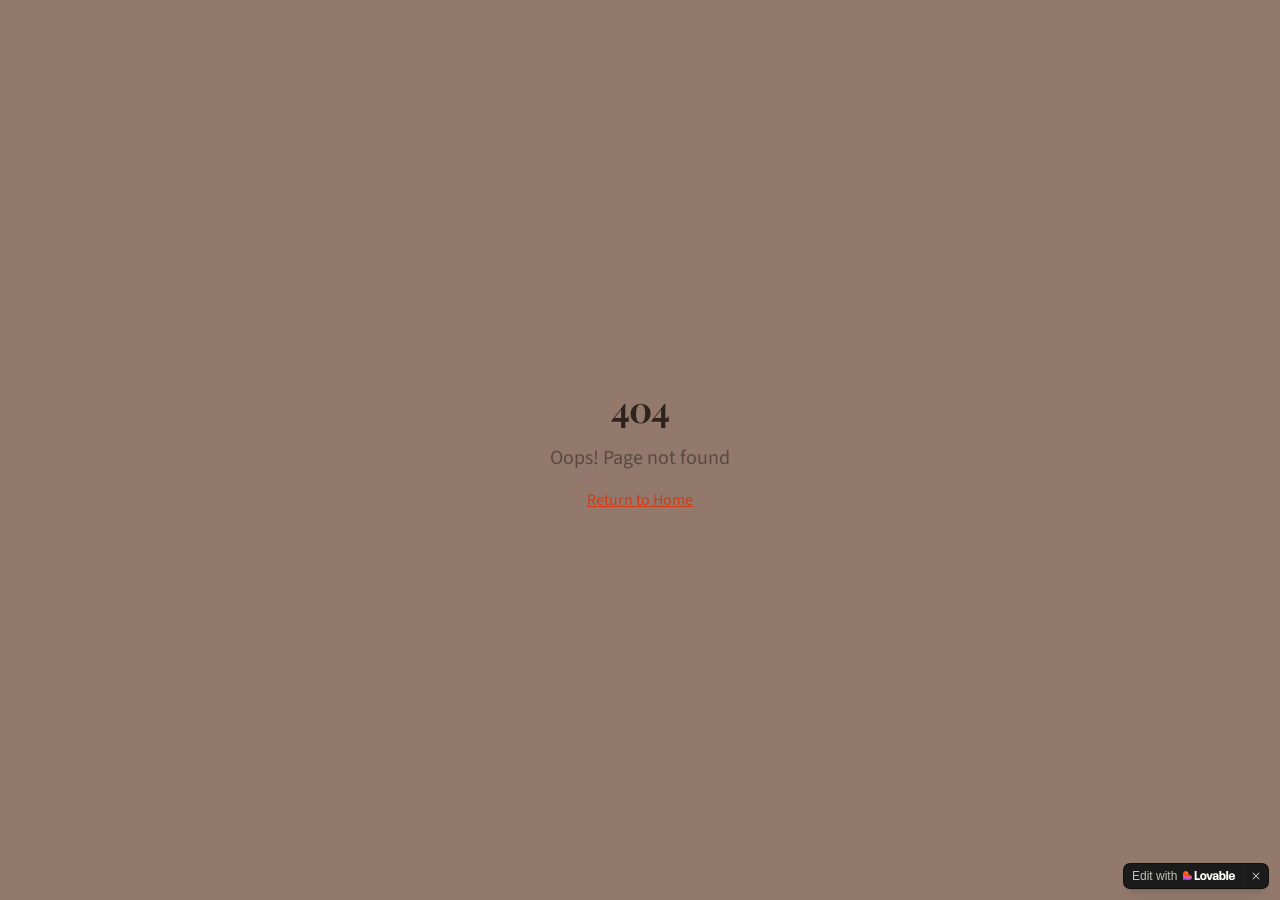
==== index.html @ 2bc4bd4f "Add files via upload" ====
<!doctype html>
<html lang="en">
  <head>
    <meta charset="UTF-8" />
    <meta name="viewport" content="width=device-width, initial-scale=1.0" />
    <title>Sky's Pies Pizza | NY Style Pizza in Daytona Beach</title>
    <meta name="description" content="Sky's Pies Pizza — Authentic New York style thin-crust pizza, subs, calzones, stromboli, pasta & more in Daytona Beach, FL. Order online for pickup or delivery." />
    <meta name="author" content="Sky's Pies Pizza" />
    <meta property="og:title" content="Sky's Pies Pizza | NY Style Pizza in Daytona Beach" />
    <meta property="og:description" content="Authentic New York style pizza, subs, calzones, stromboli & more in Daytona Beach, FL." />
    <meta property="og:type" content="website" />
    <meta property="og:image" content="https://pub-bb2e103a32db4e198524a2e9ed8f35b4.r2.dev/c1957918-7a22-48df-9d2b-1219388d3994/id-preview-fb7eb296--6ab3d251-b37f-457f-972b-001b1fa96524.lovable.app-1773266454879.png" />

    <meta name="twitter:card" content="summary_large_image" />
    <meta name="twitter:site" content="@Lovable" />
    <meta name="twitter:image" content="https://pub-bb2e103a32db4e198524a2e9ed8f35b4.r2.dev/c1957918-7a22-48df-9d2b-1219388d3994/id-preview-fb7eb296--6ab3d251-b37f-457f-972b-001b1fa96524.lovable.app-1773266454879.png" />
    <script type="module" crossorigin src="./assets/index-D8yJr7aW.js"></script>
    <link rel="stylesheet" crossorigin href="./assets/index-weT28TLJ.css">
  
<style>
	@font-face {
		font-family: 'CameraPlainVariable';
		src: url('https://cdn.gpteng.co/mcp-widgets/v1/fonts/CameraPlainVariable.woff2') format('woff2');
		font-weight: 100 900;
		font-style: normal;
		font-display: swap;
	}

	#lovable-badge {
		--badge-bg: #1b1b1b;
		--badge-text: #c5c1b9;
		--badge-text-hover: #dcdad5;
		--badge-radius: 6px;
		--badge-padding: 8px;
		--badge-gap: 6px;
		--badge-shadow: 
			0 0 0 1px rgba(0, 0, 0, 0.88),
			0 1px 0 0 rgba(0, 0, 0, 0.04),
			0 2px 2px -1px rgba(0, 0, 0, 0.08),
			0 4px 4px -2px rgba(0, 0, 0, 0.08),
			0 8px 8px -4px rgba(0, 0, 0, 0.08),
			0 16px 16px -8px rgba(0, 0, 0, 0.08);
		--badge-transition-duration: 0.2s;
		--badge-transition-easing: cubic-bezier(0.16, 1, 0.32, 1);
		--focus-color: #575ECF;
		--focus-offset: 2px;
		--focus-width: 2px;
		
		position: fixed;
		bottom: 12px;
		right: 12px;
		height: 24px;
		display: flex;
		align-items: center;
		z-index: 1000000;
		background-color: var(--badge-bg);
		color: var(--badge-text);
		border-radius: var(--badge-radius);
		box-shadow: var(--badge-shadow);
		font-size: 12px;
		font-family: CameraPlainVariable, "CameraPlainVariable Fallback", -apple-system, BlinkMacSystemFont, 'Segoe UI', Roboto, sans-serif;
		font-weight: 400 !important;
		text-transform: none !important;
		font-feature-settings: normal !important;
		transform: translateZ(0);
		will-change: transform, opacity;
	}

	#lovable-badge-cta {
		display: flex;
		align-items: center;
		gap: var(--badge-gap);
		padding: 0 var(--badge-padding);
		height: 100%;
		color: inherit;
		text-decoration: none;
		white-space: nowrap;
		border-radius: var(--badge-radius) 0 0 var(--badge-radius);
		transition: 
			background-color var(--badge-transition-duration) ease,
			color var(--badge-transition-duration) ease,
			transform 0.1s ease;
	}

	#lovable-badge-cta:hover {
		background: rgba(255, 255, 255, 0.04);
		color: var(--badge-text-hover);
	}

	#lovable-badge-cta:active {
		transform: scale(0.98);
	}

	#lovable-badge-cta:focus {
		outline: none;
	}

	#lovable-badge-cta:focus-visible {
		outline: var(--focus-width) solid var(--focus-color);
		outline-offset: var(--focus-offset);
		z-index: 1;
	}

	#lovable-badge-text {
		line-height: 1;
	}

	#lovable-badge-divider {
		width: 1px;
		height: 24px;
		background-color: rgba(255, 255, 255, 0.04);
		flex-shrink: 0;
	}

	#lovable-badge-close {
		width: 24px;
		height: 24px;
		min-width: 24px;
		min-height: 24px;
		cursor: pointer;
		background: none;
		border: none;
		padding: 0;
		display: flex;
		align-items: center;
		justify-content: center;
		border-radius: 0 var(--badge-radius) var(--badge-radius) 0;
		flex-shrink: 0;
		transition: 
			background-color var(--badge-transition-duration) ease,
			transform 0.1s ease;
	}

	#lovable-badge-close:hover {
		background: rgba(255, 255, 255, 0.04);
	}

	#lovable-badge-close:active {
		transform: scale(0.92);
	}

	#lovable-badge-close:focus {
		outline: none;
	}

	#lovable-badge-close:focus-visible {
		outline: var(--focus-width) solid var(--focus-color);
		outline-offset: calc(var(--focus-offset) * -1);
		z-index: 1;
	}

	#lovable-badge-close svg path {
		fill: var(--badge-text);
		transition: fill var(--badge-transition-duration) ease;
	}

	#lovable-badge-close:hover svg path {
		fill: var(--badge-text-hover);
	}

	@media (prefers-reduced-motion: reduce) {
		#lovable-badge-cta,
		#lovable-badge-close,
		#lovable-badge-close svg path {
			transition: none;
		}
		
		#lovable-badge-cta:active,
		#lovable-badge-close:active {
			transform: none;
		}
	}

	@media (prefers-contrast: high) {
		#lovable-badge {
			--badge-bg: #000;
			--badge-text: #fff;
			--badge-text-hover: #fff;
			border: 2px solid currentColor;
		}
		
		#lovable-badge-cta:focus-visible,
		#lovable-badge-close:focus-visible {
			outline-width: 3px;
		}
	}
</style>
</head>

  <body>
    <div id="root"></div>
  <script src="https://cdn.gpteng.co/lovable.js" type="module"></script>
<aside 
	id="lovable-badge" 
	role="complementary"
	dir="ltr"
	lang="en"
	aria-label="Edit with Lovable">
	<a 
		id="lovable-badge-cta" 
		target="_blank" 
		href="https://lovable.dev/projects/6ab3d251-b37f-457f-972b-001b1fa96524?utm_source=lovable-badge"
		rel="noopener"
		aria-label="Edit with Lovable">
		<span id="lovable-badge-text">Edit with</span>
		<svg xmlns="http://www.w3.org/2000/svg" width="52" height="16" fill="none" viewBox="0 0 52 16">
  <path fill="#FCFBF8" fill-rule="evenodd" d="M20.318 5.25c.643 0 1.206.14 1.69.418a2.81 2.81 0 0 1 1.118 1.191c.266.513.4 1.115.4 1.807s-.134 1.296-.4 1.812a2.81 2.81 0 0 1-1.118 1.193c-.484.278-1.047.418-1.69.418s-1.208-.14-1.695-.418a2.85 2.85 0 0 1-1.125-1.193c-.262-.516-.393-1.12-.393-1.812s.131-1.294.393-1.807a2.848 2.848 0 0 1 1.125-1.191c.487-.279 1.052-.418 1.695-.418Zm0 1.425c-.27 0-.504.076-.7.228-.193.147-.34.37-.443.67-.102.295-.153.66-.153 1.093 0 .435.05.801.153 1.1.102.3.25.524.443.676.196.147.43.22.7.22.27 0 .502-.073.694-.22.193-.152.341-.375.443-.67.103-.299.153-.667.153-1.106 0-.65-.112-1.145-.337-1.481a1.08 1.08 0 0 0-.953-.51ZM32.7 5.25c.61 0 1.127.1 1.549.3.422.197.74.48.953.849.217.368.325.809.325 1.32v2.704c0 .29.02.562.062.812.044.245.108.4.19.466V12h-1.935a5.895 5.895 0 0 1-.105-.684 7.745 7.745 0 0 1-.02-.228 2.293 2.293 0 0 1-.151.203c-.205.242-.47.437-.793.584-.32.143-.685.215-1.094.215-.406 0-.77-.08-1.094-.24a1.845 1.845 0 0 1-.756-.682 1.984 1.984 0 0 1-.27-1.045c0-.606.178-1.069.535-1.388.356-.324.87-.534 1.542-.633l1.125-.16c.225-.032.403-.074.534-.123a.622.622 0 0 0 .288-.196.549.549 0 0 0 .093-.327.65.65 0 0 0-.11-.367.702.702 0 0 0-.32-.27c-.14-.07-.31-.105-.51-.105-.32 0-.576.083-.768.251-.193.164-.298.39-.314.676h-1.923c.016-.434.147-.82.393-1.155.25-.34.596-.604 1.039-.792.442-.189.954-.283 1.535-.283Zm.99 3.498a.98.98 0 0 1-.215.14 2.49 2.49 0 0 1-.584.178l-.473.092c-.315.061-.553.156-.713.283-.155.127-.233.305-.233.534 0 .23.084.412.252.547.168.135.383.203.645.203s.494-.058.694-.173c.201-.118.355-.282.461-.49.11-.21.166-.448.166-.714v-.6Zm4.526-2.375c.065-.125.138-.243.221-.349.197-.25.437-.44.719-.571.282-.135.6-.203.952-.203.528 0 .988.138 1.377.412.389.275.688.67.896 1.186.21.512.314 1.12.314 1.824 0 .7-.107 1.309-.32 1.825-.213.512-.518.906-.915 1.18-.393.275-.854.412-1.383.412-.352 0-.667-.062-.946-.184a1.832 1.832 0 0 1-.7-.554 2.2 2.2 0 0 1-.234-.383V12h-1.843V3h1.862v3.373Zm1.284.296c-.274 0-.51.085-.707.253-.192.163-.338.397-.436.7a3.376 3.376 0 0 0-.148 1.05c0 .406.05.759.148 1.058.098.299.243.53.436.694.197.164.433.246.707.246.279 0 .512-.082.7-.246.193-.164.336-.395.43-.694.099-.3.148-.652.148-1.058 0-.405-.05-.757-.147-1.056-.095-.299-.238-.53-.43-.694a1.015 1.015 0 0 0-.7-.253Zm9.416-1.419c.602 0 1.136.131 1.604.393.466.262.829.643 1.086 1.143.263.5.394 1.097.394 1.794 0 .25-.002.449-.006.596H47.51c.018.288.071.538.164.75a1.3 1.3 0 0 0 .491.596c.214.13.465.196.757.196.319 0 .583-.082.792-.246.209-.167.34-.403.393-.706h1.862a2.48 2.48 0 0 1-.485 1.235 2.54 2.54 0 0 1-1.051.805c-.439.188-.949.283-1.53.283-.655 0-1.225-.125-1.708-.375a2.672 2.672 0 0 1-1.13-1.143c-.267-.508-.4-1.137-.4-1.887 0-.712.14-1.327.418-1.843a2.86 2.86 0 0 1 1.155-1.186c.491-.27 1.051-.405 1.678-.405Zm-.044 1.345c-.274 0-.516.068-.725.203a1.29 1.29 0 0 0-.479.59 2.045 2.045 0 0 0-.132.498h2.562a1.873 1.873 0 0 0-.138-.602 1.061 1.061 0 0 0-.418-.516 1.243 1.243 0 0 0-.67-.173Z" clip-rule="evenodd"/>
  <path fill="#FCFBF8" d="m26.605 9.995 1.342-4.566h1.924L27.628 12h-2.07l-2.33-6.57h1.98l1.397 4.565Zm-13.013.143h2.256c1.632 0 1.421 1.837 1.418 1.861h-5.603V3h1.93v7.138Zm31.516 1.861h-1.862V3h1.862v8.999Z"/>
  <path fill="url(#a)" fill-rule="evenodd" d="M2.7 3c1.492 0 2.7 1.192 2.7 2.663v1.012h.9c1.49 0 2.7 1.192 2.7 2.662S7.791 12 6.3 12H0V5.663C0 4.193 1.209 3 2.7 3Z" clip-rule="evenodd"/>
  <defs>
    <radialGradient id="a" cx="0" cy="0" r="1" gradientTransform="matrix(-1.54236 7.07838 -10.231 -2.15602 4.627 5.022)" gradientUnits="userSpaceOnUse">
      <stop offset=".106" stop-color="#FE7B02"/>
      <stop offset=".394" stop-color="#FE3F21"/>
      <stop offset=".608" stop-color="#F858BC"/>
      <stop offset=".929" stop-color="#575ECF"/>
    </radialGradient>
  </defs>
</svg>


	</a>
	
	<span id="lovable-badge-divider" aria-hidden="true"></span>
	
	<button 
		id="lovable-badge-close"
		aria-label="Dismiss"
		title="Dismiss"
		type="button">
		<svg xmlns="http://www.w3.org/2000/svg" width="16" height="16" fill="none" viewBox="0 0 16 16" aria-hidden="true">
			<path d="M10.646 4.646a.5.5 0 1 1 .707.708L8.707 8l2.646 2.646a.5.5 0 1 1-.707.707L8 8.707l-2.646 2.646a.5.5 0 1 1-.708-.707L7.293 8 4.646 5.354a.5.5 0 1 1 .708-.708L8 7.293l2.646-2.647Z"/>
		</svg>
	</button>
</aside>
<script>
	// Don't show the lovable-badge if the page is in an iframe or if it's being rendered by puppeteer (screenshot service)
	if (window.self !== window.top || navigator.userAgent.includes('puppeteer')) {
		// the page is in an iframe
		var badge = document.getElementById('lovable-badge');
		if (badge) {
			badge.style.display = 'none';
		}
	}

	// Add click event listener to close button with animation
	var closeButton = document.getElementById('lovable-badge-close');
	if (closeButton) {
		closeButton.addEventListener('click', function(event) {
			event.preventDefault();
			event.stopPropagation();
			var badge = document.getElementById('lovable-badge');
			if (badge) {
				badge.classList.add('closing');
				setTimeout(function() {
					if (badge) {
						badge.style.display = 'none';
					}
				}, 240);
			}
		});
	}
</script>
</body>
</html>
---- assets/index-weT28TLJ.css ----
@import"https://fonts.googleapis.com/css2?family=Playfair+Display:wght@400;700;900&family=Source+Sans+3:wght@300;400;600;700&display=swap";*,:before,:after{--tw-border-spacing-x: 0;--tw-border-spacing-y: 0;--tw-translate-x: 0;--tw-translate-y: 0;--tw-rotate: 0;--tw-skew-x: 0;--tw-skew-y: 0;--tw-scale-x: 1;--tw-scale-y: 1;--tw-pan-x: ;--tw-pan-y: ;--tw-pinch-zoom: ;--tw-scroll-snap-strictness: proximity;--tw-gradient-from-position: ;--tw-gradient-via-position: ;--tw-gradient-to-position: ;--tw-ordinal: ;--tw-slashed-zero: ;--tw-numeric-figure: ;--tw-numeric-spacing: ;--tw-numeric-fraction: ;--tw-ring-inset: ;--tw-ring-offset-width: 0px;--tw-ring-offset-color: #fff;--tw-ring-color: rgb(59 130 246 / .5);--tw-ring-offset-shadow: 0 0 #0000;--tw-ring-shadow: 0 0 #0000;--tw-shadow: 0 0 #0000;--tw-shadow-colored: 0 0 #0000;--tw-blur: ;--tw-brightness: ;--tw-contrast: ;--tw-grayscale: ;--tw-hue-rotate: ;--tw-invert: ;--tw-saturate: ;--tw-sepia: ;--tw-drop-shadow: ;--tw-backdrop-blur: ;--tw-backdrop-brightness: ;--tw-backdrop-contrast: ;--tw-backdrop-grayscale: ;--tw-backdrop-hue-rotate: ;--tw-backdrop-invert: ;--tw-backdrop-opacity: ;--tw-backdrop-saturate: ;--tw-backdrop-sepia: ;--tw-contain-size: ;--tw-contain-layout: ;--tw-contain-paint: ;--tw-contain-style: }::backdrop{--tw-border-spacing-x: 0;--tw-border-spacing-y: 0;--tw-translate-x: 0;--tw-translate-y: 0;--tw-rotate: 0;--tw-skew-x: 0;--tw-skew-y: 0;--tw-scale-x: 1;--tw-scale-y: 1;--tw-pan-x: ;--tw-pan-y: ;--tw-pinch-zoom: ;--tw-scroll-snap-strictness: proximity;--tw-gradient-from-position: ;--tw-gradient-via-position: ;--tw-gradient-to-position: ;--tw-ordinal: ;--tw-slashed-zero: ;--tw-numeric-figure: ;--tw-numeric-spacing: ;--tw-numeric-fraction: ;--tw-ring-inset: ;--tw-ring-offset-width: 0px;--tw-ring-offset-color: #fff;--tw-ring-color: rgb(59 130 246 / .5);--tw-ring-offset-shadow: 0 0 #0000;--tw-ring-shadow: 0 0 #0000;--tw-shadow: 0 0 #0000;--tw-shadow-colored: 0 0 #0000;--tw-blur: ;--tw-brightness: ;--tw-contrast: ;--tw-grayscale: ;--tw-hue-rotate: ;--tw-invert: ;--tw-saturate: ;--tw-sepia: ;--tw-drop-shadow: ;--tw-backdrop-blur: ;--tw-backdrop-brightness: ;--tw-backdrop-contrast: ;--tw-backdrop-grayscale: ;--tw-backdrop-hue-rotate: ;--tw-backdrop-invert: ;--tw-backdrop-opacity: ;--tw-backdrop-saturate: ;--tw-backdrop-sepia: ;--tw-contain-size: ;--tw-contain-layout: ;--tw-contain-paint: ;--tw-contain-style: }*,:before,:after{box-sizing:border-box;border-width:0;border-style:solid;border-color:#e5e7eb}:before,:after{--tw-content: ""}html,:host{line-height:1.5;-webkit-text-size-adjust:100%;-moz-tab-size:4;-o-tab-size:4;tab-size:4;font-family:ui-sans-serif,system-ui,sans-serif,"Apple Color Emoji","Segoe UI Emoji",Segoe UI Symbol,"Noto Color Emoji";font-feature-settings:normal;font-variation-settings:normal;-webkit-tap-highlight-color:transparent}body{margin:0;line-height:inherit}hr{height:0;color:inherit;border-top-width:1px}abbr:where([title]){-webkit-text-decoration:underline dotted;text-decoration:underline dotted}h1,h2,h3,h4,h5,h6{font-size:inherit;font-weight:inherit}a{color:inherit;text-decoration:inherit}b,strong{font-weight:bolder}code,kbd,samp,pre{font-family:ui-monospace,SFMono-Regular,Menlo,Monaco,Consolas,Liberation Mono,Courier New,monospace;font-feature-settings:normal;font-variation-settings:normal;font-size:1em}small{font-size:80%}sub,sup{font-size:75%;line-height:0;position:relative;vertical-align:baseline}sub{bottom:-.25em}sup{top:-.5em}table{text-indent:0;border-color:inherit;border-collapse:collapse}button,input,optgroup,select,textarea{font-family:inherit;font-feature-settings:inherit;font-variation-settings:inherit;font-size:100%;font-weight:inherit;line-height:inherit;letter-spacing:inherit;color:inherit;margin:0;padding:0}button,select{text-transform:none}button,input:where([type=button]),input:where([type=reset]),input:where([type=submit]){-webkit-appearance:button;background-color:transparent;background-image:none}:-moz-focusring{outline:auto}:-moz-ui-invalid{box-shadow:none}progress{vertical-align:baseline}::-webkit-inner-spin-button,::-webkit-outer-spin-button{height:auto}[type=search]{-webkit-appearance:textfield;outline-offset:-2px}::-webkit-search-decoration{-webkit-appearance:none}::-webkit-file-upload-button{-webkit-appearance:button;font:inherit}summary{display:list-item}blockquote,dl,dd,h1,h2,h3,h4,h5,h6,hr,figure,p,pre{margin:0}fieldset{margin:0;padding:0}legend{padding:0}ol,ul,menu{list-style:none;margin:0;padding:0}dialog{padding:0}textarea{resize:vertical}input::-moz-placeholder,textarea::-moz-placeholder{opacity:1;color:#9ca3af}input::placeholder,textarea::placeholder{opacity:1;color:#9ca3af}button,[role=button]{cursor:pointer}:disabled{cursor:default}img,svg,video,canvas,audio,iframe,embed,object{display:block;vertical-align:middle}img,video{max-width:100%;height:auto}[hidden]:where(:not([hidden=until-found])){display:none}:root{--background: 30 50% 98%;--foreground: 20 20% 15%;--card: 30 30% 95%;--card-foreground: 20 20% 15%;--popover: 30 50% 98%;--popover-foreground: 20 20% 15%;--primary: 12 80% 45%;--primary-foreground: 30 50% 98%;--secondary: 30 15% 92%;--secondary-foreground: 20 20% 15%;--muted: 20 15% 50%;--muted-foreground: 20 15% 30%;--accent: 130 40% 35%;--accent-foreground: 30 50% 98%;--destructive: 0 84.2% 60.2%;--destructive-foreground: 210 40% 98%;--border: 20 15% 85%;--input: 20 15% 85%;--ring: 12 80% 55%;--radius: .75rem;--sidebar-background: 0 0% 98%;--sidebar-foreground: 240 5.3% 26.1%;--sidebar-primary: 240 5.9% 10%;--sidebar-primary-foreground: 0 0% 98%;--sidebar-accent: 240 4.8% 95.9%;--sidebar-accent-foreground: 240 5.9% 10%;--sidebar-border: 220 13% 91%;--sidebar-ring: 217.2 91.2% 59.8%}*{border-color:hsl(var(--border))}body{background-color:hsl(var(--background));color:hsl(var(--foreground));font-family:"Source Sans 3",sans-serif;font-weight:400}h1,h2,h3,h4,h5,h6{font-family:Playfair Display,serif;font-weight:700;letter-spacing:-.02em}.sr-only{position:absolute;width:1px;height:1px;padding:0;margin:-1px;overflow:hidden;clip:rect(0,0,0,0);white-space:nowrap;border-width:0}.pointer-events-none{pointer-events:none}.pointer-events-auto{pointer-events:auto}.visible{visibility:visible}.invisible{visibility:hidden}.fixed{position:fixed}.absolute{position:absolute}.relative{position:relative}.inset-0{top:0;right:0;bottom:0;left:0}.inset-x-0{left:0;right:0}.inset-y-0{top:0;bottom:0}.-bottom-12{bottom:-3rem}.-left-12{left:-3rem}.-right-12{right:-3rem}.-top-12{top:-3rem}.bottom-0{bottom:0}.left-0{left:0}.left-1{left:.25rem}.left-1\/2{left:50%}.left-2{left:.5rem}.left-\[50\%\]{left:50%}.right-0{right:0}.right-1{right:.25rem}.right-2{right:.5rem}.right-3{right:.75rem}.right-4{right:1rem}.top-0{top:0}.top-1\.5{top:.375rem}.top-1\/2{top:50%}.top-2{top:.5rem}.top-3\.5{top:.875rem}.top-4{top:1rem}.top-\[1px\]{top:1px}.top-\[50\%\]{top:50%}.top-\[60\%\]{top:60%}.top-full{top:100%}.z-10{z-index:10}.z-20{z-index:20}.z-50{z-index:50}.z-\[100\]{z-index:100}.z-\[1\]{z-index:1}.-mx-1{margin-left:-.25rem;margin-right:-.25rem}.mx-2{margin-left:.5rem;margin-right:.5rem}.mx-3\.5{margin-left:.875rem;margin-right:.875rem}.mx-auto{margin-left:auto;margin-right:auto}.my-0\.5{margin-top:.125rem;margin-bottom:.125rem}.my-1{margin-top:.25rem;margin-bottom:.25rem}.-ml-4{margin-left:-1rem}.-mt-4{margin-top:-1rem}.mb-1{margin-bottom:.25rem}.mb-12{margin-bottom:3rem}.mb-16{margin-bottom:4rem}.mb-3{margin-bottom:.75rem}.mb-4{margin-bottom:1rem}.mb-6{margin-bottom:1.5rem}.mb-8{margin-bottom:2rem}.ml-1{margin-left:.25rem}.ml-auto{margin-left:auto}.mr-2{margin-right:.5rem}.mt-0\.5{margin-top:.125rem}.mt-1{margin-top:.25rem}.mt-1\.5{margin-top:.375rem}.mt-12{margin-top:3rem}.mt-2{margin-top:.5rem}.mt-24{margin-top:6rem}.mt-4{margin-top:1rem}.mt-6{margin-top:1.5rem}.mt-8{margin-top:2rem}.mt-auto{margin-top:auto}.block{display:block}.inline-block{display:inline-block}.flex{display:flex}.inline-flex{display:inline-flex}.table{display:table}.grid{display:grid}.hidden{display:none}.aspect-square{aspect-ratio:1 / 1}.aspect-video{aspect-ratio:16 / 9}.size-4{width:1rem;height:1rem}.h-1\.5{height:.375rem}.h-10{height:2.5rem}.h-11{height:2.75rem}.h-12{height:3rem}.h-16{height:4rem}.h-2{height:.5rem}.h-2\.5{height:.625rem}.h-3{height:.75rem}.h-3\.5{height:.875rem}.h-4{height:1rem}.h-5{height:1.25rem}.h-6{height:1.5rem}.h-7{height:1.75rem}.h-72{height:18rem}.h-8{height:2rem}.h-9{height:2.25rem}.h-\[1px\]{height:1px}.h-\[var\(--radix-navigation-menu-viewport-height\)\]{height:var(--radix-navigation-menu-viewport-height)}.h-\[var\(--radix-select-trigger-height\)\]{height:var(--radix-select-trigger-height)}.h-auto{height:auto}.h-full{height:100%}.h-px{height:1px}.h-svh{height:100svh}.max-h-96{max-height:24rem}.max-h-\[300px\]{max-height:300px}.max-h-\[600px\]{max-height:600px}.max-h-screen{max-height:100vh}.min-h-0{min-height:0px}.min-h-\[80px\]{min-height:80px}.min-h-\[80svh\]{min-height:80svh}.min-h-screen{min-height:100vh}.min-h-svh{min-height:100svh}.w-0{width:0px}.w-1{width:.25rem}.w-10{width:2.5rem}.w-11{width:2.75rem}.w-2{width:.5rem}.w-2\.5{width:.625rem}.w-3{width:.75rem}.w-3\.5{width:.875rem}.w-3\/4{width:75%}.w-4{width:1rem}.w-5{width:1.25rem}.w-6{width:1.5rem}.w-64{width:16rem}.w-7{width:1.75rem}.w-72{width:18rem}.w-8{width:2rem}.w-9{width:2.25rem}.w-\[--sidebar-width\]{width:var(--sidebar-width)}.w-\[100px\]{width:100px}.w-\[1px\]{width:1px}.w-auto{width:auto}.w-full{width:100%}.w-max{width:-moz-max-content;width:max-content}.w-px{width:1px}.min-w-0{min-width:0px}.min-w-5{min-width:1.25rem}.min-w-\[12rem\]{min-width:12rem}.min-w-\[8rem\]{min-width:8rem}.min-w-\[var\(--radix-select-trigger-width\)\]{min-width:var(--radix-select-trigger-width)}.max-w-3xl{max-width:48rem}.max-w-7xl{max-width:80rem}.max-w-\[--skeleton-width\]{max-width:var(--skeleton-width)}.max-w-\[40ch\]{max-width:40ch}.max-w-\[50ch\]{max-width:50ch}.max-w-\[55ch\]{max-width:55ch}.max-w-\[65ch\]{max-width:65ch}.max-w-lg{max-width:32rem}.max-w-max{max-width:-moz-max-content;max-width:max-content}.flex-1{flex:1 1 0%}.flex-shrink-0,.shrink-0{flex-shrink:0}.grow{flex-grow:1}.grow-0{flex-grow:0}.basis-full{flex-basis:100%}.caption-bottom{caption-side:bottom}.border-collapse{border-collapse:collapse}.-translate-x-1\/2{--tw-translate-x: -50%;transform:translate(var(--tw-translate-x),var(--tw-translate-y)) rotate(var(--tw-rotate)) skew(var(--tw-skew-x)) skewY(var(--tw-skew-y)) scaleX(var(--tw-scale-x)) scaleY(var(--tw-scale-y))}.-translate-x-px{--tw-translate-x: -1px;transform:translate(var(--tw-translate-x),var(--tw-translate-y)) rotate(var(--tw-rotate)) skew(var(--tw-skew-x)) skewY(var(--tw-skew-y)) scaleX(var(--tw-scale-x)) scaleY(var(--tw-scale-y))}.-translate-y-1\/2{--tw-translate-y: -50%;transform:translate(var(--tw-translate-x),var(--tw-translate-y)) rotate(var(--tw-rotate)) skew(var(--tw-skew-x)) skewY(var(--tw-skew-y)) scaleX(var(--tw-scale-x)) scaleY(var(--tw-scale-y))}.translate-x-\[-50\%\]{--tw-translate-x: -50%;transform:translate(var(--tw-translate-x),var(--tw-translate-y)) rotate(var(--tw-rotate)) skew(var(--tw-skew-x)) skewY(var(--tw-skew-y)) scaleX(var(--tw-scale-x)) scaleY(var(--tw-scale-y))}.translate-x-px{--tw-translate-x: 1px;transform:translate(var(--tw-translate-x),var(--tw-translate-y)) rotate(var(--tw-rotate)) skew(var(--tw-skew-x)) skewY(var(--tw-skew-y)) scaleX(var(--tw-scale-x)) scaleY(var(--tw-scale-y))}.translate-y-\[-50\%\]{--tw-translate-y: -50%;transform:translate(var(--tw-translate-x),var(--tw-translate-y)) rotate(var(--tw-rotate)) skew(var(--tw-skew-x)) skewY(var(--tw-skew-y)) scaleX(var(--tw-scale-x)) scaleY(var(--tw-scale-y))}.rotate-45{--tw-rotate: 45deg;transform:translate(var(--tw-translate-x),var(--tw-translate-y)) rotate(var(--tw-rotate)) skew(var(--tw-skew-x)) skewY(var(--tw-skew-y)) scaleX(var(--tw-scale-x)) scaleY(var(--tw-scale-y))}.rotate-90{--tw-rotate: 90deg;transform:translate(var(--tw-translate-x),var(--tw-translate-y)) rotate(var(--tw-rotate)) skew(var(--tw-skew-x)) skewY(var(--tw-skew-y)) scaleX(var(--tw-scale-x)) scaleY(var(--tw-scale-y))}.transform{transform:translate(var(--tw-translate-x),var(--tw-translate-y)) rotate(var(--tw-rotate)) skew(var(--tw-skew-x)) skewY(var(--tw-skew-y)) scaleX(var(--tw-scale-x)) scaleY(var(--tw-scale-y))}@keyframes pulse{50%{opacity:.5}}.animate-pulse{animation:pulse 2s cubic-bezier(.4,0,.6,1) infinite}.cursor-default{cursor:default}.cursor-pointer{cursor:pointer}.touch-none{touch-action:none}.select-none{-webkit-user-select:none;-moz-user-select:none;user-select:none}.list-none{list-style-type:none}.grid-cols-1{grid-template-columns:repeat(1,minmax(0,1fr))}.flex-row{flex-direction:row}.flex-col{flex-direction:column}.flex-col-reverse{flex-direction:column-reverse}.flex-wrap{flex-wrap:wrap}.items-start{align-items:flex-start}.items-end{align-items:flex-end}.items-center{align-items:center}.items-stretch{align-items:stretch}.justify-center{justify-content:center}.justify-between{justify-content:space-between}.gap-1{gap:.25rem}.gap-1\.5{gap:.375rem}.gap-12{gap:3rem}.gap-2{gap:.5rem}.gap-3{gap:.75rem}.gap-4{gap:1rem}.gap-6{gap:1.5rem}.gap-8{gap:2rem}.space-x-1>:not([hidden])~:not([hidden]){--tw-space-x-reverse: 0;margin-right:calc(.25rem * var(--tw-space-x-reverse));margin-left:calc(.25rem * calc(1 - var(--tw-space-x-reverse)))}.space-x-4>:not([hidden])~:not([hidden]){--tw-space-x-reverse: 0;margin-right:calc(1rem * var(--tw-space-x-reverse));margin-left:calc(1rem * calc(1 - var(--tw-space-x-reverse)))}.space-y-1>:not([hidden])~:not([hidden]){--tw-space-y-reverse: 0;margin-top:calc(.25rem * calc(1 - var(--tw-space-y-reverse)));margin-bottom:calc(.25rem * var(--tw-space-y-reverse))}.space-y-1\.5>:not([hidden])~:not([hidden]){--tw-space-y-reverse: 0;margin-top:calc(.375rem * calc(1 - var(--tw-space-y-reverse)));margin-bottom:calc(.375rem * var(--tw-space-y-reverse))}.space-y-2>:not([hidden])~:not([hidden]){--tw-space-y-reverse: 0;margin-top:calc(.5rem * calc(1 - var(--tw-space-y-reverse)));margin-bottom:calc(.5rem * var(--tw-space-y-reverse))}.space-y-3>:not([hidden])~:not([hidden]){--tw-space-y-reverse: 0;margin-top:calc(.75rem * calc(1 - var(--tw-space-y-reverse)));margin-bottom:calc(.75rem * var(--tw-space-y-reverse))}.space-y-4>:not([hidden])~:not([hidden]){--tw-space-y-reverse: 0;margin-top:calc(1rem * calc(1 - var(--tw-space-y-reverse)));margin-bottom:calc(1rem * var(--tw-space-y-reverse))}.space-y-5>:not([hidden])~:not([hidden]){--tw-space-y-reverse: 0;margin-top:calc(1.25rem * calc(1 - var(--tw-space-y-reverse)));margin-bottom:calc(1.25rem * var(--tw-space-y-reverse))}.overflow-auto{overflow:auto}.overflow-hidden{overflow:hidden}.overflow-y-auto{overflow-y:auto}.overflow-x-hidden{overflow-x:hidden}.whitespace-nowrap{white-space:nowrap}.text-balance{text-wrap:balance}.break-words{overflow-wrap:break-word}.rounded-2xl{border-radius:1rem}.rounded-\[2px\]{border-radius:2px}.rounded-\[inherit\]{border-radius:inherit}.rounded-full{border-radius:9999px}.rounded-lg{border-radius:var(--radius)}.rounded-md{border-radius:calc(var(--radius) - 2px)}.rounded-sm{border-radius:calc(var(--radius) - 4px)}.rounded-xl{border-radius:.75rem}.rounded-t-\[10px\]{border-top-left-radius:10px;border-top-right-radius:10px}.rounded-tl-sm{border-top-left-radius:calc(var(--radius) - 4px)}.border{border-width:1px}.border-2{border-width:2px}.border-\[1\.5px\]{border-width:1.5px}.border-y{border-top-width:1px;border-bottom-width:1px}.border-b{border-bottom-width:1px}.border-l{border-left-width:1px}.border-r{border-right-width:1px}.border-t{border-top-width:1px}.border-dashed{border-style:dashed}.border-\[--color-border\]{border-color:var(--color-border)}.border-border{border-color:hsl(var(--border))}.border-border\/50{border-color:hsl(var(--border) / .5)}.border-destructive{border-color:hsl(var(--destructive))}.border-destructive\/50{border-color:hsl(var(--destructive) / .5)}.border-input{border-color:hsl(var(--input))}.border-primary{border-color:hsl(var(--primary))}.border-primary-foreground\/10{border-color:hsl(var(--primary-foreground) / .1)}.border-sidebar-border{border-color:hsl(var(--sidebar-border))}.border-transparent{border-color:transparent}.border-l-transparent{border-left-color:transparent}.border-t-transparent{border-top-color:transparent}.bg-\[--color-bg\]{background-color:var(--color-bg)}.bg-accent{background-color:hsl(var(--accent))}.bg-background{background-color:hsl(var(--background))}.bg-background\/95{background-color:hsl(var(--background) / .95)}.bg-black\/80{background-color:#000c}.bg-border{background-color:hsl(var(--border))}.bg-card{background-color:hsl(var(--card))}.bg-destructive{background-color:hsl(var(--destructive))}.bg-foreground{background-color:hsl(var(--foreground))}.bg-muted{background-color:hsl(var(--muted))}.bg-muted\/50{background-color:hsl(var(--muted) / .5)}.bg-popover{background-color:hsl(var(--popover))}.bg-primary{background-color:hsl(var(--primary))}.bg-secondary{background-color:hsl(var(--secondary))}.bg-sidebar{background-color:hsl(var(--sidebar-background))}.bg-sidebar-border{background-color:hsl(var(--sidebar-border))}.bg-transparent{background-color:transparent}.bg-gradient-to-t{background-image:linear-gradient(to top,var(--tw-gradient-stops))}.from-foreground\/60{--tw-gradient-from: hsl(var(--foreground) / .6) var(--tw-gradient-from-position);--tw-gradient-to: hsl(var(--foreground) / 0) var(--tw-gradient-to-position);--tw-gradient-stops: var(--tw-gradient-from), var(--tw-gradient-to)}.to-transparent{--tw-gradient-to: transparent var(--tw-gradient-to-position)}.fill-current{fill:currentColor}.fill-primary{fill:hsl(var(--primary))}.object-cover{-o-object-fit:cover;object-fit:cover}.p-0{padding:0}.p-1{padding:.25rem}.p-10{padding:2.5rem}.p-2{padding:.5rem}.p-3{padding:.75rem}.p-4{padding:1rem}.p-5{padding:1.25rem}.p-6{padding:1.5rem}.p-8{padding:2rem}.p-\[1px\]{padding:1px}.px-1{padding-left:.25rem;padding-right:.25rem}.px-2{padding-left:.5rem;padding-right:.5rem}.px-2\.5{padding-left:.625rem;padding-right:.625rem}.px-3{padding-left:.75rem;padding-right:.75rem}.px-4{padding-left:1rem;padding-right:1rem}.px-5{padding-left:1.25rem;padding-right:1.25rem}.px-6{padding-left:1.5rem;padding-right:1.5rem}.px-8{padding-left:2rem;padding-right:2rem}.py-0\.5{padding-top:.125rem;padding-bottom:.125rem}.py-1{padding-top:.25rem;padding-bottom:.25rem}.py-1\.5{padding-top:.375rem;padding-bottom:.375rem}.py-12{padding-top:3rem;padding-bottom:3rem}.py-16{padding-top:4rem;padding-bottom:4rem}.py-2{padding-top:.5rem;padding-bottom:.5rem}.py-24{padding-top:6rem;padding-bottom:6rem}.py-3{padding-top:.75rem;padding-bottom:.75rem}.py-4{padding-top:1rem;padding-bottom:1rem}.py-6{padding-top:1.5rem;padding-bottom:1.5rem}.pb-3{padding-bottom:.75rem}.pb-4{padding-bottom:1rem}.pb-6{padding-bottom:1.5rem}.pl-2\.5{padding-left:.625rem}.pl-4{padding-left:1rem}.pl-8{padding-left:2rem}.pr-2{padding-right:.5rem}.pr-2\.5{padding-right:.625rem}.pr-8{padding-right:2rem}.pt-0{padding-top:0}.pt-1{padding-top:.25rem}.pt-16{padding-top:4rem}.pt-2{padding-top:.5rem}.pt-3{padding-top:.75rem}.pt-4{padding-top:1rem}.pt-8{padding-top:2rem}.text-left{text-align:left}.text-center{text-align:center}.align-middle{vertical-align:middle}.font-mono{font-family:ui-monospace,SFMono-Regular,Menlo,Monaco,Consolas,Liberation Mono,Courier New,monospace}.text-2xl{font-size:1.5rem;line-height:2rem}.text-3xl{font-size:1.875rem;line-height:2.25rem}.text-4xl{font-size:2.25rem;line-height:2.5rem}.text-\[0\.8rem\]{font-size:.8rem}.text-base{font-size:1rem;line-height:1.5rem}.text-lg{font-size:1.125rem;line-height:1.75rem}.text-sm{font-size:.875rem;line-height:1.25rem}.text-xl{font-size:1.25rem;line-height:1.75rem}.text-xs{font-size:.75rem;line-height:1rem}.font-bold{font-weight:700}.font-medium{font-weight:500}.font-normal{font-weight:400}.font-semibold{font-weight:600}.tabular-nums{--tw-numeric-spacing: tabular-nums;font-variant-numeric:var(--tw-ordinal) var(--tw-slashed-zero) var(--tw-numeric-figure) var(--tw-numeric-spacing) var(--tw-numeric-fraction)}.leading-\[1\.1\]{line-height:1.1}.leading-none{line-height:1}.leading-relaxed{line-height:1.625}.tracking-tight{letter-spacing:-.025em}.tracking-widest{letter-spacing:.1em}.text-accent{color:hsl(var(--accent))}.text-accent-foreground{color:hsl(var(--accent-foreground))}.text-card-foreground{color:hsl(var(--card-foreground))}.text-current{color:currentColor}.text-destructive{color:hsl(var(--destructive))}.text-destructive-foreground{color:hsl(var(--destructive-foreground))}.text-foreground{color:hsl(var(--foreground))}.text-foreground\/50{color:hsl(var(--foreground) / .5)}.text-muted{color:hsl(var(--muted))}.text-muted-foreground{color:hsl(var(--muted-foreground))}.text-popover-foreground{color:hsl(var(--popover-foreground))}.text-primary{color:hsl(var(--primary))}.text-primary-foreground{color:hsl(var(--primary-foreground))}.text-primary-foreground\/40{color:hsl(var(--primary-foreground) / .4)}.text-primary-foreground\/50{color:hsl(var(--primary-foreground) / .5)}.text-primary-foreground\/60{color:hsl(var(--primary-foreground) / .6)}.text-primary-foreground\/70{color:hsl(var(--primary-foreground) / .7)}.text-primary-foreground\/80{color:hsl(var(--primary-foreground) / .8)}.text-secondary-foreground{color:hsl(var(--secondary-foreground))}.text-sidebar-foreground{color:hsl(var(--sidebar-foreground))}.text-sidebar-foreground\/70{color:hsl(var(--sidebar-foreground) / .7)}.underline{text-decoration-line:underline}.underline-offset-4{text-underline-offset:4px}.opacity-0{opacity:0}.opacity-50{opacity:.5}.opacity-60{opacity:.6}.opacity-70{opacity:.7}.opacity-90{opacity:.9}.shadow-\[0_0_0_1px_hsl\(var\(--sidebar-border\)\)\]{--tw-shadow: 0 0 0 1px hsl(var(--sidebar-border));--tw-shadow-colored: 0 0 0 1px var(--tw-shadow-color);box-shadow:var(--tw-ring-offset-shadow, 0 0 #0000),var(--tw-ring-shadow, 0 0 #0000),var(--tw-shadow)}.shadow-\[0_0_0_1px_rgba\(0\,0\,0\,\.05\)\,0_1px_2px_0_rgba\(0\,0\,0\,\.05\)\]{--tw-shadow: 0 0 0 1px rgba(0,0,0,.05),0 1px 2px 0 rgba(0,0,0,.05);--tw-shadow-colored: 0 0 0 1px var(--tw-shadow-color), 0 1px 2px 0 var(--tw-shadow-color);box-shadow:var(--tw-ring-offset-shadow, 0 0 #0000),var(--tw-ring-shadow, 0 0 #0000),var(--tw-shadow)}.shadow-lg{--tw-shadow: 0 10px 15px -3px rgb(0 0 0 / .1), 0 4px 6px -4px rgb(0 0 0 / .1);--tw-shadow-colored: 0 10px 15px -3px var(--tw-shadow-color), 0 4px 6px -4px var(--tw-shadow-color);box-shadow:var(--tw-ring-offset-shadow, 0 0 #0000),var(--tw-ring-shadow, 0 0 #0000),var(--tw-shadow)}.shadow-md{--tw-shadow: 0 4px 6px -1px rgb(0 0 0 / .1), 0 2px 4px -2px rgb(0 0 0 / .1);--tw-shadow-colored: 0 4px 6px -1px var(--tw-shadow-color), 0 2px 4px -2px var(--tw-shadow-color);box-shadow:var(--tw-ring-offset-shadow, 0 0 #0000),var(--tw-ring-shadow, 0 0 #0000),var(--tw-shadow)}.shadow-none{--tw-shadow: 0 0 #0000;--tw-shadow-colored: 0 0 #0000;box-shadow:var(--tw-ring-offset-shadow, 0 0 #0000),var(--tw-ring-shadow, 0 0 #0000),var(--tw-shadow)}.shadow-sm{--tw-shadow: 0 1px 2px 0 rgb(0 0 0 / .05);--tw-shadow-colored: 0 1px 2px 0 var(--tw-shadow-color);box-shadow:var(--tw-ring-offset-shadow, 0 0 #0000),var(--tw-ring-shadow, 0 0 #0000),var(--tw-shadow)}.shadow-xl{--tw-shadow: 0 20px 25px -5px rgb(0 0 0 / .1), 0 8px 10px -6px rgb(0 0 0 / .1);--tw-shadow-colored: 0 20px 25px -5px var(--tw-shadow-color), 0 8px 10px -6px var(--tw-shadow-color);box-shadow:var(--tw-ring-offset-shadow, 0 0 #0000),var(--tw-ring-shadow, 0 0 #0000),var(--tw-shadow)}.outline-none{outline:2px solid transparent;outline-offset:2px}.outline{outline-style:solid}.ring-0{--tw-ring-offset-shadow: var(--tw-ring-inset) 0 0 0 var(--tw-ring-offset-width) var(--tw-ring-offset-color);--tw-ring-shadow: var(--tw-ring-inset) 0 0 0 calc(0px + var(--tw-ring-offset-width)) var(--tw-ring-color);box-shadow:var(--tw-ring-offset-shadow),var(--tw-ring-shadow),var(--tw-shadow, 0 0 #0000)}.ring-2{--tw-ring-offset-shadow: var(--tw-ring-inset) 0 0 0 var(--tw-ring-offset-width) var(--tw-ring-offset-color);--tw-ring-shadow: var(--tw-ring-inset) 0 0 0 calc(2px + var(--tw-ring-offset-width)) var(--tw-ring-color);box-shadow:var(--tw-ring-offset-shadow),var(--tw-ring-shadow),var(--tw-shadow, 0 0 #0000)}.ring-ring{--tw-ring-color: hsl(var(--ring))}.ring-sidebar-ring{--tw-ring-color: hsl(var(--sidebar-ring))}.ring-offset-background{--tw-ring-offset-color: hsl(var(--background))}.filter{filter:var(--tw-blur) var(--tw-brightness) var(--tw-contrast) var(--tw-grayscale) var(--tw-hue-rotate) var(--tw-invert) var(--tw-saturate) var(--tw-sepia) var(--tw-drop-shadow)}.backdrop-blur-sm{--tw-backdrop-blur: blur(4px);-webkit-backdrop-filter:var(--tw-backdrop-blur) var(--tw-backdrop-brightness) var(--tw-backdrop-contrast) var(--tw-backdrop-grayscale) var(--tw-backdrop-hue-rotate) var(--tw-backdrop-invert) var(--tw-backdrop-opacity) var(--tw-backdrop-saturate) var(--tw-backdrop-sepia);backdrop-filter:var(--tw-backdrop-blur) var(--tw-backdrop-brightness) var(--tw-backdrop-contrast) var(--tw-backdrop-grayscale) var(--tw-backdrop-hue-rotate) var(--tw-backdrop-invert) var(--tw-backdrop-opacity) var(--tw-backdrop-saturate) var(--tw-backdrop-sepia)}.transition{transition-property:color,background-color,border-color,text-decoration-color,fill,stroke,opacity,box-shadow,transform,filter,-webkit-backdrop-filter;transition-property:color,background-color,border-color,text-decoration-color,fill,stroke,opacity,box-shadow,transform,filter,backdrop-filter;transition-property:color,background-color,border-color,text-decoration-color,fill,stroke,opacity,box-shadow,transform,filter,backdrop-filter,-webkit-backdrop-filter;transition-timing-function:cubic-bezier(.4,0,.2,1);transition-duration:.15s}.transition-\[left\,right\,width\]{transition-property:left,right,width;transition-timing-function:cubic-bezier(.4,0,.2,1);transition-duration:.15s}.transition-\[margin\,opa\]{transition-property:margin,opa;transition-timing-function:cubic-bezier(.4,0,.2,1);transition-duration:.15s}.transition-\[width\,height\,padding\]{transition-property:width,height,padding;transition-timing-function:cubic-bezier(.4,0,.2,1);transition-duration:.15s}.transition-\[width\]{transition-property:width;transition-timing-function:cubic-bezier(.4,0,.2,1);transition-duration:.15s}.transition-all{transition-property:all;transition-timing-function:cubic-bezier(.4,0,.2,1);transition-duration:.15s}.transition-colors{transition-property:color,background-color,border-color,text-decoration-color,fill,stroke;transition-timing-function:cubic-bezier(.4,0,.2,1);transition-duration:.15s}.transition-opacity{transition-property:opacity;transition-timing-function:cubic-bezier(.4,0,.2,1);transition-duration:.15s}.transition-transform{transition-property:transform;transition-timing-function:cubic-bezier(.4,0,.2,1);transition-duration:.15s}.duration-1000{transition-duration:1s}.duration-200{transition-duration:.2s}.duration-500{transition-duration:.5s}.ease-in-out{transition-timing-function:cubic-bezier(.4,0,.2,1)}.ease-linear{transition-timing-function:linear}@keyframes enter{0%{opacity:var(--tw-enter-opacity, 1);transform:translate3d(var(--tw-enter-translate-x, 0),var(--tw-enter-translate-y, 0),0) scale3d(var(--tw-enter-scale, 1),var(--tw-enter-scale, 1),var(--tw-enter-scale, 1)) rotate(var(--tw-enter-rotate, 0))}}@keyframes exit{to{opacity:var(--tw-exit-opacity, 1);transform:translate3d(var(--tw-exit-translate-x, 0),var(--tw-exit-translate-y, 0),0) scale3d(var(--tw-exit-scale, 1),var(--tw-exit-scale, 1),var(--tw-exit-scale, 1)) rotate(var(--tw-exit-rotate, 0))}}.animate-in{animation-name:enter;animation-duration:.15s;--tw-enter-opacity: initial;--tw-enter-scale: initial;--tw-enter-rotate: initial;--tw-enter-translate-x: initial;--tw-enter-translate-y: initial}.fade-in-0{--tw-enter-opacity: 0}.fade-in-80{--tw-enter-opacity: .8}.zoom-in-95{--tw-enter-scale: .95}.duration-1000{animation-duration:1s}.duration-200{animation-duration:.2s}.duration-500{animation-duration:.5s}.ease-in-out{animation-timing-function:cubic-bezier(.4,0,.2,1)}.ease-linear{animation-timing-function:linear}.font-display{font-family:Playfair Display,serif}.font-body{font-family:"Source Sans 3",sans-serif}.label-caps{font-family:"Source Sans 3",sans-serif;font-weight:600;letter-spacing:.08em;font-size:.875rem;text-transform:uppercase}.file\:border-0::file-selector-button{border-width:0px}.file\:bg-transparent::file-selector-button{background-color:transparent}.file\:text-sm::file-selector-button{font-size:.875rem;line-height:1.25rem}.file\:font-medium::file-selector-button{font-weight:500}.file\:text-foreground::file-selector-button{color:hsl(var(--foreground))}.placeholder\:text-muted-foreground::-moz-placeholder{color:hsl(var(--muted-foreground))}.placeholder\:text-muted-foreground::placeholder{color:hsl(var(--muted-foreground))}.after\:absolute:after{content:var(--tw-content);position:absolute}.after\:-inset-2:after{content:var(--tw-content);top:-.5rem;right:-.5rem;bottom:-.5rem;left:-.5rem}.after\:inset-y-0:after{content:var(--tw-content);top:0;bottom:0}.after\:left-1\/2:after{content:var(--tw-content);left:50%}.after\:w-1:after{content:var(--tw-content);width:.25rem}.after\:w-\[2px\]:after{content:var(--tw-content);width:2px}.after\:-translate-x-1\/2:after{content:var(--tw-content);--tw-translate-x: -50%;transform:translate(var(--tw-translate-x),var(--tw-translate-y)) rotate(var(--tw-rotate)) skew(var(--tw-skew-x)) skewY(var(--tw-skew-y)) scaleX(var(--tw-scale-x)) scaleY(var(--tw-scale-y))}.first\:rounded-l-md:first-child{border-top-left-radius:calc(var(--radius) - 2px);border-bottom-left-radius:calc(var(--radius) - 2px)}.first\:border-l:first-child{border-left-width:1px}.last\:rounded-r-md:last-child{border-top-right-radius:calc(var(--radius) - 2px);border-bottom-right-radius:calc(var(--radius) - 2px)}.focus-within\:relative:focus-within{position:relative}.focus-within\:z-20:focus-within{z-index:20}.hover\:bg-accent:hover{background-color:hsl(var(--accent))}.hover\:bg-destructive\/80:hover{background-color:hsl(var(--destructive) / .8)}.hover\:bg-destructive\/90:hover{background-color:hsl(var(--destructive) / .9)}.hover\:bg-muted:hover{background-color:hsl(var(--muted))}.hover\:bg-muted\/50:hover{background-color:hsl(var(--muted) / .5)}.hover\:bg-primary:hover{background-color:hsl(var(--primary))}.hover\:bg-primary\/80:hover{background-color:hsl(var(--primary) / .8)}.hover\:bg-primary\/90:hover{background-color:hsl(var(--primary) / .9)}.hover\:bg-secondary:hover{background-color:hsl(var(--secondary))}.hover\:bg-secondary\/80:hover{background-color:hsl(var(--secondary) / .8)}.hover\:bg-sidebar-accent:hover{background-color:hsl(var(--sidebar-accent))}.hover\:text-accent-foreground:hover{color:hsl(var(--accent-foreground))}.hover\:text-foreground:hover{color:hsl(var(--foreground))}.hover\:text-muted-foreground:hover{color:hsl(var(--muted-foreground))}.hover\:text-primary:hover{color:hsl(var(--primary))}.hover\:text-primary-foreground:hover{color:hsl(var(--primary-foreground))}.hover\:text-primary\/90:hover{color:hsl(var(--primary) / .9)}.hover\:text-sidebar-accent-foreground:hover{color:hsl(var(--sidebar-accent-foreground))}.hover\:underline:hover{text-decoration-line:underline}.hover\:opacity-100:hover{opacity:1}.hover\:shadow-\[0_0_0_1px_hsl\(var\(--sidebar-accent\)\)\]:hover{--tw-shadow: 0 0 0 1px hsl(var(--sidebar-accent));--tw-shadow-colored: 0 0 0 1px var(--tw-shadow-color);box-shadow:var(--tw-ring-offset-shadow, 0 0 #0000),var(--tw-ring-shadow, 0 0 #0000),var(--tw-shadow)}.hover\:shadow-\[0_0_0_1px_rgba\(0\,0\,0\,\.05\)\,0_2px_4px_0_rgba\(0\,0\,0\,\.08\)\]:hover{--tw-shadow: 0 0 0 1px rgba(0,0,0,.05),0 2px 4px 0 rgba(0,0,0,.08);--tw-shadow-colored: 0 0 0 1px var(--tw-shadow-color), 0 2px 4px 0 var(--tw-shadow-color);box-shadow:var(--tw-ring-offset-shadow, 0 0 #0000),var(--tw-ring-shadow, 0 0 #0000),var(--tw-shadow)}.hover\:after\:bg-sidebar-border:hover:after{content:var(--tw-content);background-color:hsl(var(--sidebar-border))}.focus\:bg-accent:focus{background-color:hsl(var(--accent))}.focus\:bg-primary:focus{background-color:hsl(var(--primary))}.focus\:text-accent-foreground:focus{color:hsl(var(--accent-foreground))}.focus\:text-primary-foreground:focus{color:hsl(var(--primary-foreground))}.focus\:opacity-100:focus{opacity:1}.focus\:outline-none:focus{outline:2px solid transparent;outline-offset:2px}.focus\:ring-2:focus{--tw-ring-offset-shadow: var(--tw-ring-inset) 0 0 0 var(--tw-ring-offset-width) var(--tw-ring-offset-color);--tw-ring-shadow: var(--tw-ring-inset) 0 0 0 calc(2px + var(--tw-ring-offset-width)) var(--tw-ring-color);box-shadow:var(--tw-ring-offset-shadow),var(--tw-ring-shadow),var(--tw-shadow, 0 0 #0000)}.focus\:ring-ring:focus{--tw-ring-color: hsl(var(--ring))}.focus\:ring-offset-2:focus{--tw-ring-offset-width: 2px}.focus-visible\:outline-none:focus-visible{outline:2px solid transparent;outline-offset:2px}.focus-visible\:ring-1:focus-visible{--tw-ring-offset-shadow: var(--tw-ring-inset) 0 0 0 var(--tw-ring-offset-width) var(--tw-ring-offset-color);--tw-ring-shadow: var(--tw-ring-inset) 0 0 0 calc(1px + var(--tw-ring-offset-width)) var(--tw-ring-color);box-shadow:var(--tw-ring-offset-shadow),var(--tw-ring-shadow),var(--tw-shadow, 0 0 #0000)}.focus-visible\:ring-2:focus-visible{--tw-ring-offset-shadow: var(--tw-ring-inset) 0 0 0 var(--tw-ring-offset-width) var(--tw-ring-offset-color);--tw-ring-shadow: var(--tw-ring-inset) 0 0 0 calc(2px + var(--tw-ring-offset-width)) var(--tw-ring-color);box-shadow:var(--tw-ring-offset-shadow),var(--tw-ring-shadow),var(--tw-shadow, 0 0 #0000)}.focus-visible\:ring-ring:focus-visible{--tw-ring-color: hsl(var(--ring))}.focus-visible\:ring-sidebar-ring:focus-visible{--tw-ring-color: hsl(var(--sidebar-ring))}.focus-visible\:ring-offset-1:focus-visible{--tw-ring-offset-width: 1px}.focus-visible\:ring-offset-2:focus-visible{--tw-ring-offset-width: 2px}.focus-visible\:ring-offset-background:focus-visible{--tw-ring-offset-color: hsl(var(--background))}.active\:scale-\[0\.98\]:active{--tw-scale-x: .98;--tw-scale-y: .98;transform:translate(var(--tw-translate-x),var(--tw-translate-y)) rotate(var(--tw-rotate)) skew(var(--tw-skew-x)) skewY(var(--tw-skew-y)) scaleX(var(--tw-scale-x)) scaleY(var(--tw-scale-y))}.active\:bg-sidebar-accent:active{background-color:hsl(var(--sidebar-accent))}.active\:text-sidebar-accent-foreground:active{color:hsl(var(--sidebar-accent-foreground))}.disabled\:pointer-events-none:disabled{pointer-events:none}.disabled\:cursor-not-allowed:disabled{cursor:not-allowed}.disabled\:opacity-50:disabled{opacity:.5}.group\/menu-item:focus-within .group-focus-within\/menu-item\:opacity-100{opacity:1}.group:hover .group-hover\:scale-105{--tw-scale-x: 1.05;--tw-scale-y: 1.05;transform:translate(var(--tw-translate-x),var(--tw-translate-y)) rotate(var(--tw-rotate)) skew(var(--tw-skew-x)) skewY(var(--tw-skew-y)) scaleX(var(--tw-scale-x)) scaleY(var(--tw-scale-y))}.group\/menu-item:hover .group-hover\/menu-item\:opacity-100,.group:hover .group-hover\:opacity-100{opacity:1}.group.destructive .group-\[\.destructive\]\:border-muted\/40{border-color:hsl(var(--muted) / .4)}.group.toaster .group-\[\.toaster\]\:border-border{border-color:hsl(var(--border))}.group.toast .group-\[\.toast\]\:bg-muted{background-color:hsl(var(--muted))}.group.toast .group-\[\.toast\]\:bg-primary{background-color:hsl(var(--primary))}.group.toaster .group-\[\.toaster\]\:bg-background{background-color:hsl(var(--background))}.group.destructive .group-\[\.destructive\]\:text-red-300{--tw-text-opacity: 1;color:rgb(252 165 165 / var(--tw-text-opacity, 1))}.group.toast .group-\[\.toast\]\:text-muted-foreground{color:hsl(var(--muted-foreground))}.group.toast .group-\[\.toast\]\:text-primary-foreground{color:hsl(var(--primary-foreground))}.group.toaster .group-\[\.toaster\]\:text-foreground{color:hsl(var(--foreground))}.group.toaster .group-\[\.toaster\]\:shadow-lg{--tw-shadow: 0 10px 15px -3px rgb(0 0 0 / .1), 0 4px 6px -4px rgb(0 0 0 / .1);--tw-shadow-colored: 0 10px 15px -3px var(--tw-shadow-color), 0 4px 6px -4px var(--tw-shadow-color);box-shadow:var(--tw-ring-offset-shadow, 0 0 #0000),var(--tw-ring-shadow, 0 0 #0000),var(--tw-shadow)}.group.destructive .group-\[\.destructive\]\:hover\:border-destructive\/30:hover{border-color:hsl(var(--destructive) / .3)}.group.destructive .group-\[\.destructive\]\:hover\:bg-destructive:hover{background-color:hsl(var(--destructive))}.group.destructive .group-\[\.destructive\]\:hover\:text-destructive-foreground:hover{color:hsl(var(--destructive-foreground))}.group.destructive .group-\[\.destructive\]\:hover\:text-red-50:hover{--tw-text-opacity: 1;color:rgb(254 242 242 / var(--tw-text-opacity, 1))}.group.destructive .group-\[\.destructive\]\:focus\:ring-destructive:focus{--tw-ring-color: hsl(var(--destructive))}.group.destructive .group-\[\.destructive\]\:focus\:ring-red-400:focus{--tw-ring-opacity: 1;--tw-ring-color: rgb(248 113 113 / var(--tw-ring-opacity, 1))}.group.destructive .group-\[\.destructive\]\:focus\:ring-offset-red-600:focus{--tw-ring-offset-color: #dc2626}.peer\/menu-button:hover~.peer-hover\/menu-button\:text-sidebar-accent-foreground{color:hsl(var(--sidebar-accent-foreground))}.peer:disabled~.peer-disabled\:cursor-not-allowed{cursor:not-allowed}.peer:disabled~.peer-disabled\:opacity-70{opacity:.7}.has-\[\[data-variant\=inset\]\]\:bg-sidebar:has([data-variant=inset]){background-color:hsl(var(--sidebar-background))}.has-\[\:disabled\]\:opacity-50:has(:disabled){opacity:.5}.group\/menu-item:has([data-sidebar=menu-action]) .group-has-\[\[data-sidebar\=menu-action\]\]\/menu-item\:pr-8{padding-right:2rem}.aria-disabled\:pointer-events-none[aria-disabled=true]{pointer-events:none}.aria-disabled\:opacity-50[aria-disabled=true]{opacity:.5}.aria-selected\:bg-accent[aria-selected=true]{background-color:hsl(var(--accent))}.aria-selected\:bg-accent\/50[aria-selected=true]{background-color:hsl(var(--accent) / .5)}.aria-selected\:text-accent-foreground[aria-selected=true]{color:hsl(var(--accent-foreground))}.aria-selected\:text-muted-foreground[aria-selected=true]{color:hsl(var(--muted-foreground))}.aria-selected\:opacity-100[aria-selected=true]{opacity:1}.aria-selected\:opacity-30[aria-selected=true]{opacity:.3}.data-\[disabled\=true\]\:pointer-events-none[data-disabled=true],.data-\[disabled\]\:pointer-events-none[data-disabled]{pointer-events:none}.data-\[panel-group-direction\=vertical\]\:h-px[data-panel-group-direction=vertical]{height:1px}.data-\[panel-group-direction\=vertical\]\:w-full[data-panel-group-direction=vertical]{width:100%}.data-\[side\=bottom\]\:translate-y-1[data-side=bottom]{--tw-translate-y: .25rem;transform:translate(var(--tw-translate-x),var(--tw-translate-y)) rotate(var(--tw-rotate)) skew(var(--tw-skew-x)) skewY(var(--tw-skew-y)) scaleX(var(--tw-scale-x)) scaleY(var(--tw-scale-y))}.data-\[side\=left\]\:-translate-x-1[data-side=left]{--tw-translate-x: -.25rem;transform:translate(var(--tw-translate-x),var(--tw-translate-y)) rotate(var(--tw-rotate)) skew(var(--tw-skew-x)) skewY(var(--tw-skew-y)) scaleX(var(--tw-scale-x)) scaleY(var(--tw-scale-y))}.data-\[side\=right\]\:translate-x-1[data-side=right]{--tw-translate-x: .25rem;transform:translate(var(--tw-translate-x),var(--tw-translate-y)) rotate(var(--tw-rotate)) skew(var(--tw-skew-x)) skewY(var(--tw-skew-y)) scaleX(var(--tw-scale-x)) scaleY(var(--tw-scale-y))}.data-\[side\=top\]\:-translate-y-1[data-side=top]{--tw-translate-y: -.25rem;transform:translate(var(--tw-translate-x),var(--tw-translate-y)) rotate(var(--tw-rotate)) skew(var(--tw-skew-x)) skewY(var(--tw-skew-y)) scaleX(var(--tw-scale-x)) scaleY(var(--tw-scale-y))}.data-\[state\=checked\]\:translate-x-5[data-state=checked]{--tw-translate-x: 1.25rem;transform:translate(var(--tw-translate-x),var(--tw-translate-y)) rotate(var(--tw-rotate)) skew(var(--tw-skew-x)) skewY(var(--tw-skew-y)) scaleX(var(--tw-scale-x)) scaleY(var(--tw-scale-y))}.data-\[state\=unchecked\]\:translate-x-0[data-state=unchecked],.data-\[swipe\=cancel\]\:translate-x-0[data-swipe=cancel]{--tw-translate-x: 0px;transform:translate(var(--tw-translate-x),var(--tw-translate-y)) rotate(var(--tw-rotate)) skew(var(--tw-skew-x)) skewY(var(--tw-skew-y)) scaleX(var(--tw-scale-x)) scaleY(var(--tw-scale-y))}.data-\[swipe\=end\]\:translate-x-\[var\(--radix-toast-swipe-end-x\)\][data-swipe=end]{--tw-translate-x: var(--radix-toast-swipe-end-x);transform:translate(var(--tw-translate-x),var(--tw-translate-y)) rotate(var(--tw-rotate)) skew(var(--tw-skew-x)) skewY(var(--tw-skew-y)) scaleX(var(--tw-scale-x)) scaleY(var(--tw-scale-y))}.data-\[swipe\=move\]\:translate-x-\[var\(--radix-toast-swipe-move-x\)\][data-swipe=move]{--tw-translate-x: var(--radix-toast-swipe-move-x);transform:translate(var(--tw-translate-x),var(--tw-translate-y)) rotate(var(--tw-rotate)) skew(var(--tw-skew-x)) skewY(var(--tw-skew-y)) scaleX(var(--tw-scale-x)) scaleY(var(--tw-scale-y))}@keyframes accordion-up{0%{height:var(--radix-accordion-content-height)}to{height:0}}.data-\[state\=closed\]\:animate-accordion-up[data-state=closed]{animation:accordion-up .2s ease-out}@keyframes accordion-down{0%{height:0}to{height:var(--radix-accordion-content-height)}}.data-\[state\=open\]\:animate-accordion-down[data-state=open]{animation:accordion-down .2s ease-out}.data-\[panel-group-direction\=vertical\]\:flex-col[data-panel-group-direction=vertical]{flex-direction:column}.data-\[active\=true\]\:bg-sidebar-accent[data-active=true]{background-color:hsl(var(--sidebar-accent))}.data-\[active\]\:bg-accent\/50[data-active]{background-color:hsl(var(--accent) / .5)}.data-\[selected\=\'true\'\]\:bg-accent[data-selected=true]{background-color:hsl(var(--accent))}.data-\[state\=active\]\:bg-background[data-state=active]{background-color:hsl(var(--background))}.data-\[state\=checked\]\:bg-primary[data-state=checked]{background-color:hsl(var(--primary))}.data-\[state\=on\]\:bg-accent[data-state=on],.data-\[state\=open\]\:bg-accent[data-state=open]{background-color:hsl(var(--accent))}.data-\[state\=open\]\:bg-accent\/50[data-state=open]{background-color:hsl(var(--accent) / .5)}.data-\[state\=open\]\:bg-secondary[data-state=open]{background-color:hsl(var(--secondary))}.data-\[state\=selected\]\:bg-muted[data-state=selected]{background-color:hsl(var(--muted))}.data-\[state\=unchecked\]\:bg-input[data-state=unchecked]{background-color:hsl(var(--input))}.data-\[active\=true\]\:font-medium[data-active=true]{font-weight:500}.data-\[active\=true\]\:text-sidebar-accent-foreground[data-active=true]{color:hsl(var(--sidebar-accent-foreground))}.data-\[selected\=true\]\:text-accent-foreground[data-selected=true]{color:hsl(var(--accent-foreground))}.data-\[state\=active\]\:text-foreground[data-state=active]{color:hsl(var(--foreground))}.data-\[state\=checked\]\:text-primary-foreground[data-state=checked]{color:hsl(var(--primary-foreground))}.data-\[state\=on\]\:text-accent-foreground[data-state=on],.data-\[state\=open\]\:text-accent-foreground[data-state=open]{color:hsl(var(--accent-foreground))}.data-\[state\=open\]\:text-muted-foreground[data-state=open]{color:hsl(var(--muted-foreground))}.data-\[disabled\=true\]\:opacity-50[data-disabled=true],.data-\[disabled\]\:opacity-50[data-disabled]{opacity:.5}.data-\[state\=open\]\:opacity-100[data-state=open]{opacity:1}.data-\[state\=active\]\:shadow-sm[data-state=active]{--tw-shadow: 0 1px 2px 0 rgb(0 0 0 / .05);--tw-shadow-colored: 0 1px 2px 0 var(--tw-shadow-color);box-shadow:var(--tw-ring-offset-shadow, 0 0 #0000),var(--tw-ring-shadow, 0 0 #0000),var(--tw-shadow)}.data-\[swipe\=move\]\:transition-none[data-swipe=move]{transition-property:none}.data-\[state\=closed\]\:duration-300[data-state=closed]{transition-duration:.3s}.data-\[state\=open\]\:duration-500[data-state=open]{transition-duration:.5s}.data-\[motion\^\=from-\]\:animate-in[data-motion^=from-],.data-\[state\=open\]\:animate-in[data-state=open],.data-\[state\=visible\]\:animate-in[data-state=visible]{animation-name:enter;animation-duration:.15s;--tw-enter-opacity: initial;--tw-enter-scale: initial;--tw-enter-rotate: initial;--tw-enter-translate-x: initial;--tw-enter-translate-y: initial}.data-\[motion\^\=to-\]\:animate-out[data-motion^=to-],.data-\[state\=closed\]\:animate-out[data-state=closed],.data-\[state\=hidden\]\:animate-out[data-state=hidden],.data-\[swipe\=end\]\:animate-out[data-swipe=end]{animation-name:exit;animation-duration:.15s;--tw-exit-opacity: initial;--tw-exit-scale: initial;--tw-exit-rotate: initial;--tw-exit-translate-x: initial;--tw-exit-translate-y: initial}.data-\[motion\^\=from-\]\:fade-in[data-motion^=from-]{--tw-enter-opacity: 0}.data-\[motion\^\=to-\]\:fade-out[data-motion^=to-],.data-\[state\=closed\]\:fade-out-0[data-state=closed]{--tw-exit-opacity: 0}.data-\[state\=closed\]\:fade-out-80[data-state=closed]{--tw-exit-opacity: .8}.data-\[state\=hidden\]\:fade-out[data-state=hidden]{--tw-exit-opacity: 0}.data-\[state\=open\]\:fade-in-0[data-state=open],.data-\[state\=visible\]\:fade-in[data-state=visible]{--tw-enter-opacity: 0}.data-\[state\=closed\]\:zoom-out-95[data-state=closed]{--tw-exit-scale: .95}.data-\[state\=open\]\:zoom-in-90[data-state=open]{--tw-enter-scale: .9}.data-\[state\=open\]\:zoom-in-95[data-state=open]{--tw-enter-scale: .95}.data-\[motion\=from-end\]\:slide-in-from-right-52[data-motion=from-end]{--tw-enter-translate-x: 13rem}.data-\[motion\=from-start\]\:slide-in-from-left-52[data-motion=from-start]{--tw-enter-translate-x: -13rem}.data-\[motion\=to-end\]\:slide-out-to-right-52[data-motion=to-end]{--tw-exit-translate-x: 13rem}.data-\[motion\=to-start\]\:slide-out-to-left-52[data-motion=to-start]{--tw-exit-translate-x: -13rem}.data-\[side\=bottom\]\:slide-in-from-top-2[data-side=bottom]{--tw-enter-translate-y: -.5rem}.data-\[side\=left\]\:slide-in-from-right-2[data-side=left]{--tw-enter-translate-x: .5rem}.data-\[side\=right\]\:slide-in-from-left-2[data-side=right]{--tw-enter-translate-x: -.5rem}.data-\[side\=top\]\:slide-in-from-bottom-2[data-side=top]{--tw-enter-translate-y: .5rem}.data-\[state\=closed\]\:slide-out-to-bottom[data-state=closed]{--tw-exit-translate-y: 100%}.data-\[state\=closed\]\:slide-out-to-left[data-state=closed]{--tw-exit-translate-x: -100%}.data-\[state\=closed\]\:slide-out-to-left-1\/2[data-state=closed]{--tw-exit-translate-x: -50%}.data-\[state\=closed\]\:slide-out-to-right[data-state=closed],.data-\[state\=closed\]\:slide-out-to-right-full[data-state=closed]{--tw-exit-translate-x: 100%}.data-\[state\=closed\]\:slide-out-to-top[data-state=closed]{--tw-exit-translate-y: -100%}.data-\[state\=closed\]\:slide-out-to-top-\[48\%\][data-state=closed]{--tw-exit-translate-y: -48%}.data-\[state\=open\]\:slide-in-from-bottom[data-state=open]{--tw-enter-translate-y: 100%}.data-\[state\=open\]\:slide-in-from-left[data-state=open]{--tw-enter-translate-x: -100%}.data-\[state\=open\]\:slide-in-from-left-1\/2[data-state=open]{--tw-enter-translate-x: -50%}.data-\[state\=open\]\:slide-in-from-right[data-state=open]{--tw-enter-translate-x: 100%}.data-\[state\=open\]\:slide-in-from-top[data-state=open]{--tw-enter-translate-y: -100%}.data-\[state\=open\]\:slide-in-from-top-\[48\%\][data-state=open]{--tw-enter-translate-y: -48%}.data-\[state\=open\]\:slide-in-from-top-full[data-state=open]{--tw-enter-translate-y: -100%}.data-\[state\=closed\]\:duration-300[data-state=closed]{animation-duration:.3s}.data-\[state\=open\]\:duration-500[data-state=open]{animation-duration:.5s}.data-\[panel-group-direction\=vertical\]\:after\:left-0[data-panel-group-direction=vertical]:after{content:var(--tw-content);left:0}.data-\[panel-group-direction\=vertical\]\:after\:h-1[data-panel-group-direction=vertical]:after{content:var(--tw-content);height:.25rem}.data-\[panel-group-direction\=vertical\]\:after\:w-full[data-panel-group-direction=vertical]:after{content:var(--tw-content);width:100%}.data-\[panel-group-direction\=vertical\]\:after\:-translate-y-1\/2[data-panel-group-direction=vertical]:after{content:var(--tw-content);--tw-translate-y: -50%;transform:translate(var(--tw-translate-x),var(--tw-translate-y)) rotate(var(--tw-rotate)) skew(var(--tw-skew-x)) skewY(var(--tw-skew-y)) scaleX(var(--tw-scale-x)) scaleY(var(--tw-scale-y))}.data-\[panel-group-direction\=vertical\]\:after\:translate-x-0[data-panel-group-direction=vertical]:after{content:var(--tw-content);--tw-translate-x: 0px;transform:translate(var(--tw-translate-x),var(--tw-translate-y)) rotate(var(--tw-rotate)) skew(var(--tw-skew-x)) skewY(var(--tw-skew-y)) scaleX(var(--tw-scale-x)) scaleY(var(--tw-scale-y))}.data-\[state\=open\]\:hover\:bg-sidebar-accent:hover[data-state=open]{background-color:hsl(var(--sidebar-accent))}.data-\[state\=open\]\:hover\:text-sidebar-accent-foreground:hover[data-state=open]{color:hsl(var(--sidebar-accent-foreground))}.group[data-collapsible=offcanvas] .group-data-\[collapsible\=offcanvas\]\:left-\[calc\(var\(--sidebar-width\)\*-1\)\]{left:calc(var(--sidebar-width) * -1)}.group[data-collapsible=offcanvas] .group-data-\[collapsible\=offcanvas\]\:right-\[calc\(var\(--sidebar-width\)\*-1\)\]{right:calc(var(--sidebar-width) * -1)}.group[data-side=left] .group-data-\[side\=left\]\:-right-4{right:-1rem}.group[data-side=right] .group-data-\[side\=right\]\:left-0{left:0}.group[data-collapsible=icon] .group-data-\[collapsible\=icon\]\:-mt-8{margin-top:-2rem}.group[data-collapsible=icon] .group-data-\[collapsible\=icon\]\:hidden{display:none}.group[data-collapsible=icon] .group-data-\[collapsible\=icon\]\:\!size-8{width:2rem!important;height:2rem!important}.group[data-collapsible=icon] .group-data-\[collapsible\=icon\]\:w-\[--sidebar-width-icon\]{width:var(--sidebar-width-icon)}.group[data-collapsible=icon] .group-data-\[collapsible\=icon\]\:w-\[calc\(var\(--sidebar-width-icon\)_\+_theme\(spacing\.4\)\)\]{width:calc(var(--sidebar-width-icon) + 1rem)}.group[data-collapsible=icon] .group-data-\[collapsible\=icon\]\:w-\[calc\(var\(--sidebar-width-icon\)_\+_theme\(spacing\.4\)_\+2px\)\]{width:calc(var(--sidebar-width-icon) + 1rem + 2px)}.group[data-collapsible=offcanvas] .group-data-\[collapsible\=offcanvas\]\:w-0{width:0px}.group[data-collapsible=offcanvas] .group-data-\[collapsible\=offcanvas\]\:translate-x-0{--tw-translate-x: 0px;transform:translate(var(--tw-translate-x),var(--tw-translate-y)) rotate(var(--tw-rotate)) skew(var(--tw-skew-x)) skewY(var(--tw-skew-y)) scaleX(var(--tw-scale-x)) scaleY(var(--tw-scale-y))}.group[data-side=right] .group-data-\[side\=right\]\:rotate-180,.group[data-state=open] .group-data-\[state\=open\]\:rotate-180{--tw-rotate: 180deg;transform:translate(var(--tw-translate-x),var(--tw-translate-y)) rotate(var(--tw-rotate)) skew(var(--tw-skew-x)) skewY(var(--tw-skew-y)) scaleX(var(--tw-scale-x)) scaleY(var(--tw-scale-y))}.group[data-collapsible=icon] .group-data-\[collapsible\=icon\]\:overflow-hidden{overflow:hidden}.group[data-variant=floating] .group-data-\[variant\=floating\]\:rounded-lg{border-radius:var(--radius)}.group[data-variant=floating] .group-data-\[variant\=floating\]\:border{border-width:1px}.group[data-side=left] .group-data-\[side\=left\]\:border-r{border-right-width:1px}.group[data-side=right] .group-data-\[side\=right\]\:border-l{border-left-width:1px}.group[data-variant=floating] .group-data-\[variant\=floating\]\:border-sidebar-border{border-color:hsl(var(--sidebar-border))}.group[data-collapsible=icon] .group-data-\[collapsible\=icon\]\:\!p-0{padding:0!important}.group[data-collapsible=icon] .group-data-\[collapsible\=icon\]\:\!p-2{padding:.5rem!important}.group[data-collapsible=icon] .group-data-\[collapsible\=icon\]\:opacity-0{opacity:0}.group[data-variant=floating] .group-data-\[variant\=floating\]\:shadow{--tw-shadow: 0 1px 3px 0 rgb(0 0 0 / .1), 0 1px 2px -1px rgb(0 0 0 / .1);--tw-shadow-colored: 0 1px 3px 0 var(--tw-shadow-color), 0 1px 2px -1px var(--tw-shadow-color);box-shadow:var(--tw-ring-offset-shadow, 0 0 #0000),var(--tw-ring-shadow, 0 0 #0000),var(--tw-shadow)}.group[data-collapsible=offcanvas] .group-data-\[collapsible\=offcanvas\]\:after\:left-full:after{content:var(--tw-content);left:100%}.group[data-collapsible=offcanvas] .group-data-\[collapsible\=offcanvas\]\:hover\:bg-sidebar:hover{background-color:hsl(var(--sidebar-background))}.peer\/menu-button[data-size=default]~.peer-data-\[size\=default\]\/menu-button\:top-1\.5{top:.375rem}.peer\/menu-button[data-size=lg]~.peer-data-\[size\=lg\]\/menu-button\:top-2\.5{top:.625rem}.peer\/menu-button[data-size=sm]~.peer-data-\[size\=sm\]\/menu-button\:top-1{top:.25rem}.peer[data-variant=inset]~.peer-data-\[variant\=inset\]\:min-h-\[calc\(100svh-theme\(spacing\.4\)\)\]{min-height:calc(100svh - 1rem)}.peer\/menu-button[data-active=true]~.peer-data-\[active\=true\]\/menu-button\:text-sidebar-accent-foreground{color:hsl(var(--sidebar-accent-foreground))}.dark\:border-destructive:is(.dark *){border-color:hsl(var(--destructive))}@media (min-width: 640px){.sm\:bottom-0{bottom:0}.sm\:right-0{right:0}.sm\:top-auto{top:auto}.sm\:mt-0{margin-top:0}.sm\:flex{display:flex}.sm\:max-w-sm{max-width:24rem}.sm\:grid-cols-3{grid-template-columns:repeat(3,minmax(0,1fr))}.sm\:flex-row{flex-direction:row}.sm\:flex-col{flex-direction:column}.sm\:justify-end{justify-content:flex-end}.sm\:gap-2\.5{gap:.625rem}.sm\:space-x-2>:not([hidden])~:not([hidden]){--tw-space-x-reverse: 0;margin-right:calc(.5rem * var(--tw-space-x-reverse));margin-left:calc(.5rem * calc(1 - var(--tw-space-x-reverse)))}.sm\:space-x-4>:not([hidden])~:not([hidden]){--tw-space-x-reverse: 0;margin-right:calc(1rem * var(--tw-space-x-reverse));margin-left:calc(1rem * calc(1 - var(--tw-space-x-reverse)))}.sm\:space-y-0>:not([hidden])~:not([hidden]){--tw-space-y-reverse: 0;margin-top:calc(0px * calc(1 - var(--tw-space-y-reverse)));margin-bottom:calc(0px * var(--tw-space-y-reverse))}.sm\:rounded-lg{border-radius:var(--radius)}.sm\:p-16{padding:4rem}.sm\:text-left{text-align:left}.sm\:text-4xl{font-size:2.25rem;line-height:2.5rem}.sm\:text-5xl{font-size:3rem;line-height:1}.data-\[state\=open\]\:sm\:slide-in-from-bottom-full[data-state=open]{--tw-enter-translate-y: 100%}}@media (min-width: 768px){.md\:absolute{position:absolute}.md\:block{display:block}.md\:flex{display:flex}.md\:hidden{display:none}.md\:w-\[var\(--radix-navigation-menu-viewport-width\)\]{width:var(--radix-navigation-menu-viewport-width)}.md\:w-auto{width:auto}.md\:max-w-\[420px\]{max-width:420px}.md\:grid-cols-3{grid-template-columns:repeat(3,minmax(0,1fr))}.md\:text-sm{font-size:.875rem;line-height:1.25rem}.md\:opacity-0{opacity:0}.after\:md\:hidden:after{content:var(--tw-content);display:none}.peer[data-variant=inset]~.md\:peer-data-\[variant\=inset\]\:m-2{margin:.5rem}.peer[data-state=collapsed][data-variant=inset]~.md\:peer-data-\[state\=collapsed\]\:peer-data-\[variant\=inset\]\:ml-2{margin-left:.5rem}.peer[data-variant=inset]~.md\:peer-data-\[variant\=inset\]\:ml-0{margin-left:0}.peer[data-variant=inset]~.md\:peer-data-\[variant\=inset\]\:rounded-xl{border-radius:.75rem}.peer[data-variant=inset]~.md\:peer-data-\[variant\=inset\]\:shadow{--tw-shadow: 0 1px 3px 0 rgb(0 0 0 / .1), 0 1px 2px -1px rgb(0 0 0 / .1);--tw-shadow-colored: 0 1px 3px 0 var(--tw-shadow-color), 0 1px 2px -1px var(--tw-shadow-color);box-shadow:var(--tw-ring-offset-shadow, 0 0 #0000),var(--tw-ring-shadow, 0 0 #0000),var(--tw-shadow)}}@media (min-width: 1024px){.lg\:col-span-5{grid-column:span 5 / span 5}.lg\:col-span-7{grid-column:span 7 / span 7}.lg\:-ml-12{margin-left:-3rem}.lg\:grid-cols-12{grid-template-columns:repeat(12,minmax(0,1fr))}.lg\:grid-cols-2{grid-template-columns:repeat(2,minmax(0,1fr))}.lg\:gap-0{gap:0px}.lg\:gap-12{gap:3rem}.lg\:py-0{padding-top:0;padding-bottom:0}.lg\:text-5xl{font-size:3rem;line-height:1}.lg\:text-6xl{font-size:3.75rem;line-height:1}}.\[\&\:has\(\[aria-selected\]\)\]\:bg-accent:has([aria-selected]){background-color:hsl(var(--accent))}.first\:\[\&\:has\(\[aria-selected\]\)\]\:rounded-l-md:has([aria-selected]):first-child{border-top-left-radius:calc(var(--radius) - 2px);border-bottom-left-radius:calc(var(--radius) - 2px)}.last\:\[\&\:has\(\[aria-selected\]\)\]\:rounded-r-md:has([aria-selected]):last-child{border-top-right-radius:calc(var(--radius) - 2px);border-bottom-right-radius:calc(var(--radius) - 2px)}.\[\&\:has\(\[aria-selected\]\.day-outside\)\]\:bg-accent\/50:has([aria-selected].day-outside){background-color:hsl(var(--accent) / .5)}.\[\&\:has\(\[aria-selected\]\.day-range-end\)\]\:rounded-r-md:has([aria-selected].day-range-end){border-top-right-radius:calc(var(--radius) - 2px);border-bottom-right-radius:calc(var(--radius) - 2px)}.\[\&\:has\(\[role\=checkbox\]\)\]\:pr-0:has([role=checkbox]){padding-right:0}.\[\&\>button\]\:hidden>button{display:none}.\[\&\>span\:last-child\]\:truncate>span:last-child{overflow:hidden;text-overflow:ellipsis;white-space:nowrap}.\[\&\>span\]\:line-clamp-1>span{overflow:hidden;display:-webkit-box;-webkit-box-orient:vertical;-webkit-line-clamp:1}.\[\&\>svg\+div\]\:translate-y-\[-3px\]>svg+div{--tw-translate-y: -3px;transform:translate(var(--tw-translate-x),var(--tw-translate-y)) rotate(var(--tw-rotate)) skew(var(--tw-skew-x)) skewY(var(--tw-skew-y)) scaleX(var(--tw-scale-x)) scaleY(var(--tw-scale-y))}.\[\&\>svg\]\:absolute>svg{position:absolute}.\[\&\>svg\]\:left-4>svg{left:1rem}.\[\&\>svg\]\:top-4>svg{top:1rem}.\[\&\>svg\]\:size-3\.5>svg{width:.875rem;height:.875rem}.\[\&\>svg\]\:size-4>svg{width:1rem;height:1rem}.\[\&\>svg\]\:h-2\.5>svg{height:.625rem}.\[\&\>svg\]\:h-3>svg{height:.75rem}.\[\&\>svg\]\:w-2\.5>svg{width:.625rem}.\[\&\>svg\]\:w-3>svg{width:.75rem}.\[\&\>svg\]\:shrink-0>svg{flex-shrink:0}.\[\&\>svg\]\:text-destructive>svg{color:hsl(var(--destructive))}.\[\&\>svg\]\:text-foreground>svg{color:hsl(var(--foreground))}.\[\&\>svg\]\:text-muted-foreground>svg{color:hsl(var(--muted-foreground))}.\[\&\>svg\]\:text-sidebar-accent-foreground>svg{color:hsl(var(--sidebar-accent-foreground))}.\[\&\>svg\~\*\]\:pl-7>svg~*{padding-left:1.75rem}.\[\&\>tr\]\:last\:border-b-0:last-child>tr{border-bottom-width:0px}.\[\&\[data-panel-group-direction\=vertical\]\>div\]\:rotate-90[data-panel-group-direction=vertical]>div{--tw-rotate: 90deg;transform:translate(var(--tw-translate-x),var(--tw-translate-y)) rotate(var(--tw-rotate)) skew(var(--tw-skew-x)) skewY(var(--tw-skew-y)) scaleX(var(--tw-scale-x)) scaleY(var(--tw-scale-y))}.\[\&\[data-state\=open\]\>svg\]\:rotate-180[data-state=open]>svg{--tw-rotate: 180deg;transform:translate(var(--tw-translate-x),var(--tw-translate-y)) rotate(var(--tw-rotate)) skew(var(--tw-skew-x)) skewY(var(--tw-skew-y)) scaleX(var(--tw-scale-x)) scaleY(var(--tw-scale-y))}.\[\&_\.recharts-cartesian-axis-tick_text\]\:fill-muted-foreground .recharts-cartesian-axis-tick text{fill:hsl(var(--muted-foreground))}.\[\&_\.recharts-cartesian-grid_line\[stroke\=\'\#ccc\'\]\]\:stroke-border\/50 .recharts-cartesian-grid line[stroke="#ccc"]{stroke:hsl(var(--border) / .5)}.\[\&_\.recharts-curve\.recharts-tooltip-cursor\]\:stroke-border .recharts-curve.recharts-tooltip-cursor{stroke:hsl(var(--border))}.\[\&_\.recharts-dot\[stroke\=\'\#fff\'\]\]\:stroke-transparent .recharts-dot[stroke="#fff"]{stroke:transparent}.\[\&_\.recharts-layer\]\:outline-none .recharts-layer{outline:2px solid transparent;outline-offset:2px}.\[\&_\.recharts-polar-grid_\[stroke\=\'\#ccc\'\]\]\:stroke-border .recharts-polar-grid [stroke="#ccc"]{stroke:hsl(var(--border))}.\[\&_\.recharts-radial-bar-background-sector\]\:fill-muted .recharts-radial-bar-background-sector,.\[\&_\.recharts-rectangle\.recharts-tooltip-cursor\]\:fill-muted .recharts-rectangle.recharts-tooltip-cursor{fill:hsl(var(--muted))}.\[\&_\.recharts-reference-line_\[stroke\=\'\#ccc\'\]\]\:stroke-border .recharts-reference-line [stroke="#ccc"]{stroke:hsl(var(--border))}.\[\&_\.recharts-sector\[stroke\=\'\#fff\'\]\]\:stroke-transparent .recharts-sector[stroke="#fff"]{stroke:transparent}.\[\&_\.recharts-sector\]\:outline-none .recharts-sector,.\[\&_\.recharts-surface\]\:outline-none .recharts-surface{outline:2px solid transparent;outline-offset:2px}.\[\&_\[cmdk-group-heading\]\]\:px-2 [cmdk-group-heading]{padding-left:.5rem;padding-right:.5rem}.\[\&_\[cmdk-group-heading\]\]\:py-1\.5 [cmdk-group-heading]{padding-top:.375rem;padding-bottom:.375rem}.\[\&_\[cmdk-group-heading\]\]\:text-xs [cmdk-group-heading]{font-size:.75rem;line-height:1rem}.\[\&_\[cmdk-group-heading\]\]\:font-medium [cmdk-group-heading]{font-weight:500}.\[\&_\[cmdk-group-heading\]\]\:text-muted-foreground [cmdk-group-heading]{color:hsl(var(--muted-foreground))}.\[\&_\[cmdk-group\]\:not\(\[hidden\]\)_\~\[cmdk-group\]\]\:pt-0 [cmdk-group]:not([hidden])~[cmdk-group]{padding-top:0}.\[\&_\[cmdk-group\]\]\:px-2 [cmdk-group]{padding-left:.5rem;padding-right:.5rem}.\[\&_\[cmdk-input-wrapper\]_svg\]\:h-5 [cmdk-input-wrapper] svg{height:1.25rem}.\[\&_\[cmdk-input-wrapper\]_svg\]\:w-5 [cmdk-input-wrapper] svg{width:1.25rem}.\[\&_\[cmdk-input\]\]\:h-12 [cmdk-input]{height:3rem}.\[\&_\[cmdk-item\]\]\:px-2 [cmdk-item]{padding-left:.5rem;padding-right:.5rem}.\[\&_\[cmdk-item\]\]\:py-3 [cmdk-item]{padding-top:.75rem;padding-bottom:.75rem}.\[\&_\[cmdk-item\]_svg\]\:h-5 [cmdk-item] svg{height:1.25rem}.\[\&_\[cmdk-item\]_svg\]\:w-5 [cmdk-item] svg{width:1.25rem}.\[\&_p\]\:leading-relaxed p{line-height:1.625}.\[\&_svg\]\:pointer-events-none svg{pointer-events:none}.\[\&_svg\]\:size-4 svg{width:1rem;height:1rem}.\[\&_svg\]\:shrink-0 svg{flex-shrink:0}.\[\&_tr\:last-child\]\:border-0 tr:last-child{border-width:0px}.\[\&_tr\]\:border-b tr{border-bottom-width:1px}[data-side=left][data-collapsible=offcanvas] .\[\[data-side\=left\]\[data-collapsible\=offcanvas\]_\&\]\:-right-2{right:-.5rem}[data-side=left][data-state=collapsed] .\[\[data-side\=left\]\[data-state\=collapsed\]_\&\]\:cursor-e-resize{cursor:e-resize}[data-side=left] .\[\[data-side\=left\]_\&\]\:cursor-w-resize{cursor:w-resize}[data-side=right][data-collapsible=offcanvas] .\[\[data-side\=right\]\[data-collapsible\=offcanvas\]_\&\]\:-left-2{left:-.5rem}[data-side=right][data-state=collapsed] .\[\[data-side\=right\]\[data-state\=collapsed\]_\&\]\:cursor-w-resize{cursor:w-resize}[data-side=right] .\[\[data-side\=right\]_\&\]\:cursor-e-resize{cursor:e-resize}
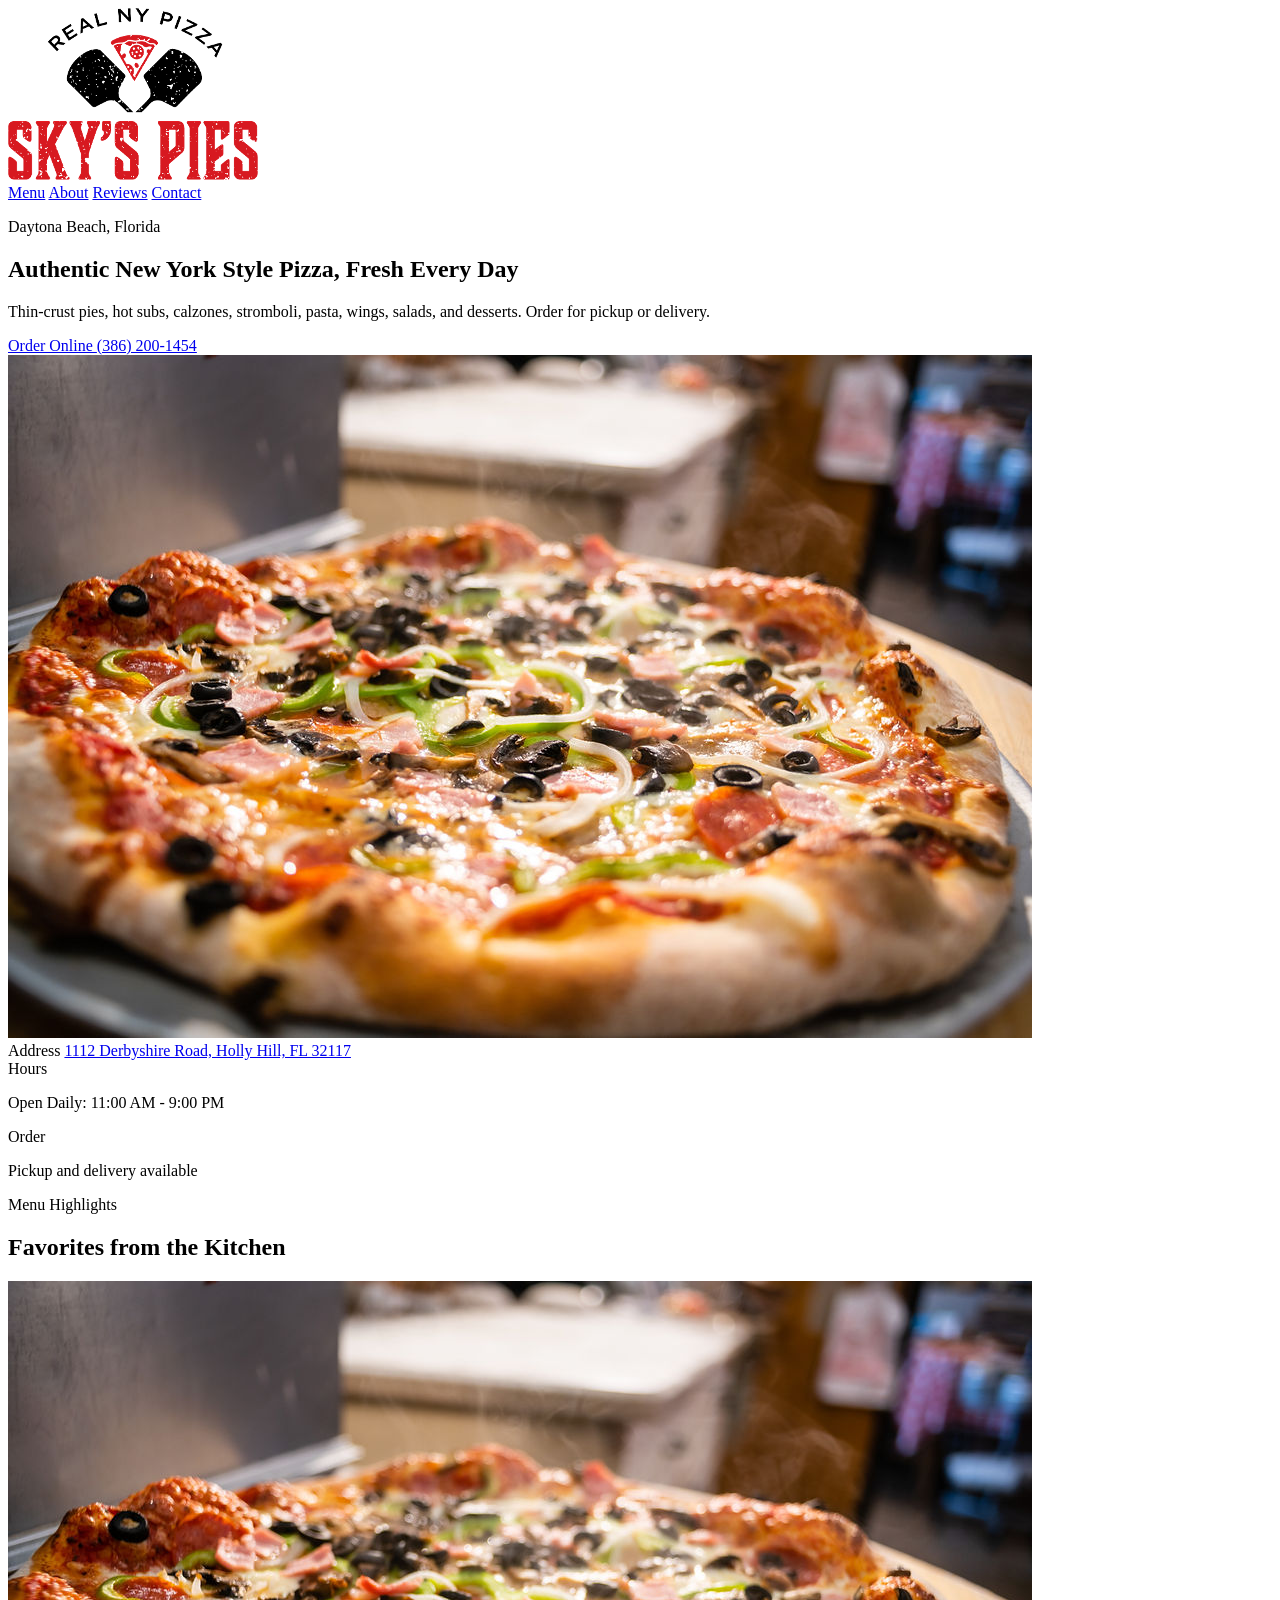
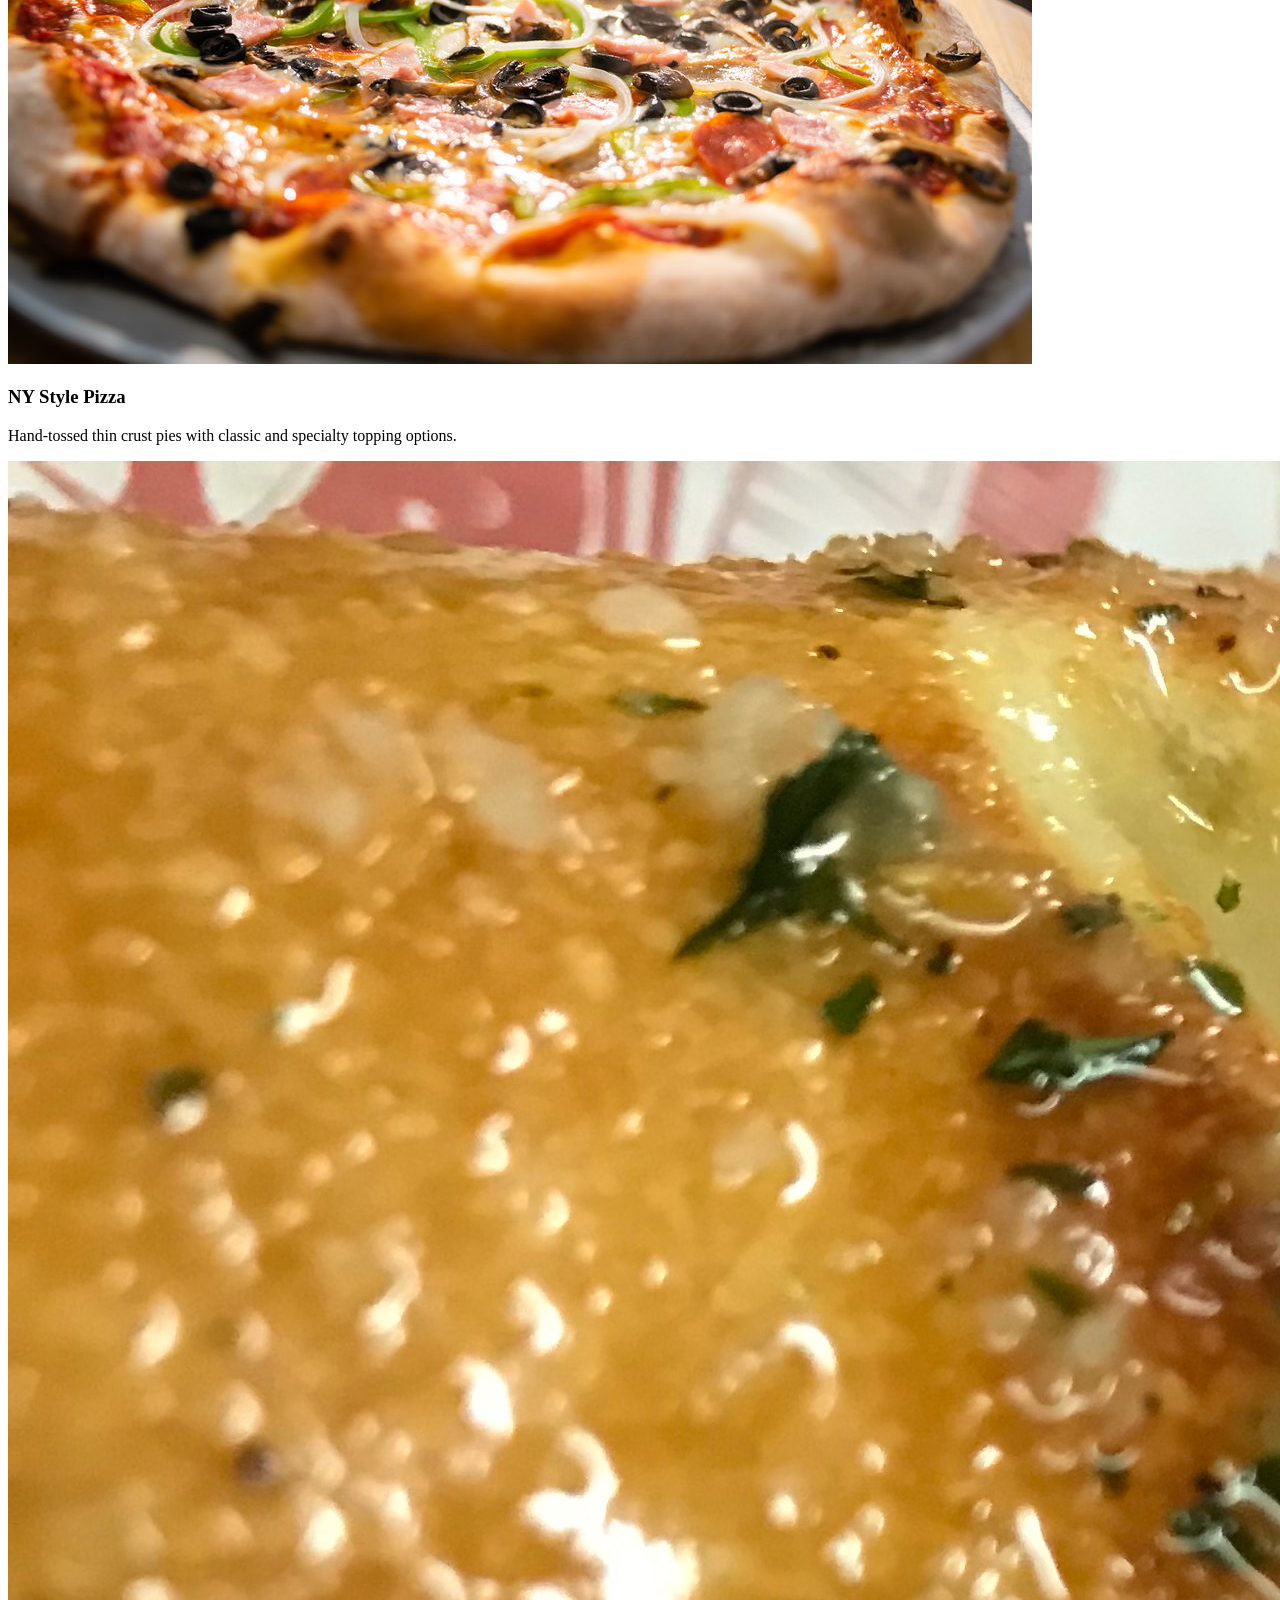
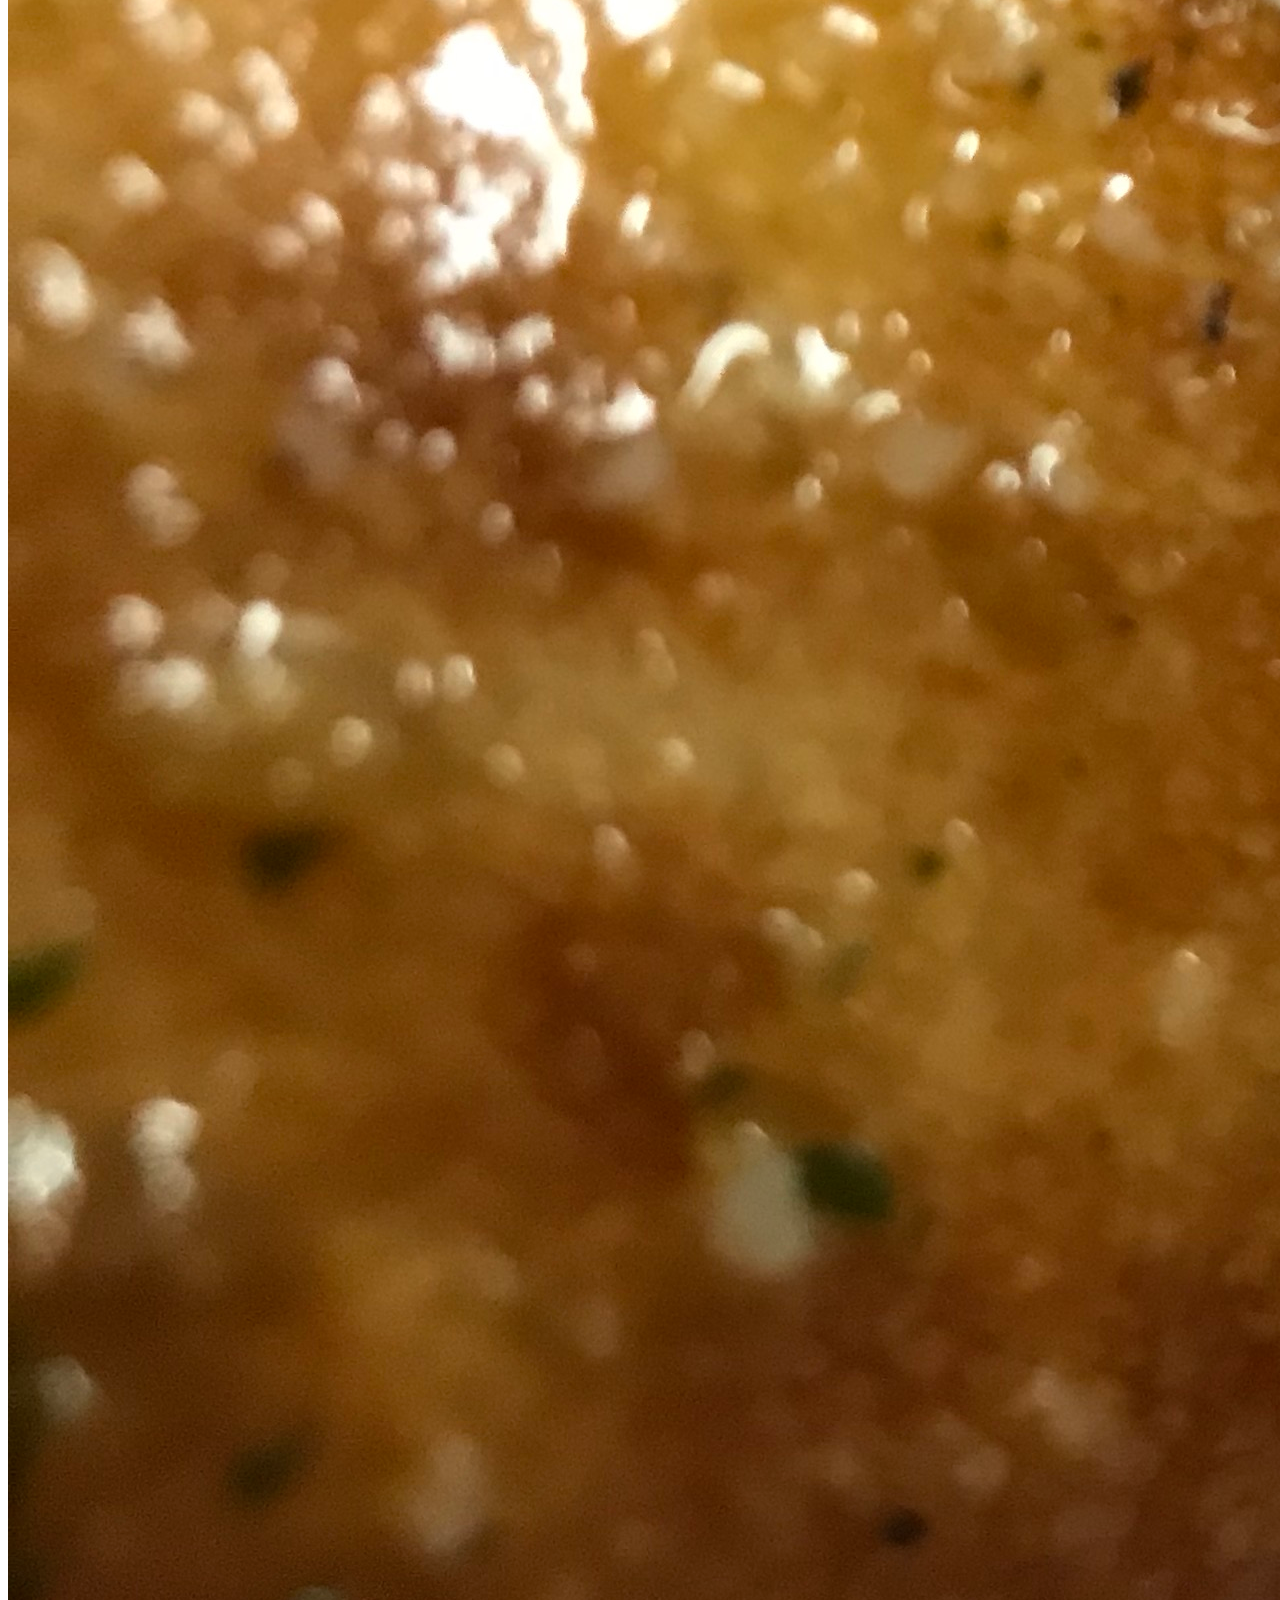
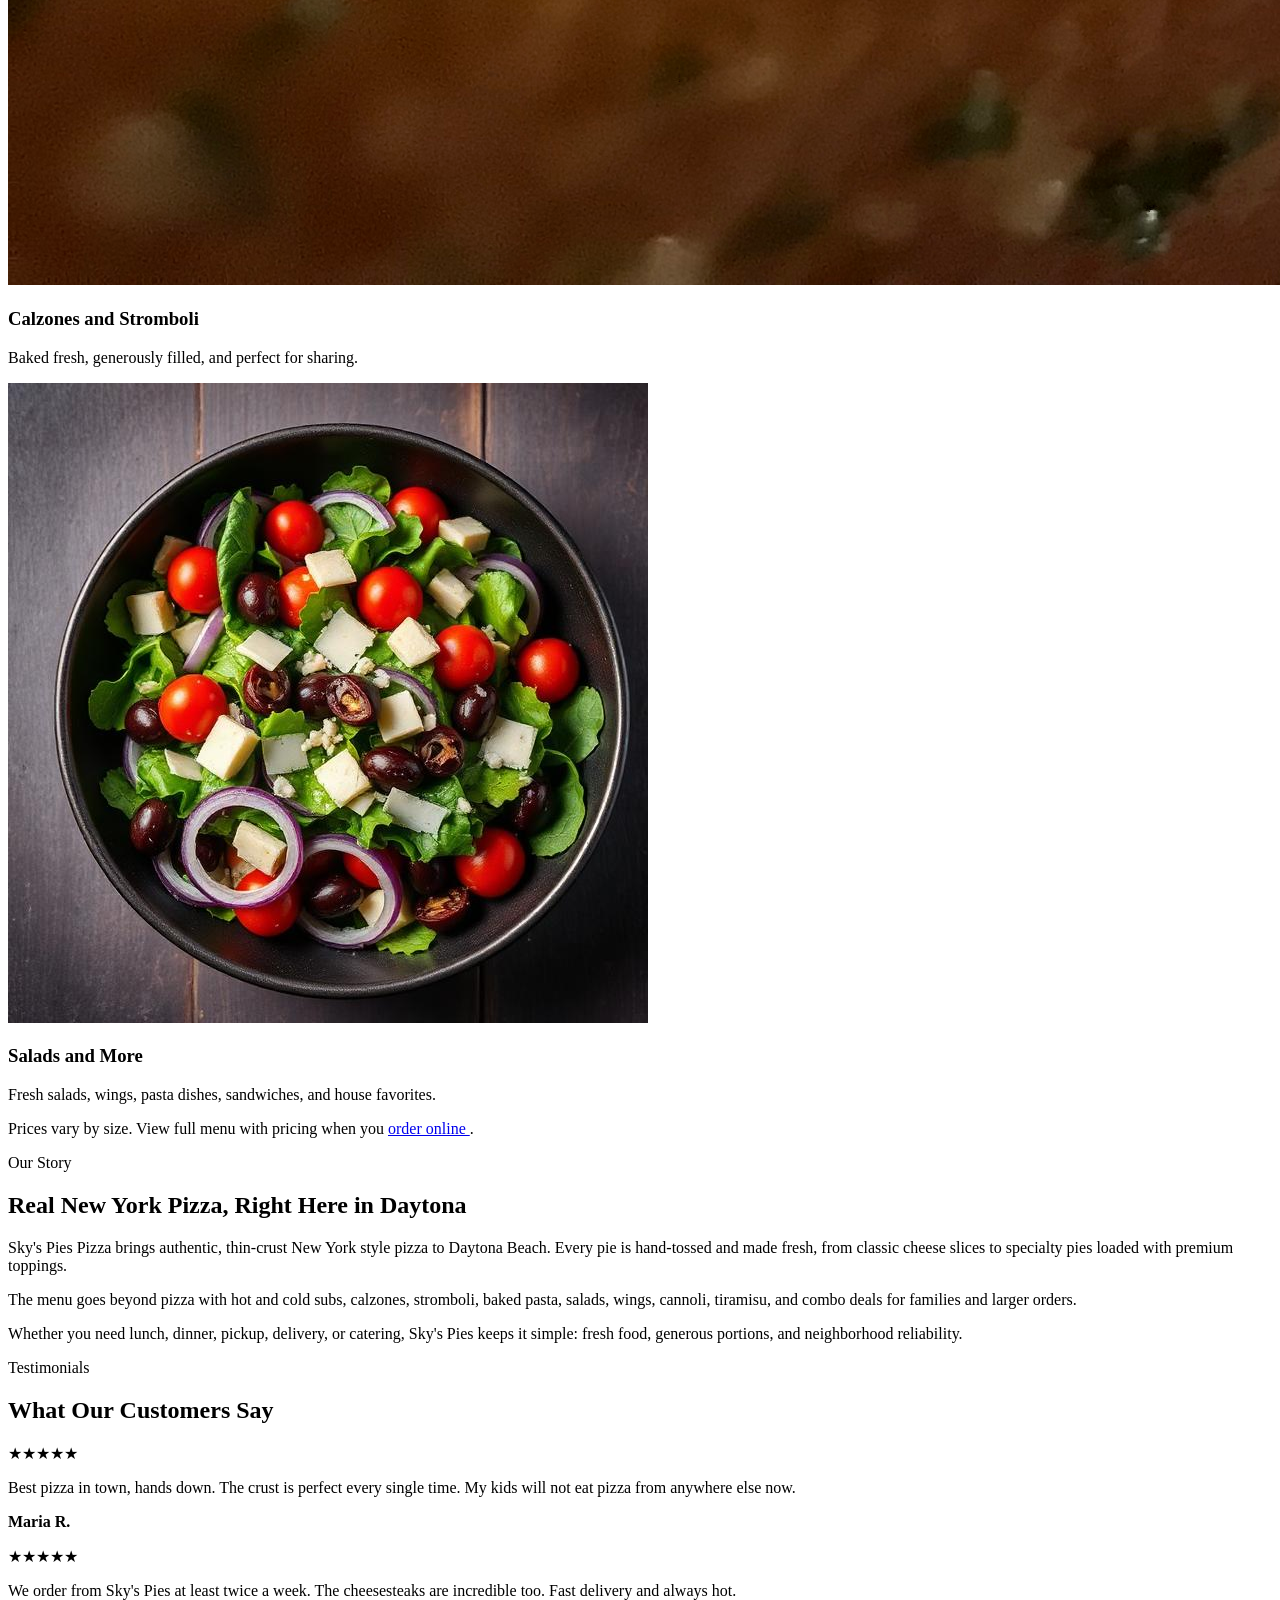
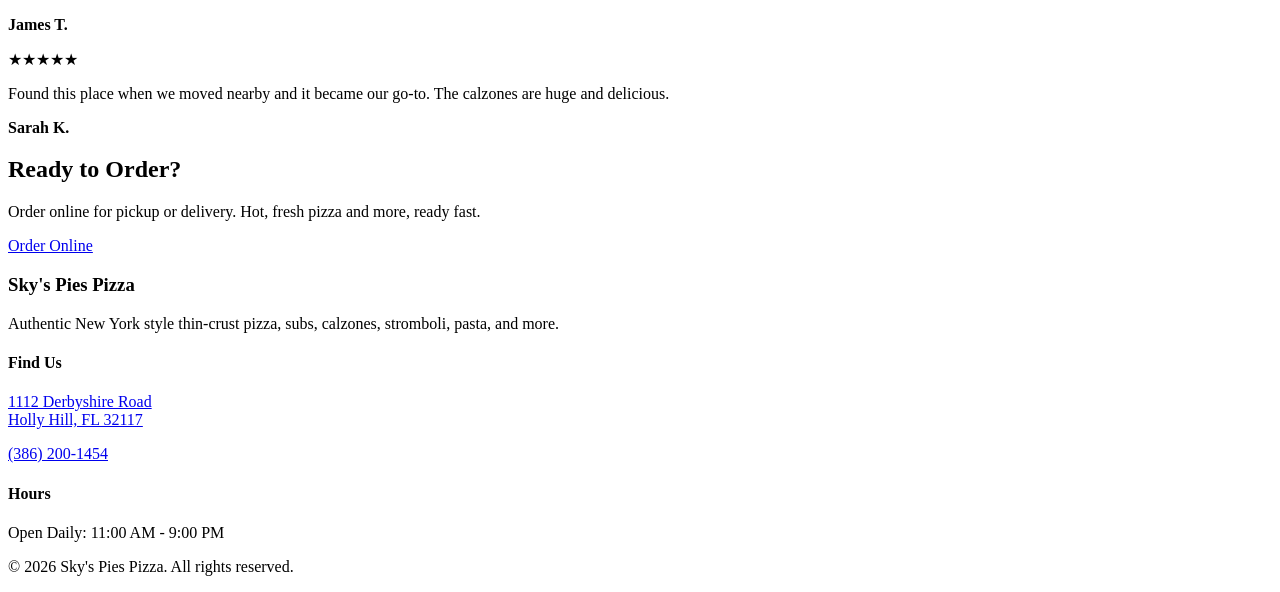
==== commit af0ed772: "Add files via upload" ====
--- a/index.html
+++ b/index.html
@@ -4,261 +4,230 @@
     <meta charset="UTF-8" />
     <meta name="viewport" content="width=device-width, initial-scale=1.0" />
     <title>Sky's Pies Pizza | NY Style Pizza in Daytona Beach</title>
-    <meta name="description" content="Sky's Pies Pizza — Authentic New York style thin-crust pizza, subs, calzones, stromboli, pasta & more in Daytona Beach, FL. Order online for pickup or delivery." />
+    <meta
+      name="description"
+      content="Sky's Pies Pizza — Authentic New York style thin-crust pizza, subs, calzones, stromboli, pasta & more in Daytona Beach, FL. Order online for pickup or delivery."
+    />
     <meta name="author" content="Sky's Pies Pizza" />
     <meta property="og:title" content="Sky's Pies Pizza | NY Style Pizza in Daytona Beach" />
-    <meta property="og:description" content="Authentic New York style pizza, subs, calzones, stromboli & more in Daytona Beach, FL." />
+    <meta
+      property="og:description"
+      content="Authentic New York style pizza, subs, calzones, stromboli & more in Daytona Beach, FL."
+    />
     <meta property="og:type" content="website" />
-    <meta property="og:image" content="https://pub-bb2e103a32db4e198524a2e9ed8f35b4.r2.dev/c1957918-7a22-48df-9d2b-1219388d3994/id-preview-fb7eb296--6ab3d251-b37f-457f-972b-001b1fa96524.lovable.app-1773266454879.png" />
-
-    <meta name="twitter:card" content="summary_large_image" />
-    <meta name="twitter:site" content="@Lovable" />
-    <meta name="twitter:image" content="https://pub-bb2e103a32db4e198524a2e9ed8f35b4.r2.dev/c1957918-7a22-48df-9d2b-1219388d3994/id-preview-fb7eb296--6ab3d251-b37f-457f-972b-001b1fa96524.lovable.app-1773266454879.png" />
-    <script type="module" crossorigin src="./assets/index-D8yJr7aW.js"></script>
-    <link rel="stylesheet" crossorigin href="./assets/index-weT28TLJ.css">
-  
-<style>
-	@font-face {
-		font-family: 'CameraPlainVariable';
-		src: url('https://cdn.gpteng.co/mcp-widgets/v1/fonts/CameraPlainVariable.woff2') format('woff2');
-		font-weight: 100 900;
-		font-style: normal;
-		font-display: swap;
-	}
-
-	#lovable-badge {
-		--badge-bg: #1b1b1b;
-		--badge-text: #c5c1b9;
-		--badge-text-hover: #dcdad5;
-		--badge-radius: 6px;
-		--badge-padding: 8px;
-		--badge-gap: 6px;
-		--badge-shadow: 
-			0 0 0 1px rgba(0, 0, 0, 0.88),
-			0 1px 0 0 rgba(0, 0, 0, 0.04),
-			0 2px 2px -1px rgba(0, 0, 0, 0.08),
-			0 4px 4px -2px rgba(0, 0, 0, 0.08),
-			0 8px 8px -4px rgba(0, 0, 0, 0.08),
-			0 16px 16px -8px rgba(0, 0, 0, 0.08);
-		--badge-transition-duration: 0.2s;
-		--badge-transition-easing: cubic-bezier(0.16, 1, 0.32, 1);
-		--focus-color: #575ECF;
-		--focus-offset: 2px;
-		--focus-width: 2px;
-		
-		position: fixed;
-		bottom: 12px;
-		right: 12px;
-		height: 24px;
-		display: flex;
-		align-items: center;
-		z-index: 1000000;
-		background-color: var(--badge-bg);
-		color: var(--badge-text);
-		border-radius: var(--badge-radius);
-		box-shadow: var(--badge-shadow);
-		font-size: 12px;
-		font-family: CameraPlainVariable, "CameraPlainVariable Fallback", -apple-system, BlinkMacSystemFont, 'Segoe UI', Roboto, sans-serif;
-		font-weight: 400 !important;
-		text-transform: none !important;
-		font-feature-settings: normal !important;
-		transform: translateZ(0);
-		will-change: transform, opacity;
-	}
-
-	#lovable-badge-cta {
-		display: flex;
-		align-items: center;
-		gap: var(--badge-gap);
-		padding: 0 var(--badge-padding);
-		height: 100%;
-		color: inherit;
-		text-decoration: none;
-		white-space: nowrap;
-		border-radius: var(--badge-radius) 0 0 var(--badge-radius);
-		transition: 
-			background-color var(--badge-transition-duration) ease,
-			color var(--badge-transition-duration) ease,
-			transform 0.1s ease;
-	}
-
-	#lovable-badge-cta:hover {
-		background: rgba(255, 255, 255, 0.04);
-		color: var(--badge-text-hover);
-	}
-
-	#lovable-badge-cta:active {
-		transform: scale(0.98);
-	}
-
-	#lovable-badge-cta:focus {
-		outline: none;
-	}
-
-	#lovable-badge-cta:focus-visible {
-		outline: var(--focus-width) solid var(--focus-color);
-		outline-offset: var(--focus-offset);
-		z-index: 1;
-	}
-
-	#lovable-badge-text {
-		line-height: 1;
-	}
-
-	#lovable-badge-divider {
-		width: 1px;
-		height: 24px;
-		background-color: rgba(255, 255, 255, 0.04);
-		flex-shrink: 0;
-	}
-
-	#lovable-badge-close {
-		width: 24px;
-		height: 24px;
-		min-width: 24px;
-		min-height: 24px;
-		cursor: pointer;
-		background: none;
-		border: none;
-		padding: 0;
-		display: flex;
-		align-items: center;
-		justify-content: center;
-		border-radius: 0 var(--badge-radius) var(--badge-radius) 0;
-		flex-shrink: 0;
-		transition: 
-			background-color var(--badge-transition-duration) ease,
-			transform 0.1s ease;
-	}
-
-	#lovable-badge-close:hover {
-		background: rgba(255, 255, 255, 0.04);
-	}
-
-	#lovable-badge-close:active {
-		transform: scale(0.92);
-	}
-
-	#lovable-badge-close:focus {
-		outline: none;
-	}
-
-	#lovable-badge-close:focus-visible {
-		outline: var(--focus-width) solid var(--focus-color);
-		outline-offset: calc(var(--focus-offset) * -1);
-		z-index: 1;
-	}
-
-	#lovable-badge-close svg path {
-		fill: var(--badge-text);
-		transition: fill var(--badge-transition-duration) ease;
-	}
-
-	#lovable-badge-close:hover svg path {
-		fill: var(--badge-text-hover);
-	}
-
-	@media (prefers-reduced-motion: reduce) {
-		#lovable-badge-cta,
-		#lovable-badge-close,
-		#lovable-badge-close svg path {
-			transition: none;
-		}
-		
-		#lovable-badge-cta:active,
-		#lovable-badge-close:active {
-			transform: none;
-		}
-	}
-
-	@media (prefers-contrast: high) {
-		#lovable-badge {
-			--badge-bg: #000;
-			--badge-text: #fff;
-			--badge-text-hover: #fff;
-			border: 2px solid currentColor;
-		}
-		
-		#lovable-badge-cta:focus-visible,
-		#lovable-badge-close:focus-visible {
-			outline-width: 3px;
-		}
-	}
-</style>
-</head>
-
+    <link rel="stylesheet" href="./assets/site.css" />
+    <link rel="preconnect" href="https://fonts.googleapis.com" />
+    <link rel="preconnect" href="https://fonts.gstatic.com" crossorigin />
+    <link
+      href="https://fonts.googleapis.com/css2?family=Playfair+Display:wght@700;900&family=Source+Sans+3:wght@400;600;700&display=swap"
+      rel="stylesheet"
+    />
+  </head>
   <body>
-    <div id="root"></div>
-  <script src="https://cdn.gpteng.co/lovable.js" type="module"></script>
-<aside 
-	id="lovable-badge" 
-	role="complementary"
-	dir="ltr"
-	lang="en"
-	aria-label="Edit with Lovable">
-	<a 
-		id="lovable-badge-cta" 
-		target="_blank" 
-		href="https://lovable.dev/projects/6ab3d251-b37f-457f-972b-001b1fa96524?utm_source=lovable-badge"
-		rel="noopener"
-		aria-label="Edit with Lovable">
-		<span id="lovable-badge-text">Edit with</span>
-		<svg xmlns="http://www.w3.org/2000/svg" width="52" height="16" fill="none" viewBox="0 0 52 16">
-  <path fill="#FCFBF8" fill-rule="evenodd" d="M20.318 5.25c.643 0 1.206.14 1.69.418a2.81 2.81 0 0 1 1.118 1.191c.266.513.4 1.115.4 1.807s-.134 1.296-.4 1.812a2.81 2.81 0 0 1-1.118 1.193c-.484.278-1.047.418-1.69.418s-1.208-.14-1.695-.418a2.85 2.85 0 0 1-1.125-1.193c-.262-.516-.393-1.12-.393-1.812s.131-1.294.393-1.807a2.848 2.848 0 0 1 1.125-1.191c.487-.279 1.052-.418 1.695-.418Zm0 1.425c-.27 0-.504.076-.7.228-.193.147-.34.37-.443.67-.102.295-.153.66-.153 1.093 0 .435.05.801.153 1.1.102.3.25.524.443.676.196.147.43.22.7.22.27 0 .502-.073.694-.22.193-.152.341-.375.443-.67.103-.299.153-.667.153-1.106 0-.65-.112-1.145-.337-1.481a1.08 1.08 0 0 0-.953-.51ZM32.7 5.25c.61 0 1.127.1 1.549.3.422.197.74.48.953.849.217.368.325.809.325 1.32v2.704c0 .29.02.562.062.812.044.245.108.4.19.466V12h-1.935a5.895 5.895 0 0 1-.105-.684 7.745 7.745 0 0 1-.02-.228 2.293 2.293 0 0 1-.151.203c-.205.242-.47.437-.793.584-.32.143-.685.215-1.094.215-.406 0-.77-.08-1.094-.24a1.845 1.845 0 0 1-.756-.682 1.984 1.984 0 0 1-.27-1.045c0-.606.178-1.069.535-1.388.356-.324.87-.534 1.542-.633l1.125-.16c.225-.032.403-.074.534-.123a.622.622 0 0 0 .288-.196.549.549 0 0 0 .093-.327.65.65 0 0 0-.11-.367.702.702 0 0 0-.32-.27c-.14-.07-.31-.105-.51-.105-.32 0-.576.083-.768.251-.193.164-.298.39-.314.676h-1.923c.016-.434.147-.82.393-1.155.25-.34.596-.604 1.039-.792.442-.189.954-.283 1.535-.283Zm.99 3.498a.98.98 0 0 1-.215.14 2.49 2.49 0 0 1-.584.178l-.473.092c-.315.061-.553.156-.713.283-.155.127-.233.305-.233.534 0 .23.084.412.252.547.168.135.383.203.645.203s.494-.058.694-.173c.201-.118.355-.282.461-.49.11-.21.166-.448.166-.714v-.6Zm4.526-2.375c.065-.125.138-.243.221-.349.197-.25.437-.44.719-.571.282-.135.6-.203.952-.203.528 0 .988.138 1.377.412.389.275.688.67.896 1.186.21.512.314 1.12.314 1.824 0 .7-.107 1.309-.32 1.825-.213.512-.518.906-.915 1.18-.393.275-.854.412-1.383.412-.352 0-.667-.062-.946-.184a1.832 1.832 0 0 1-.7-.554 2.2 2.2 0 0 1-.234-.383V12h-1.843V3h1.862v3.373Zm1.284.296c-.274 0-.51.085-.707.253-.192.163-.338.397-.436.7a3.376 3.376 0 0 0-.148 1.05c0 .406.05.759.148 1.058.098.299.243.53.436.694.197.164.433.246.707.246.279 0 .512-.082.7-.246.193-.164.336-.395.43-.694.099-.3.148-.652.148-1.058 0-.405-.05-.757-.147-1.056-.095-.299-.238-.53-.43-.694a1.015 1.015 0 0 0-.7-.253Zm9.416-1.419c.602 0 1.136.131 1.604.393.466.262.829.643 1.086 1.143.263.5.394 1.097.394 1.794 0 .25-.002.449-.006.596H47.51c.018.288.071.538.164.75a1.3 1.3 0 0 0 .491.596c.214.13.465.196.757.196.319 0 .583-.082.792-.246.209-.167.34-.403.393-.706h1.862a2.48 2.48 0 0 1-.485 1.235 2.54 2.54 0 0 1-1.051.805c-.439.188-.949.283-1.53.283-.655 0-1.225-.125-1.708-.375a2.672 2.672 0 0 1-1.13-1.143c-.267-.508-.4-1.137-.4-1.887 0-.712.14-1.327.418-1.843a2.86 2.86 0 0 1 1.155-1.186c.491-.27 1.051-.405 1.678-.405Zm-.044 1.345c-.274 0-.516.068-.725.203a1.29 1.29 0 0 0-.479.59 2.045 2.045 0 0 0-.132.498h2.562a1.873 1.873 0 0 0-.138-.602 1.061 1.061 0 0 0-.418-.516 1.243 1.243 0 0 0-.67-.173Z" clip-rule="evenodd"/>
-  <path fill="#FCFBF8" d="m26.605 9.995 1.342-4.566h1.924L27.628 12h-2.07l-2.33-6.57h1.98l1.397 4.565Zm-13.013.143h2.256c1.632 0 1.421 1.837 1.418 1.861h-5.603V3h1.93v7.138Zm31.516 1.861h-1.862V3h1.862v8.999Z"/>
-  <path fill="url(#a)" fill-rule="evenodd" d="M2.7 3c1.492 0 2.7 1.192 2.7 2.663v1.012h.9c1.49 0 2.7 1.192 2.7 2.662S7.791 12 6.3 12H0V5.663C0 4.193 1.209 3 2.7 3Z" clip-rule="evenodd"/>
-  <defs>
-    <radialGradient id="a" cx="0" cy="0" r="1" gradientTransform="matrix(-1.54236 7.07838 -10.231 -2.15602 4.627 5.022)" gradientUnits="userSpaceOnUse">
-      <stop offset=".106" stop-color="#FE7B02"/>
-      <stop offset=".394" stop-color="#FE3F21"/>
-      <stop offset=".608" stop-color="#F858BC"/>
-      <stop offset=".929" stop-color="#575ECF"/>
-    </radialGradient>
-  </defs>
-</svg>
-
-
-	</a>
-	
-	<span id="lovable-badge-divider" aria-hidden="true"></span>
-	
-	<button 
-		id="lovable-badge-close"
-		aria-label="Dismiss"
-		title="Dismiss"
-		type="button">
-		<svg xmlns="http://www.w3.org/2000/svg" width="16" height="16" fill="none" viewBox="0 0 16 16" aria-hidden="true">
-			<path d="M10.646 4.646a.5.5 0 1 1 .707.708L8.707 8l2.646 2.646a.5.5 0 1 1-.707.707L8 8.707l-2.646 2.646a.5.5 0 1 1-.708-.707L7.293 8 4.646 5.354a.5.5 0 1 1 .708-.708L8 7.293l2.646-2.647Z"/>
-		</svg>
-	</button>
-</aside>
-<script>
-	// Don't show the lovable-badge if the page is in an iframe or if it's being rendered by puppeteer (screenshot service)
-	if (window.self !== window.top || navigator.userAgent.includes('puppeteer')) {
-		// the page is in an iframe
-		var badge = document.getElementById('lovable-badge');
-		if (badge) {
-			badge.style.display = 'none';
-		}
-	}
-
-	// Add click event listener to close button with animation
-	var closeButton = document.getElementById('lovable-badge-close');
-	if (closeButton) {
-		closeButton.addEventListener('click', function(event) {
-			event.preventDefault();
-			event.stopPropagation();
-			var badge = document.getElementById('lovable-badge');
-			if (badge) {
-				badge.classList.add('closing');
-				setTimeout(function() {
-					if (badge) {
-						badge.style.display = 'none';
-					}
-				}, 240);
-			}
-		});
-	}
-</script>
-</body>
+    <header class="site-header">
+      <div class="container nav">
+        <a class="brand" href="#top">
+          <img src="./assets/skys-pies-logo-full-JnChOcVr.png" alt="Sky's Pies Pizza" />
+        </a>
+        <nav class="nav-links">
+          <a href="#menu">Menu</a>
+          <a href="#about">About</a>
+          <a href="#testimonials">Reviews</a>
+          <a href="#contact">Contact</a>
+        </nav>
+      </div>
+    </header>
+
+    <main id="top">
+      <section class="hero">
+        <div class="hero-bg"></div>
+        <div class="container hero-grid">
+          <div class="hero-copy">
+            <p class="eyebrow">Daytona Beach, Florida</p>
+            <h1>Authentic New York Style Pizza, Fresh Every Day</h1>
+            <p class="lead">
+              Thin-crust pies, hot subs, calzones, stromboli, pasta, wings, salads, and desserts.
+              Order for pickup or delivery.
+            </p>
+            <div class="hero-actions">
+              <a
+                class="button primary"
+                href="https://order.spoton.com/so-skys-pies-pizza-20517/daytona-beach-fl/66be23be52bd550aa7621c39"
+                target="_blank"
+                rel="noopener noreferrer"
+              >
+                Order Online
+              </a>
+              <a class="button secondary" href="tel:3862001454">(386) 200-1454</a>
+            </div>
+          </div>
+          <div class="hero-card">
+            <img src="./assets/pizza-real-cnTTvh_Y.jpg" alt="Pizza" />
+          </div>
+        </div>
+      </section>
+
+      <section class="info-bar">
+        <div class="container info-grid">
+          <div>
+            <span class="label">Address</span>
+            <a
+              href="https://www.google.com/maps/place/1112+Derbyshire+Rd+Daytona+Beach,+FL+32117"
+              target="_blank"
+              rel="noopener noreferrer"
+            >
+              1112 Derbyshire Road, Holly Hill, FL 32117
+            </a>
+          </div>
+          <div>
+            <span class="label">Hours</span>
+            <p>Open Daily: 11:00 AM - 9:00 PM</p>
+          </div>
+          <div>
+            <span class="label">Order</span>
+            <p>Pickup and delivery available</p>
+          </div>
+        </div>
+      </section>
+
+      <section id="menu" class="section">
+        <div class="container">
+          <p class="eyebrow center">Menu Highlights</p>
+          <h2 class="center">Favorites from the Kitchen</h2>
+          <div class="menu-grid">
+            <article class="card">
+              <img src="./assets/pizza-real-cnTTvh_Y.jpg" alt="New York style pizza" />
+              <div class="card-body">
+                <h3>NY Style Pizza</h3>
+                <p>Hand-tossed thin crust pies with classic and specialty topping options.</p>
+              </div>
+            </article>
+            <article class="card">
+              <img src="./assets/stromboli-real-CfOr4fPI.jpg" alt="Stromboli" />
+              <div class="card-body">
+                <h3>Calzones and Stromboli</h3>
+                <p>Baked fresh, generously filled, and perfect for sharing.</p>
+              </div>
+            </article>
+            <article class="card">
+              <img src="./assets/salad-Bgkpeu4p.jpg" alt="Salad" />
+              <div class="card-body">
+                <h3>Salads and More</h3>
+                <p>Fresh salads, wings, pasta dishes, sandwiches, and house favorites.</p>
+              </div>
+            </article>
+          </div>
+          <p class="menu-note">
+            Prices vary by size. View full menu with pricing when you
+            <a
+              href="https://order.spoton.com/so-skys-pies-pizza-20517/daytona-beach-fl/66be23be52bd550aa7621c39"
+              target="_blank"
+              rel="noopener noreferrer"
+            >
+              order online
+            </a>.
+          </p>
+        </div>
+      </section>
+
+      <section id="about" class="section alt">
+        <div class="container narrow">
+          <p class="eyebrow center">Our Story</p>
+          <h2 class="center">Real New York Pizza, Right Here in Daytona</h2>
+          <p>
+            Sky's Pies Pizza brings authentic, thin-crust New York style pizza to Daytona Beach.
+            Every pie is hand-tossed and made fresh, from classic cheese slices to specialty pies
+            loaded with premium toppings.
+          </p>
+          <p>
+            The menu goes beyond pizza with hot and cold subs, calzones, stromboli, baked pasta,
+            salads, wings, cannoli, tiramisu, and combo deals for families and larger orders.
+          </p>
+          <p>
+            Whether you need lunch, dinner, pickup, delivery, or catering, Sky's Pies keeps it
+            simple: fresh food, generous portions, and neighborhood reliability.
+          </p>
+        </div>
+      </section>
+
+      <section id="testimonials" class="section">
+        <div class="container">
+          <p class="eyebrow center">Testimonials</p>
+          <h2 class="center">What Our Customers Say</h2>
+          <div class="reviews-grid">
+            <article class="review">
+              <p class="stars">★★★★★</p>
+              <p>
+                Best pizza in town, hands down. The crust is perfect every single time. My kids
+                will not eat pizza from anywhere else now.
+              </p>
+              <strong>Maria R.</strong>
+            </article>
+            <article class="review">
+              <p class="stars">★★★★★</p>
+              <p>
+                We order from Sky's Pies at least twice a week. The cheesesteaks are incredible too.
+                Fast delivery and always hot.
+              </p>
+              <strong>James T.</strong>
+            </article>
+            <article class="review">
+              <p class="stars">★★★★★</p>
+              <p>
+                Found this place when we moved nearby and it became our go-to. The calzones are huge
+                and delicious.
+              </p>
+              <strong>Sarah K.</strong>
+            </article>
+          </div>
+        </div>
+      </section>
+
+      <section class="cta">
+        <div class="container cta-box">
+          <h2>Ready to Order?</h2>
+          <p>Order online for pickup or delivery. Hot, fresh pizza and more, ready fast.</p>
+          <a
+            class="button primary"
+            href="https://order.spoton.com/so-skys-pies-pizza-20517/daytona-beach-fl/66be23be52bd550aa7621c39"
+            target="_blank"
+            rel="noopener noreferrer"
+          >
+            Order Online
+          </a>
+        </div>
+      </section>
+    </main>
+
+    <footer id="contact" class="site-footer">
+      <div class="container footer-grid">
+        <div>
+          <h3>Sky's Pies Pizza</h3>
+          <p>
+            Authentic New York style thin-crust pizza, subs, calzones, stromboli, pasta, and more.
+          </p>
+        </div>
+        <div>
+          <h4>Find Us</h4>
+          <p>
+            <a
+              href="https://www.google.com/maps/place/1112+Derbyshire+Rd+Daytona+Beach,+FL+32117"
+              target="_blank"
+              rel="noopener noreferrer"
+            >
+              1112 Derbyshire Road<br />Holly Hill, FL 32117
+            </a>
+          </p>
+          <p><a href="tel:3862001454">(386) 200-1454</a></p>
+        </div>
+        <div>
+          <h4>Hours</h4>
+          <p>Open Daily: 11:00 AM - 9:00 PM</p>
+        </div>
+      </div>
+      <div class="container footer-bottom">
+        <p>&copy; 2026 Sky's Pies Pizza. All rights reserved.</p>
+      </div>
+    </footer>
+  </body>
 </html>
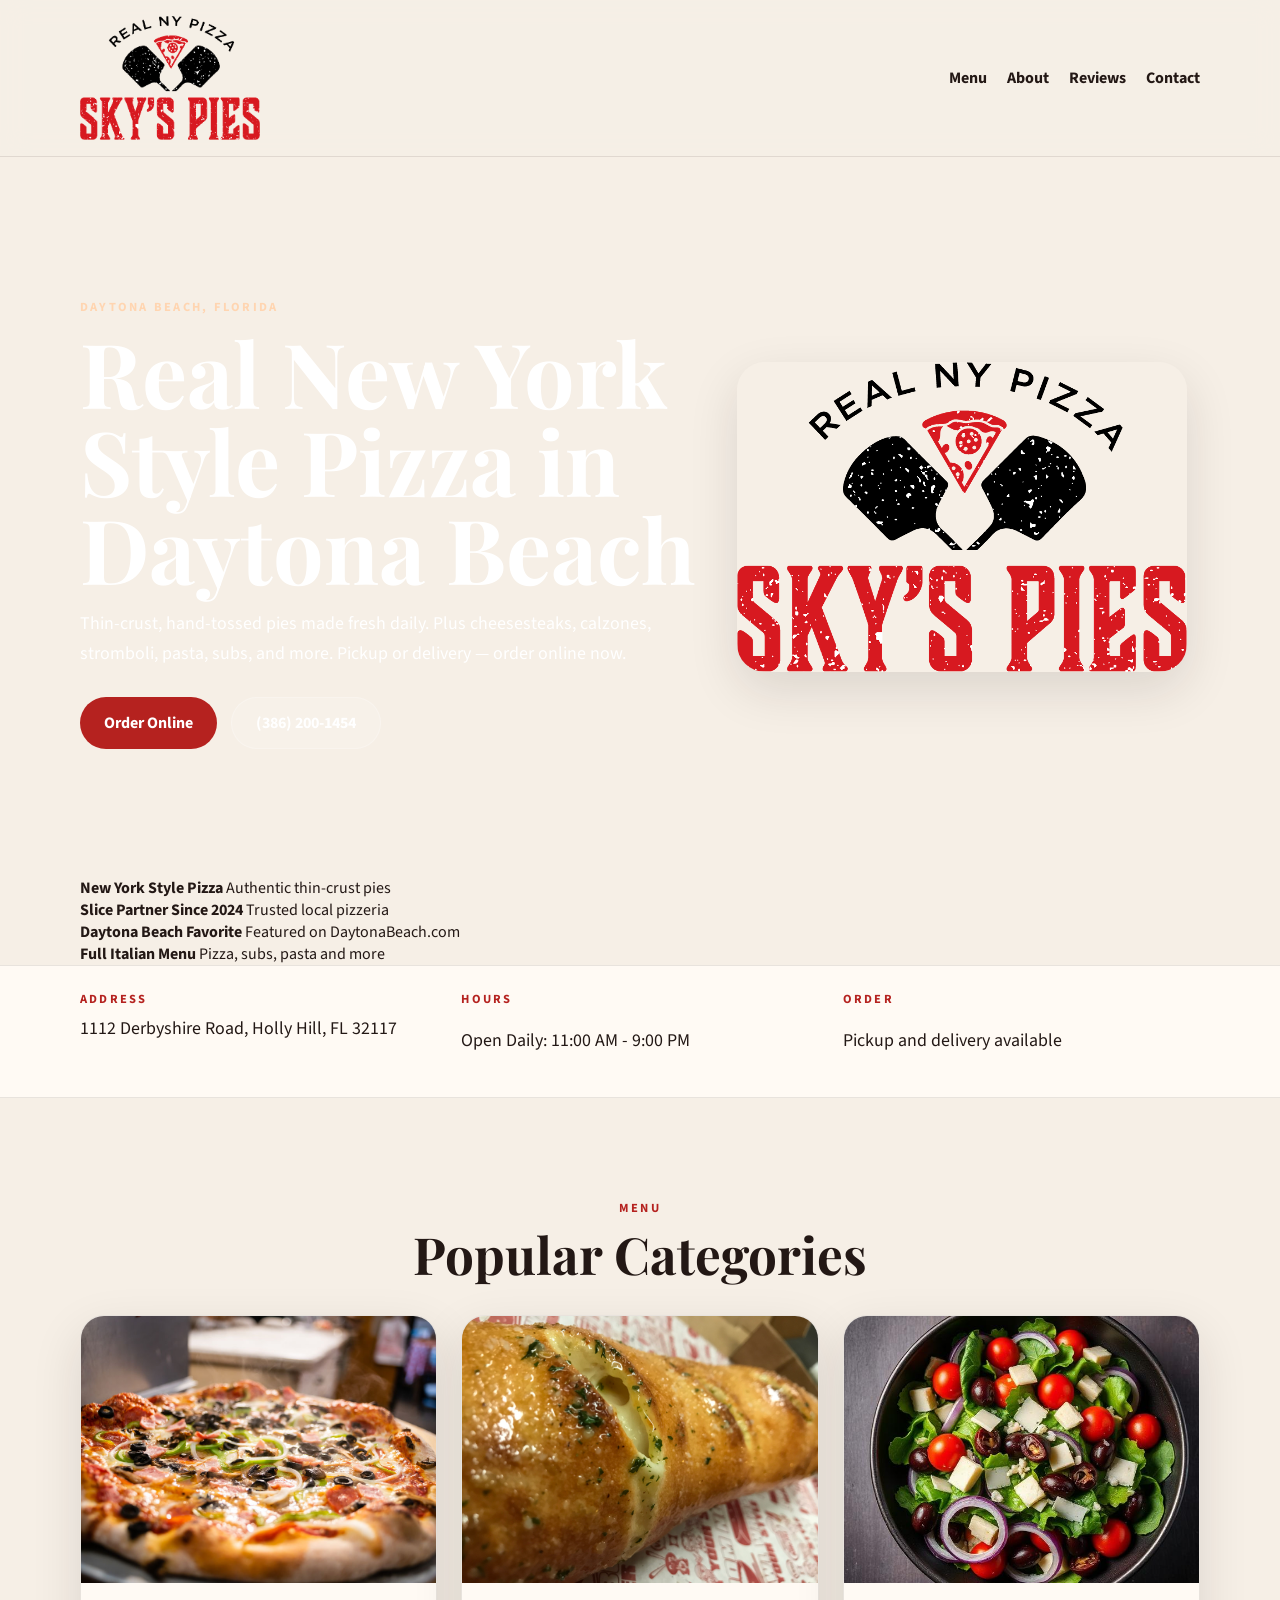
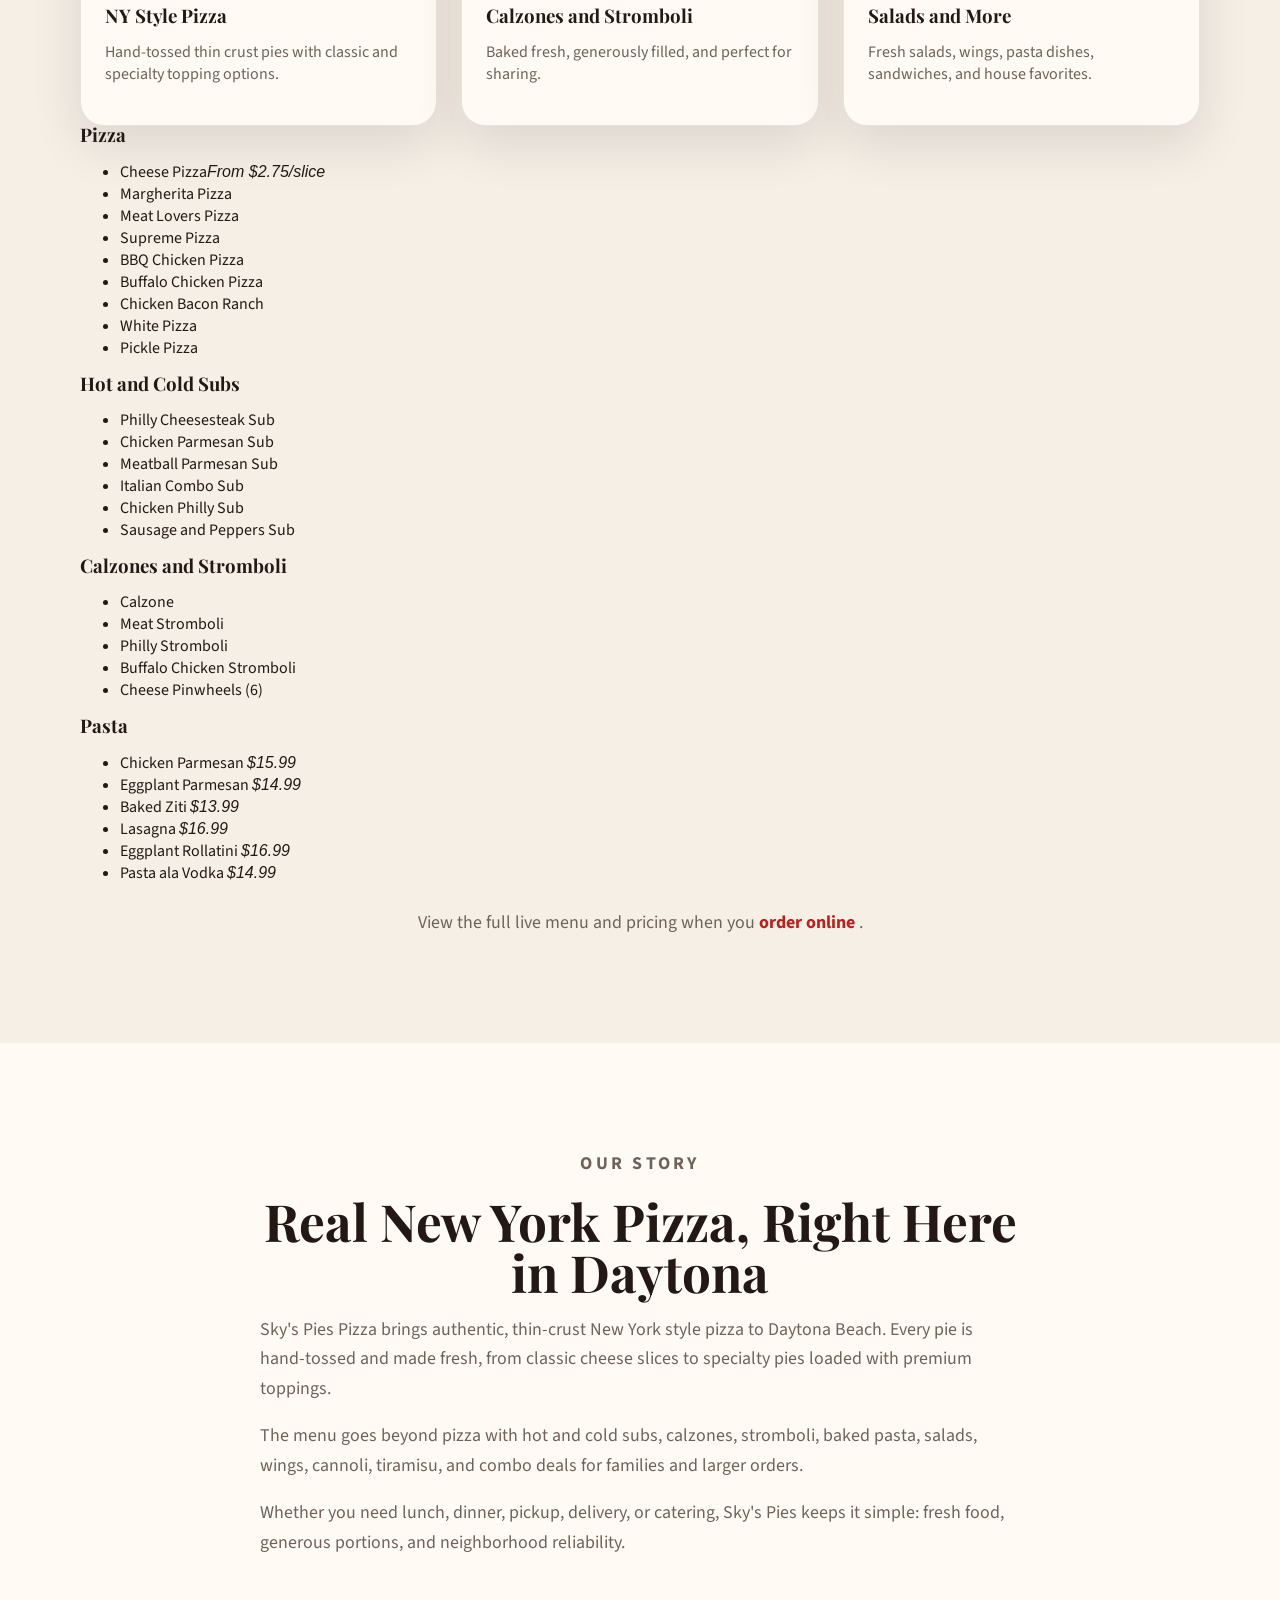
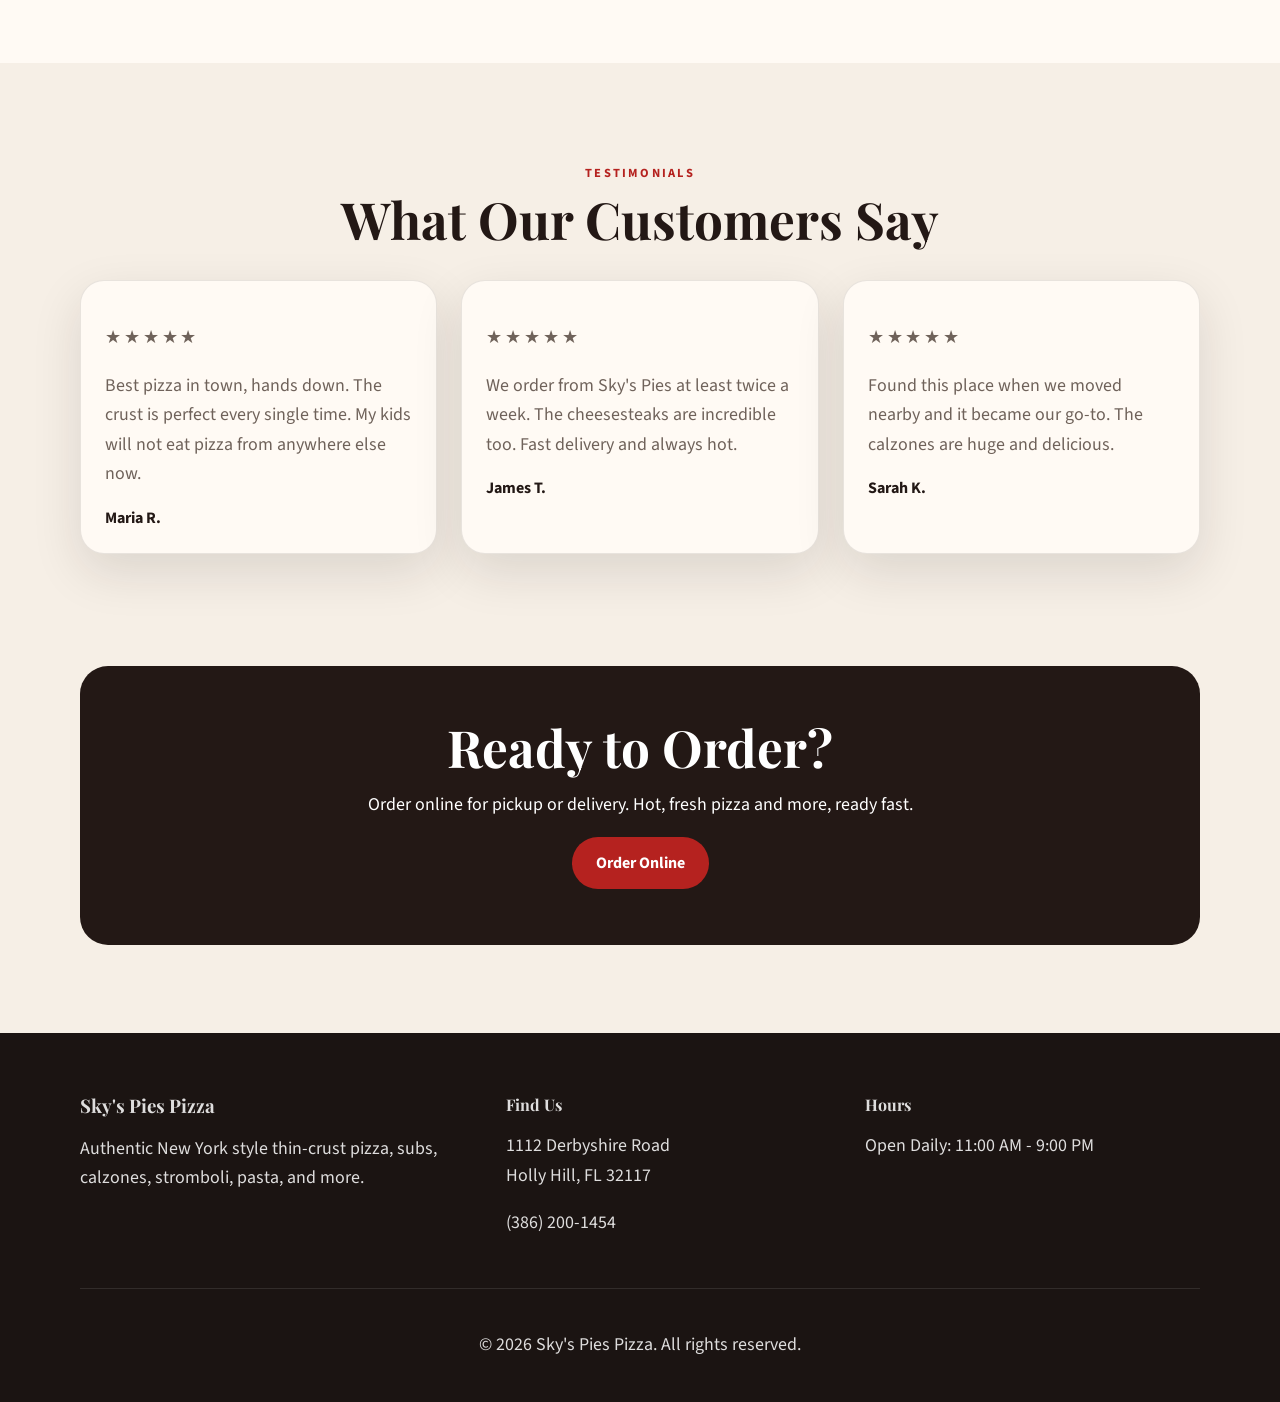
==== commit f66ba686: "Add files via upload" ====
--- a/index.html
+++ b/index.html
@@ -40,14 +40,13 @@
 
     <main id="top">
       <section class="hero">
-        <div class="hero-bg"></div>
         <div class="container hero-grid">
           <div class="hero-copy">
             <p class="eyebrow">Daytona Beach, Florida</p>
-            <h1>Authentic New York Style Pizza, Fresh Every Day</h1>
+            <h1>Real New York Style Pizza in Daytona Beach</h1>
             <p class="lead">
-              Thin-crust pies, hot subs, calzones, stromboli, pasta, wings, salads, and desserts.
-              Order for pickup or delivery.
+              Thin-crust, hand-tossed pies made fresh daily. Plus cheesesteaks, calzones,
+              stromboli, pasta, subs, and more. Pickup or delivery — order online now.
             </p>
             <div class="hero-actions">
               <a
@@ -62,7 +61,31 @@
             </div>
           </div>
           <div class="hero-card">
-            <img src="./assets/pizza-real-cnTTvh_Y.jpg" alt="Pizza" />
+            <img
+              src="./assets/skys-hero-bg-BjyC9nHN.jpg"
+              alt="Sky's Pies Pizza — New York style pizza, subs, and more"
+            />
+          </div>
+        </div>
+      </section>
+
+      <section class="feature-strip">
+        <div class="container feature-grid">
+          <div class="feature-item">
+            <strong>New York Style Pizza</strong>
+            <span>Authentic thin-crust pies</span>
+          </div>
+          <div class="feature-item">
+            <strong>Slice Partner Since 2024</strong>
+            <span>Trusted local pizzeria</span>
+          </div>
+          <div class="feature-item">
+            <strong>Daytona Beach Favorite</strong>
+            <span>Featured on DaytonaBeach.com</span>
+          </div>
+          <div class="feature-item">
+            <strong>Full Italian Menu</strong>
+            <span>Pizza, subs, pasta and more</span>
           </div>
         </div>
       </section>
@@ -92,8 +115,8 @@
 
       <section id="menu" class="section">
         <div class="container">
-          <p class="eyebrow center">Menu Highlights</p>
-          <h2 class="center">Favorites from the Kitchen</h2>
+          <p class="eyebrow center">Menu</p>
+          <h2 class="center">Popular Categories</h2>
           <div class="menu-grid">
             <article class="card">
               <img src="./assets/pizza-real-cnTTvh_Y.jpg" alt="New York style pizza" />
@@ -117,8 +140,56 @@
               </div>
             </article>
           </div>
+          <div class="menu-categories">
+            <article class="menu-category">
+              <h3>Pizza</h3>
+              <ul>
+                <li><span>Cheese Pizza</span><em>From $2.75/slice</em></li>
+                <li>Margherita Pizza</li>
+                <li>Meat Lovers Pizza</li>
+                <li>Supreme Pizza</li>
+                <li>BBQ Chicken Pizza</li>
+                <li>Buffalo Chicken Pizza</li>
+                <li>Chicken Bacon Ranch</li>
+                <li>White Pizza</li>
+                <li>Pickle Pizza</li>
+              </ul>
+            </article>
+            <article class="menu-category">
+              <h3>Hot and Cold Subs</h3>
+              <ul>
+                <li>Philly Cheesesteak Sub</li>
+                <li>Chicken Parmesan Sub</li>
+                <li>Meatball Parmesan Sub</li>
+                <li>Italian Combo Sub</li>
+                <li>Chicken Philly Sub</li>
+                <li>Sausage and Peppers Sub</li>
+              </ul>
+            </article>
+            <article class="menu-category">
+              <h3>Calzones and Stromboli</h3>
+              <ul>
+                <li>Calzone</li>
+                <li>Meat Stromboli</li>
+                <li>Philly Stromboli</li>
+                <li>Buffalo Chicken Stromboli</li>
+                <li>Cheese Pinwheels (6)</li>
+              </ul>
+            </article>
+            <article class="menu-category">
+              <h3>Pasta</h3>
+              <ul>
+                <li>Chicken Parmesan <em>$15.99</em></li>
+                <li>Eggplant Parmesan <em>$14.99</em></li>
+                <li>Baked Ziti <em>$13.99</em></li>
+                <li>Lasagna <em>$16.99</em></li>
+                <li>Eggplant Rollatini <em>$16.99</em></li>
+                <li>Pasta ala Vodka <em>$14.99</em></li>
+              </ul>
+            </article>
+          </div>
           <p class="menu-note">
-            Prices vary by size. View full menu with pricing when you
+            View the full live menu and pricing when you
             <a
               href="https://order.spoton.com/so-skys-pies-pizza-20517/daytona-beach-fl/66be23be52bd550aa7621c39"
               target="_blank"
--- a/assets/site.css
+++ b/assets/site.css
@@ -0,0 +1,316 @@
+:root {
+  --bg: #f6efe6;
+  --paper: #fffaf4;
+  --ink: #231815;
+  --muted: #6f625a;
+  --accent: #b5221f;
+  --accent-dark: #8d1715;
+  --line: rgba(35, 24, 21, 0.1);
+  --shadow: 0 18px 50px rgba(35, 24, 21, 0.12);
+}
+
+* {
+  box-sizing: border-box;
+}
+
+html {
+  scroll-behavior: smooth;
+}
+
+body {
+  margin: 0;
+  font-family: "Source Sans 3", sans-serif;
+  color: var(--ink);
+  background: var(--bg);
+}
+
+img {
+  display: block;
+  max-width: 100%;
+}
+
+a {
+  color: inherit;
+  text-decoration: none;
+}
+
+.container {
+  width: min(1120px, calc(100% - 32px));
+  margin: 0 auto;
+}
+
+.narrow {
+  width: min(760px, calc(100% - 32px));
+}
+
+.site-header {
+  position: sticky;
+  top: 0;
+  z-index: 10;
+  backdrop-filter: blur(14px);
+  background: rgba(246, 239, 230, 0.9);
+  border-bottom: 1px solid var(--line);
+}
+
+.nav {
+  display: flex;
+  align-items: center;
+  justify-content: space-between;
+  gap: 24px;
+  padding: 16px 0;
+}
+
+.brand img {
+  width: 180px;
+}
+
+.nav-links {
+  display: flex;
+  gap: 20px;
+  font-weight: 700;
+}
+
+.hero {
+  position: relative;
+  overflow: hidden;
+}
+
+.hero-bg {
+  position: absolute;
+  inset: 0;
+  background:
+    linear-gradient(rgba(35, 24, 21, 0.55), rgba(35, 24, 21, 0.4)),
+    url("./skys-hero-bg-BjyC9nHN.jpg") center/cover;
+}
+
+.hero-grid {
+  position: relative;
+  display: grid;
+  grid-template-columns: 1.2fr 0.9fr;
+  gap: 40px;
+  align-items: center;
+  min-height: 720px;
+  padding: 72px 0;
+}
+
+.hero-copy {
+  color: white;
+}
+
+.eyebrow,
+.label {
+  text-transform: uppercase;
+  letter-spacing: 0.18em;
+  font-size: 0.78rem;
+  font-weight: 700;
+  color: var(--accent);
+}
+
+.hero .eyebrow {
+  color: #ffd5b1;
+}
+
+h1,
+h2,
+h3,
+h4 {
+  font-family: "Playfair Display", serif;
+  margin: 0 0 16px;
+  line-height: 0.98;
+}
+
+h1 {
+  font-size: clamp(3rem, 7vw, 6rem);
+}
+
+h2 {
+  font-size: clamp(2.1rem, 4vw, 3.6rem);
+}
+
+.lead,
+.menu-note,
+.review p,
+.site-footer p,
+.site-footer a,
+.cta p,
+#about p,
+.info-grid p,
+.info-grid a {
+  font-size: 1.12rem;
+  line-height: 1.65;
+  color: inherit;
+}
+
+.hero-actions {
+  display: flex;
+  flex-wrap: wrap;
+  gap: 14px;
+  margin-top: 28px;
+}
+
+.button {
+  display: inline-flex;
+  align-items: center;
+  justify-content: center;
+  min-height: 52px;
+  padding: 0 24px;
+  border-radius: 999px;
+  font-weight: 700;
+  transition: 0.2s ease;
+}
+
+.button.primary {
+  background: var(--accent);
+  color: white;
+}
+
+.button.primary:hover {
+  background: var(--accent-dark);
+}
+
+.button.secondary {
+  background: rgba(255, 255, 255, 0.14);
+  color: white;
+  border: 1px solid rgba(255, 255, 255, 0.24);
+}
+
+.hero-card img {
+  border-radius: 28px;
+  box-shadow: var(--shadow);
+}
+
+.info-bar {
+  background: var(--paper);
+  border-top: 1px solid var(--line);
+  border-bottom: 1px solid var(--line);
+}
+
+.info-grid {
+  display: grid;
+  grid-template-columns: repeat(3, 1fr);
+  gap: 24px;
+  padding: 24px 0;
+}
+
+.label {
+  display: block;
+  margin-bottom: 6px;
+}
+
+.section {
+  padding: 88px 0;
+}
+
+.alt {
+  background: var(--paper);
+}
+
+.center {
+  text-align: center;
+}
+
+.menu-grid,
+.reviews-grid,
+.footer-grid {
+  display: grid;
+  gap: 24px;
+}
+
+.menu-grid,
+.reviews-grid {
+  grid-template-columns: repeat(3, minmax(0, 1fr));
+  margin-top: 36px;
+}
+
+.card,
+.review {
+  background: var(--paper);
+  border: 1px solid var(--line);
+  border-radius: 24px;
+  overflow: hidden;
+  box-shadow: var(--shadow);
+}
+
+.card img {
+  aspect-ratio: 4 / 3;
+  object-fit: cover;
+}
+
+.card-body,
+.review {
+  padding: 24px;
+}
+
+.card-body p,
+.review p,
+#about p {
+  color: var(--muted);
+}
+
+.menu-note {
+  margin-top: 24px;
+  color: var(--muted);
+  text-align: center;
+}
+
+.menu-note a {
+  color: var(--accent);
+  font-weight: 700;
+}
+
+.stars {
+  color: var(--accent);
+  letter-spacing: 0.16em;
+}
+
+.cta {
+  padding: 24px 0 88px;
+}
+
+.cta-box {
+  background: var(--ink);
+  color: white;
+  text-align: center;
+  border-radius: 28px;
+  padding: 56px 24px;
+}
+
+.site-footer {
+  background: #1b1412;
+  color: rgba(255, 255, 255, 0.86);
+  padding: 64px 0 24px;
+}
+
+.footer-grid {
+  grid-template-columns: 1.2fr 1fr 1fr;
+}
+
+.footer-bottom {
+  border-top: 1px solid rgba(255, 255, 255, 0.1);
+  margin-top: 32px;
+  padding-top: 24px;
+  text-align: center;
+}
+
+@media (max-width: 900px) {
+  .hero-grid,
+  .info-grid,
+  .menu-grid,
+  .reviews-grid,
+  .footer-grid {
+    grid-template-columns: 1fr;
+  }
+
+  .nav {
+    flex-direction: column;
+    align-items: flex-start;
+  }
+
+  .nav-links {
+    flex-wrap: wrap;
+  }
+
+  .hero-grid {
+    min-height: auto;
+  }
+}
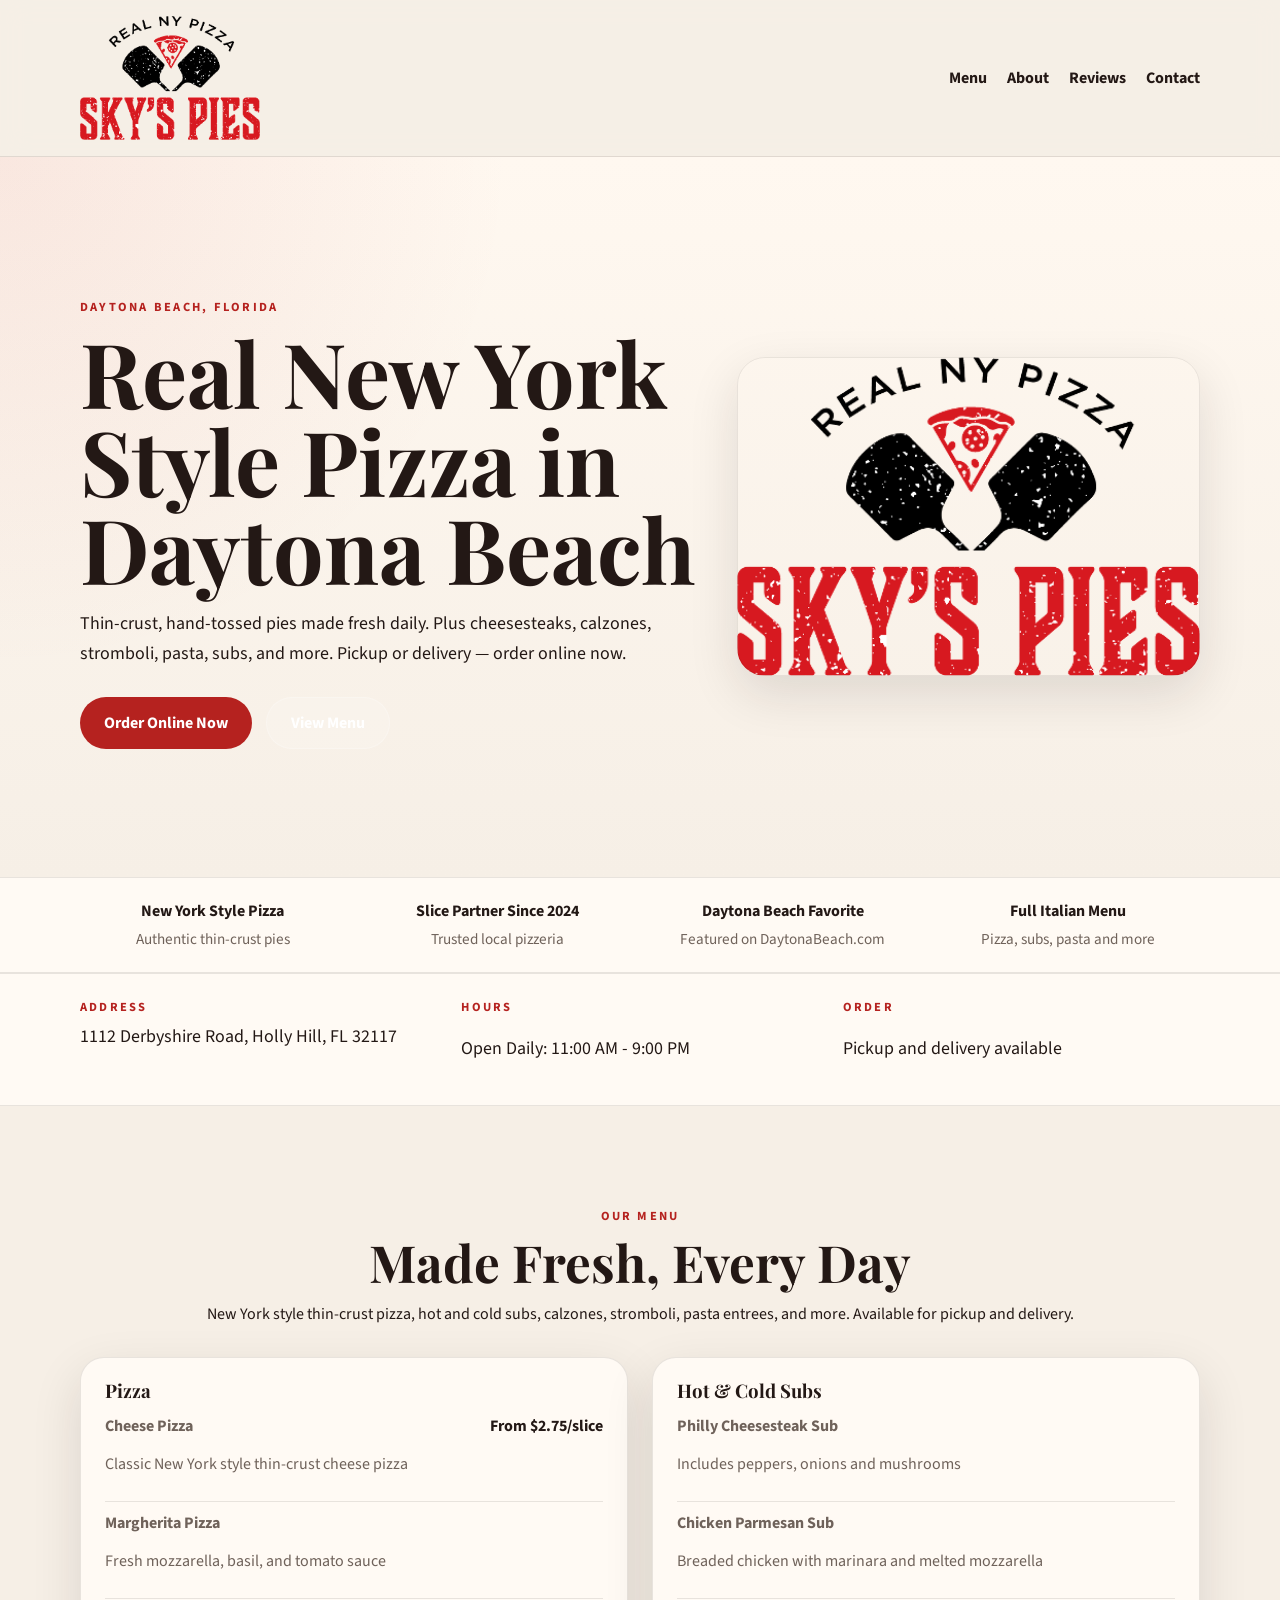
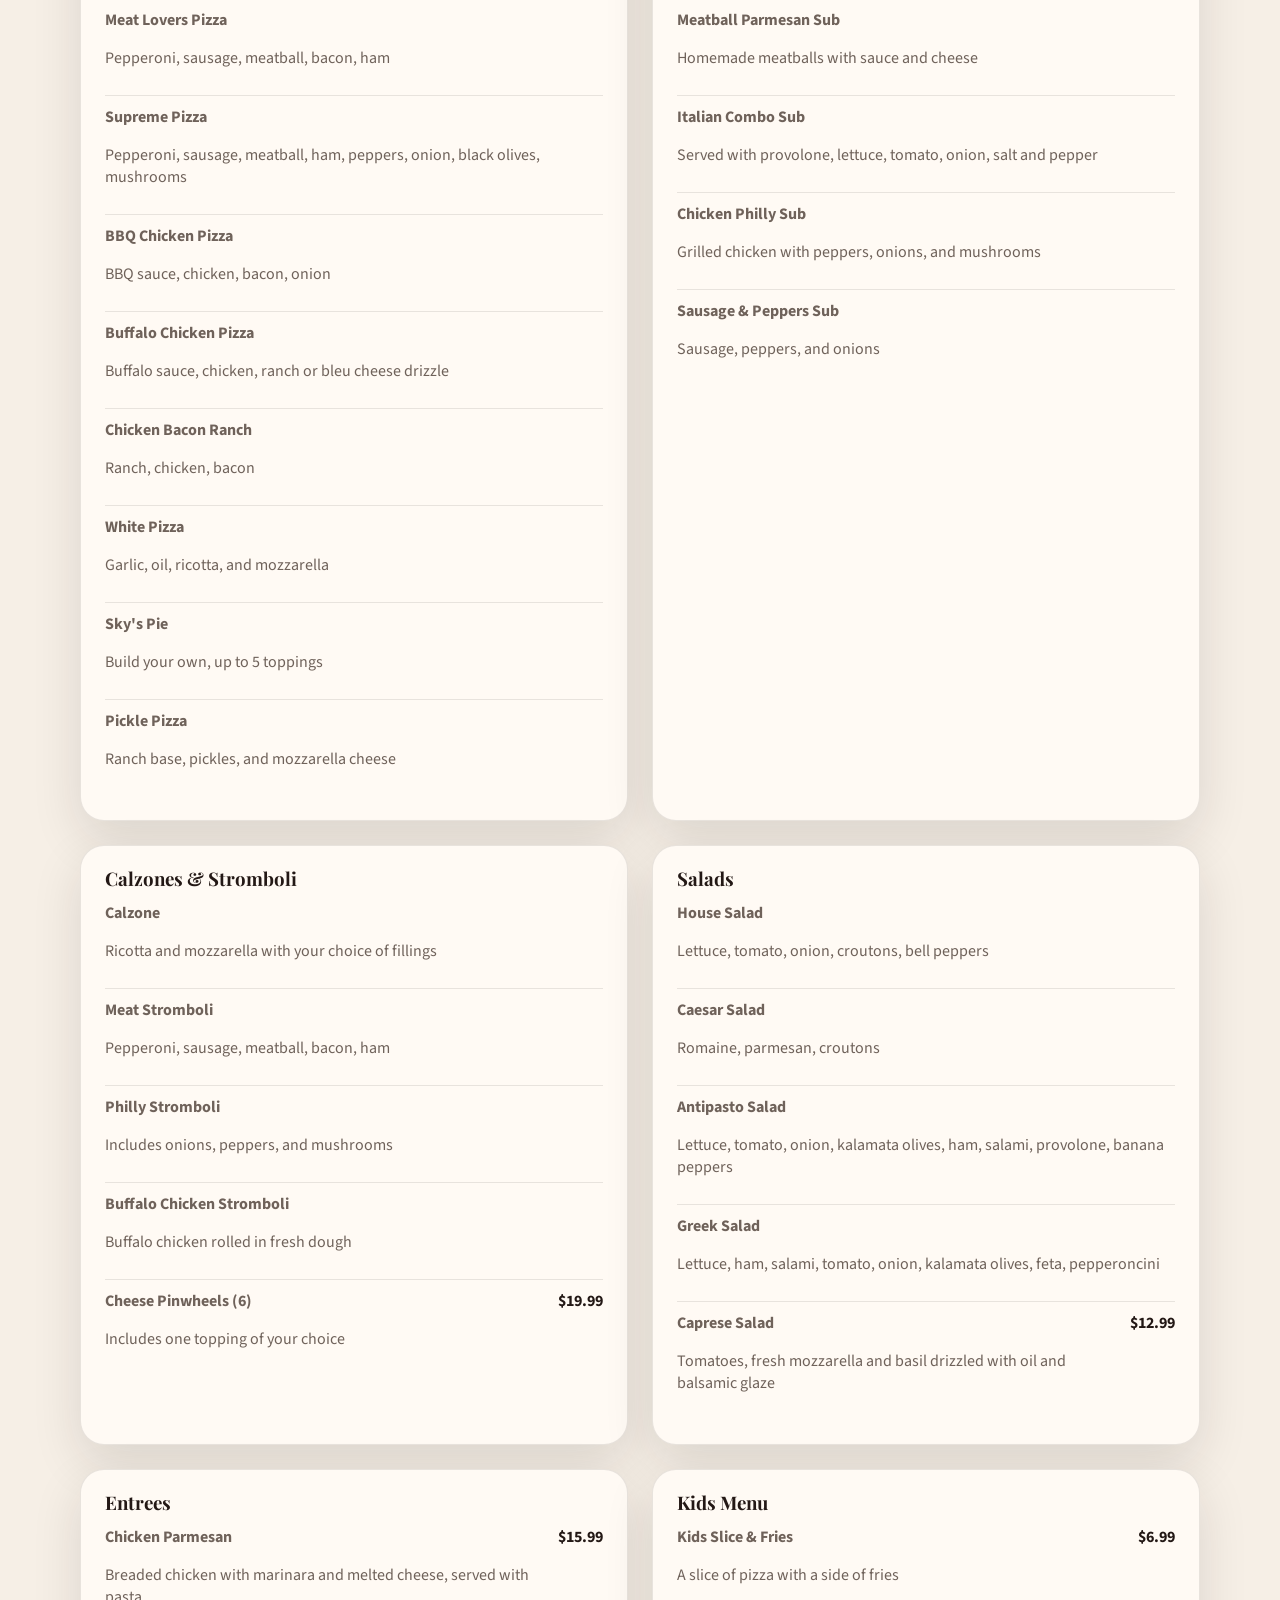
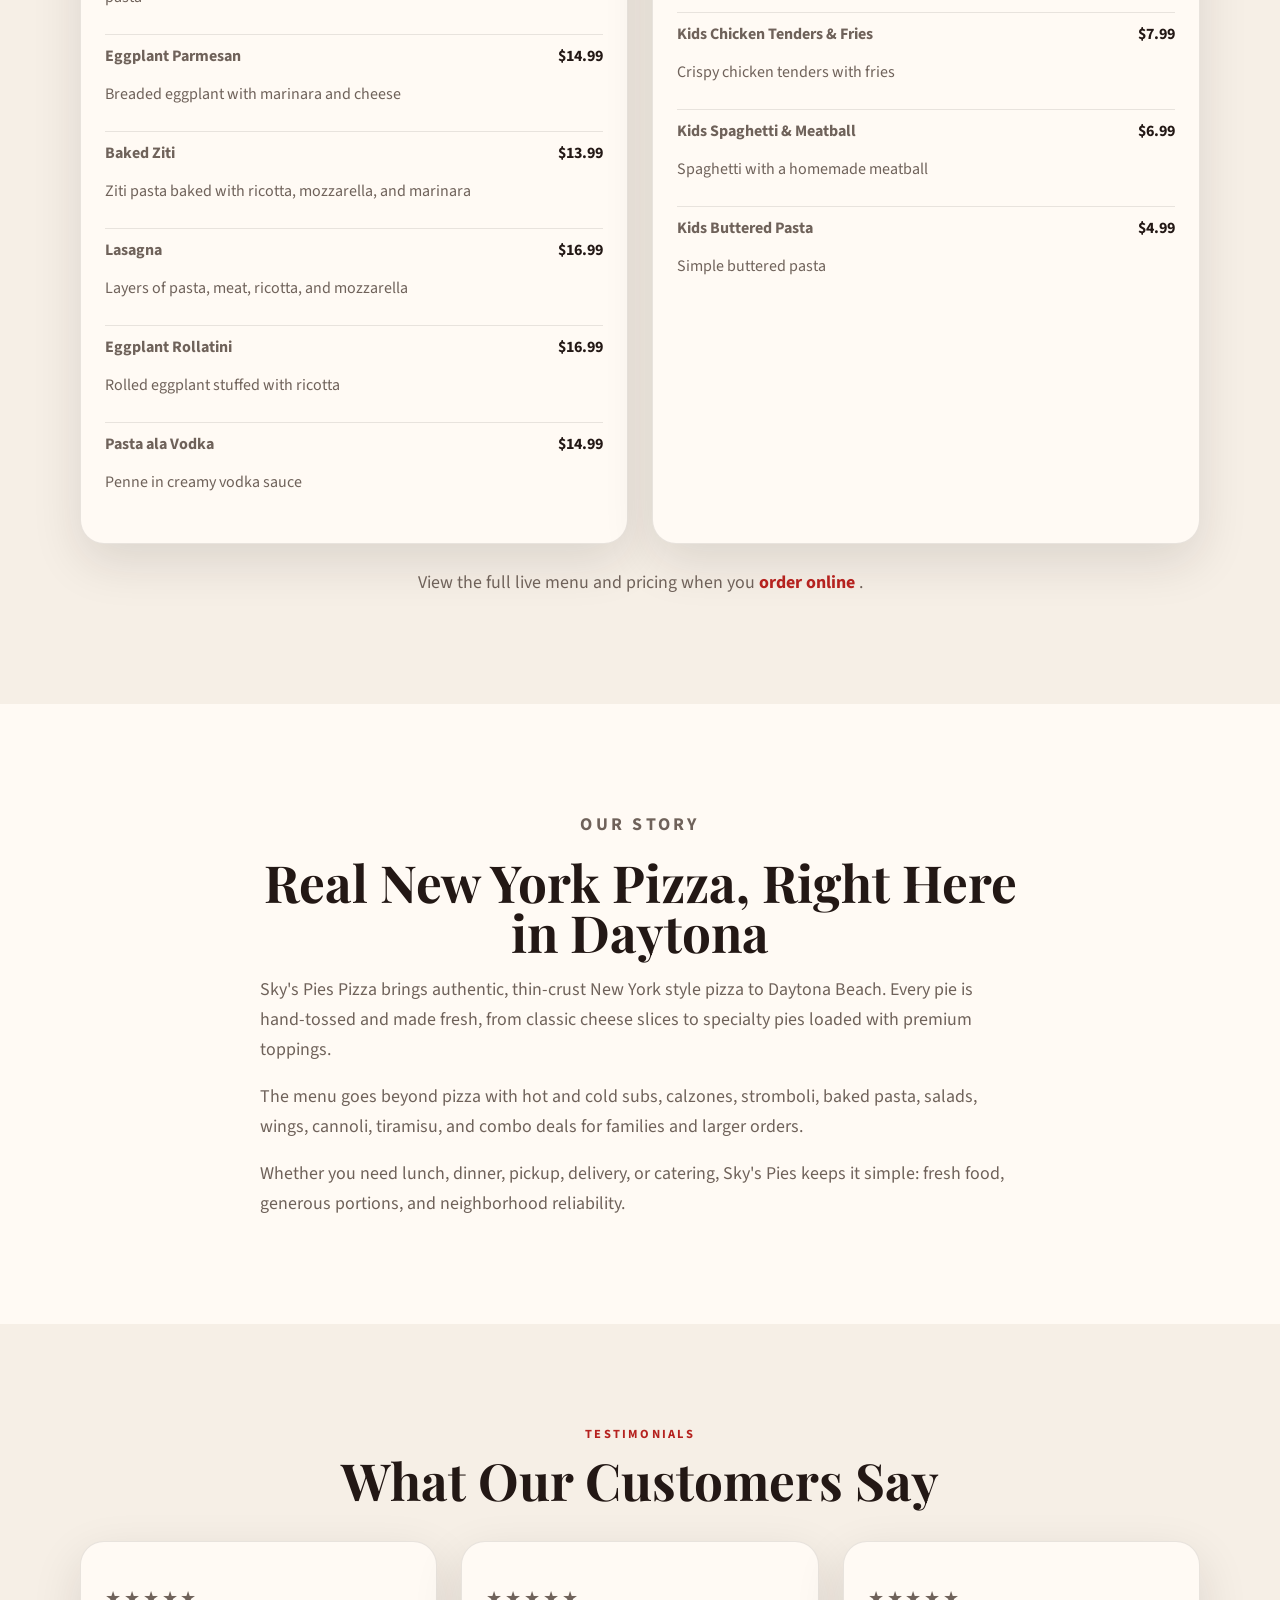
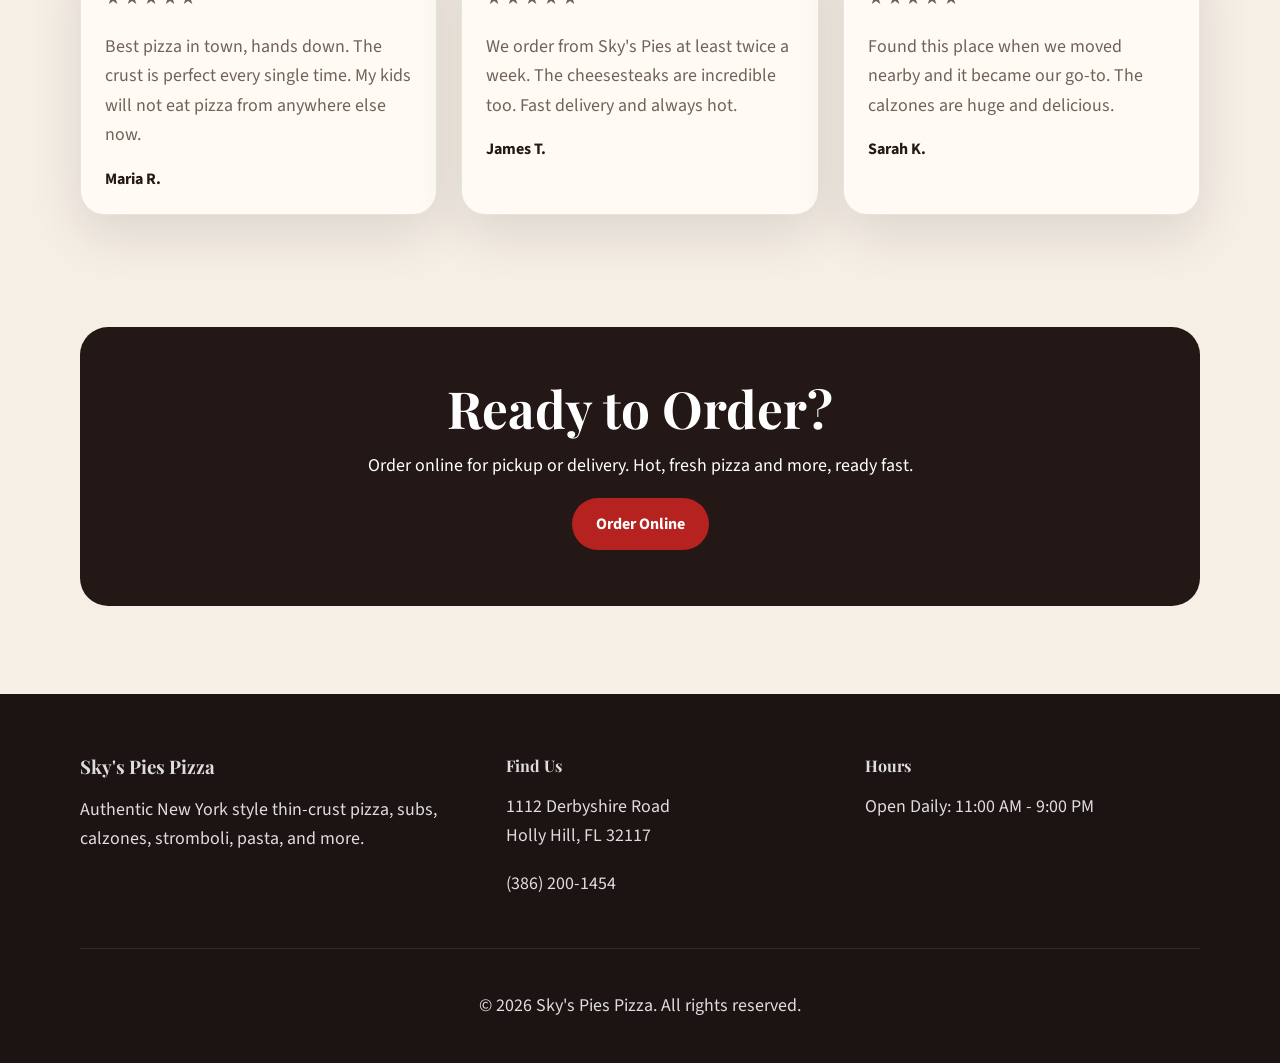
==== commit d0908b61: "Add files via upload" ====
--- a/index.html
+++ b/index.html
@@ -55,9 +55,9 @@
                 target="_blank"
                 rel="noopener noreferrer"
               >
-                Order Online
+                Order Online Now
               </a>
-              <a class="button secondary" href="tel:3862001454">(386) 200-1454</a>
+              <a class="button secondary hero-menu-link" href="#menu">View Menu</a>
             </div>
           </div>
           <div class="hero-card">
@@ -115,76 +115,77 @@
 
       <section id="menu" class="section">
         <div class="container">
-          <p class="eyebrow center">Menu</p>
-          <h2 class="center">Popular Categories</h2>
-          <div class="menu-grid">
-            <article class="card">
-              <img src="./assets/pizza-real-cnTTvh_Y.jpg" alt="New York style pizza" />
-              <div class="card-body">
-                <h3>NY Style Pizza</h3>
-                <p>Hand-tossed thin crust pies with classic and specialty topping options.</p>
-              </div>
-            </article>
-            <article class="card">
-              <img src="./assets/stromboli-real-CfOr4fPI.jpg" alt="Stromboli" />
-              <div class="card-body">
-                <h3>Calzones and Stromboli</h3>
-                <p>Baked fresh, generously filled, and perfect for sharing.</p>
-              </div>
-            </article>
-            <article class="card">
-              <img src="./assets/salad-Bgkpeu4p.jpg" alt="Salad" />
-              <div class="card-body">
-                <h3>Salads and More</h3>
-                <p>Fresh salads, wings, pasta dishes, sandwiches, and house favorites.</p>
-              </div>
-            </article>
-          </div>
+          <p class="eyebrow center">Our Menu</p>
+          <h2 class="center">Made Fresh, Every Day</h2>
+          <p class="menu-intro center">
+            New York style thin-crust pizza, hot and cold subs, calzones, stromboli, pasta entrees,
+            and more. Available for pickup and delivery.
+          </p>
           <div class="menu-categories">
             <article class="menu-category">
               <h3>Pizza</h3>
               <ul>
-                <li><span>Cheese Pizza</span><em>From $2.75/slice</em></li>
-                <li>Margherita Pizza</li>
-                <li>Meat Lovers Pizza</li>
-                <li>Supreme Pizza</li>
-                <li>BBQ Chicken Pizza</li>
-                <li>Buffalo Chicken Pizza</li>
-                <li>Chicken Bacon Ranch</li>
-                <li>White Pizza</li>
-                <li>Pickle Pizza</li>
-              </ul>
-            </article>
-            <article class="menu-category">
-              <h3>Hot and Cold Subs</h3>
-              <ul>
-                <li>Philly Cheesesteak Sub</li>
-                <li>Chicken Parmesan Sub</li>
-                <li>Meatball Parmesan Sub</li>
-                <li>Italian Combo Sub</li>
-                <li>Chicken Philly Sub</li>
-                <li>Sausage and Peppers Sub</li>
-              </ul>
-            </article>
-            <article class="menu-category">
-              <h3>Calzones and Stromboli</h3>
-              <ul>
-                <li>Calzone</li>
-                <li>Meat Stromboli</li>
-                <li>Philly Stromboli</li>
-                <li>Buffalo Chicken Stromboli</li>
-                <li>Cheese Pinwheels (6)</li>
-              </ul>
-            </article>
-            <article class="menu-category">
-              <h3>Pasta</h3>
-              <ul>
-                <li>Chicken Parmesan <em>$15.99</em></li>
-                <li>Eggplant Parmesan <em>$14.99</em></li>
-                <li>Baked Ziti <em>$13.99</em></li>
-                <li>Lasagna <em>$16.99</em></li>
-                <li>Eggplant Rollatini <em>$16.99</em></li>
-                <li>Pasta ala Vodka <em>$14.99</em></li>
+                <li><div><strong>Cheese Pizza</strong><p>Classic New York style thin-crust cheese pizza</p></div><em>From $2.75/slice</em></li>
+                <li><div><strong>Margherita Pizza</strong><p>Fresh mozzarella, basil, and tomato sauce</p></div></li>
+                <li><div><strong>Meat Lovers Pizza</strong><p>Pepperoni, sausage, meatball, bacon, ham</p></div></li>
+                <li><div><strong>Supreme Pizza</strong><p>Pepperoni, sausage, meatball, ham, peppers, onion, black olives, mushrooms</p></div></li>
+                <li><div><strong>BBQ Chicken Pizza</strong><p>BBQ sauce, chicken, bacon, onion</p></div></li>
+                <li><div><strong>Buffalo Chicken Pizza</strong><p>Buffalo sauce, chicken, ranch or bleu cheese drizzle</p></div></li>
+                <li><div><strong>Chicken Bacon Ranch</strong><p>Ranch, chicken, bacon</p></div></li>
+                <li><div><strong>White Pizza</strong><p>Garlic, oil, ricotta, and mozzarella</p></div></li>
+                <li><div><strong>Sky's Pie</strong><p>Build your own, up to 5 toppings</p></div></li>
+                <li><div><strong>Pickle Pizza</strong><p>Ranch base, pickles, and mozzarella cheese</p></div></li>
+              </ul>
+            </article>
+            <article class="menu-category">
+              <h3>Hot &amp; Cold Subs</h3>
+              <ul>
+                <li><div><strong>Philly Cheesesteak Sub</strong><p>Includes peppers, onions and mushrooms</p></div></li>
+                <li><div><strong>Chicken Parmesan Sub</strong><p>Breaded chicken with marinara and melted mozzarella</p></div></li>
+                <li><div><strong>Meatball Parmesan Sub</strong><p>Homemade meatballs with sauce and cheese</p></div></li>
+                <li><div><strong>Italian Combo Sub</strong><p>Served with provolone, lettuce, tomato, onion, salt and pepper</p></div></li>
+                <li><div><strong>Chicken Philly Sub</strong><p>Grilled chicken with peppers, onions, and mushrooms</p></div></li>
+                <li><div><strong>Sausage &amp; Peppers Sub</strong><p>Sausage, peppers, and onions</p></div></li>
+              </ul>
+            </article>
+            <article class="menu-category">
+              <h3>Calzones &amp; Stromboli</h3>
+              <ul>
+                <li><div><strong>Calzone</strong><p>Ricotta and mozzarella with your choice of fillings</p></div></li>
+                <li><div><strong>Meat Stromboli</strong><p>Pepperoni, sausage, meatball, bacon, ham</p></div></li>
+                <li><div><strong>Philly Stromboli</strong><p>Includes onions, peppers, and mushrooms</p></div></li>
+                <li><div><strong>Buffalo Chicken Stromboli</strong><p>Buffalo chicken rolled in fresh dough</p></div></li>
+                <li><div><strong>Cheese Pinwheels (6)</strong><p>Includes one topping of your choice</p></div><em>$19.99</em></li>
+              </ul>
+            </article>
+            <article class="menu-category">
+              <h3>Salads</h3>
+              <ul>
+                <li><div><strong>House Salad</strong><p>Lettuce, tomato, onion, croutons, bell peppers</p></div></li>
+                <li><div><strong>Caesar Salad</strong><p>Romaine, parmesan, croutons</p></div></li>
+                <li><div><strong>Antipasto Salad</strong><p>Lettuce, tomato, onion, kalamata olives, ham, salami, provolone, banana peppers</p></div></li>
+                <li><div><strong>Greek Salad</strong><p>Lettuce, ham, salami, tomato, onion, kalamata olives, feta, pepperoncini</p></div></li>
+                <li><div><strong>Caprese Salad</strong><p>Tomatoes, fresh mozzarella and basil drizzled with oil and balsamic glaze</p></div><em>$12.99</em></li>
+              </ul>
+            </article>
+            <article class="menu-category">
+              <h3>Entrees</h3>
+              <ul>
+                <li><div><strong>Chicken Parmesan</strong><p>Breaded chicken with marinara and melted cheese, served with pasta</p></div><em>$15.99</em></li>
+                <li><div><strong>Eggplant Parmesan</strong><p>Breaded eggplant with marinara and cheese</p></div><em>$14.99</em></li>
+                <li><div><strong>Baked Ziti</strong><p>Ziti pasta baked with ricotta, mozzarella, and marinara</p></div><em>$13.99</em></li>
+                <li><div><strong>Lasagna</strong><p>Layers of pasta, meat, ricotta, and mozzarella</p></div><em>$16.99</em></li>
+                <li><div><strong>Eggplant Rollatini</strong><p>Rolled eggplant stuffed with ricotta</p></div><em>$16.99</em></li>
+                <li><div><strong>Pasta ala Vodka</strong><p>Penne in creamy vodka sauce</p></div><em>$14.99</em></li>
+              </ul>
+            </article>
+            <article class="menu-category">
+              <h3>Kids Menu</h3>
+              <ul>
+                <li><div><strong>Kids Slice &amp; Fries</strong><p>A slice of pizza with a side of fries</p></div><em>$6.99</em></li>
+                <li><div><strong>Kids Chicken Tenders &amp; Fries</strong><p>Crispy chicken tenders with fries</p></div><em>$7.99</em></li>
+                <li><div><strong>Kids Spaghetti &amp; Meatball</strong><p>Spaghetti with a homemade meatball</p></div><em>$6.99</em></li>
+                <li><div><strong>Kids Buttered Pasta</strong><p>Simple buttered pasta</p></div><em>$4.99</em></li>
               </ul>
             </article>
           </div>
--- a/assets/site.css
+++ b/assets/site.css
@@ -72,15 +72,10 @@
 
 .hero {
   position: relative;
+  background:
+    radial-gradient(circle at top left, rgba(181, 34, 31, 0.08), transparent 35%),
+    linear-gradient(180deg, #fff8f0 0%, #f6efe6 100%);
   overflow: hidden;
-}
-
-.hero-bg {
-  position: absolute;
-  inset: 0;
-  background:
-    linear-gradient(rgba(35, 24, 21, 0.55), rgba(35, 24, 21, 0.4)),
-    url("./skys-hero-bg-BjyC9nHN.jpg") center/cover;
 }
 
 .hero-grid {
@@ -94,7 +89,7 @@
 }
 
 .hero-copy {
-  color: white;
+  color: var(--ink);
 }
 
 .eyebrow,
@@ -107,7 +102,7 @@
 }
 
 .hero .eyebrow {
-  color: #ffd5b1;
+  color: var(--accent);
 }
 
 h1,
@@ -177,6 +172,40 @@
 .hero-card img {
   border-radius: 28px;
   box-shadow: var(--shadow);
+  outline: 1px solid rgba(0, 0, 0, 0.08);
+  outline-offset: -1px;
+  max-height: 600px;
+  object-fit: cover;
+  width: 100%;
+}
+
+.feature-strip {
+  background: var(--paper);
+  border-top: 1px solid var(--line);
+  border-bottom: 1px solid var(--line);
+}
+
+.feature-grid {
+  display: grid;
+  grid-template-columns: repeat(4, minmax(0, 1fr));
+  gap: 20px;
+  padding: 22px 0;
+}
+
+.feature-item {
+  display: flex;
+  flex-direction: column;
+  gap: 6px;
+  text-align: center;
+}
+
+.feature-item strong {
+  font-size: 1rem;
+}
+
+.feature-item span {
+  color: var(--muted);
+  font-size: 0.95rem;
 }
 
 .info-bar {
@@ -253,6 +282,52 @@
   text-align: center;
 }
 
+.menu-categories {
+  display: grid;
+  grid-template-columns: repeat(2, minmax(0, 1fr));
+  gap: 24px;
+  margin-top: 32px;
+}
+
+.menu-category {
+  background: var(--paper);
+  border: 1px solid var(--line);
+  border-radius: 24px;
+  padding: 24px;
+  box-shadow: var(--shadow);
+}
+
+.menu-category h3 {
+  margin-bottom: 14px;
+}
+
+.menu-category ul {
+  margin: 0;
+  padding: 0;
+  list-style: none;
+}
+
+.menu-category li {
+  display: flex;
+  justify-content: space-between;
+  gap: 16px;
+  padding: 10px 0;
+  border-top: 1px solid var(--line);
+  color: var(--muted);
+}
+
+.menu-category li:first-child {
+  border-top: 0;
+  padding-top: 0;
+}
+
+.menu-category em {
+  color: var(--ink);
+  font-style: normal;
+  font-weight: 700;
+  white-space: nowrap;
+}
+
 .menu-note a {
   color: var(--accent);
   font-weight: 700;
@@ -295,7 +370,9 @@
 @media (max-width: 900px) {
   .hero-grid,
   .info-grid,
+  .feature-grid,
   .menu-grid,
+  .menu-categories,
   .reviews-grid,
   .footer-grid {
     grid-template-columns: 1fr;
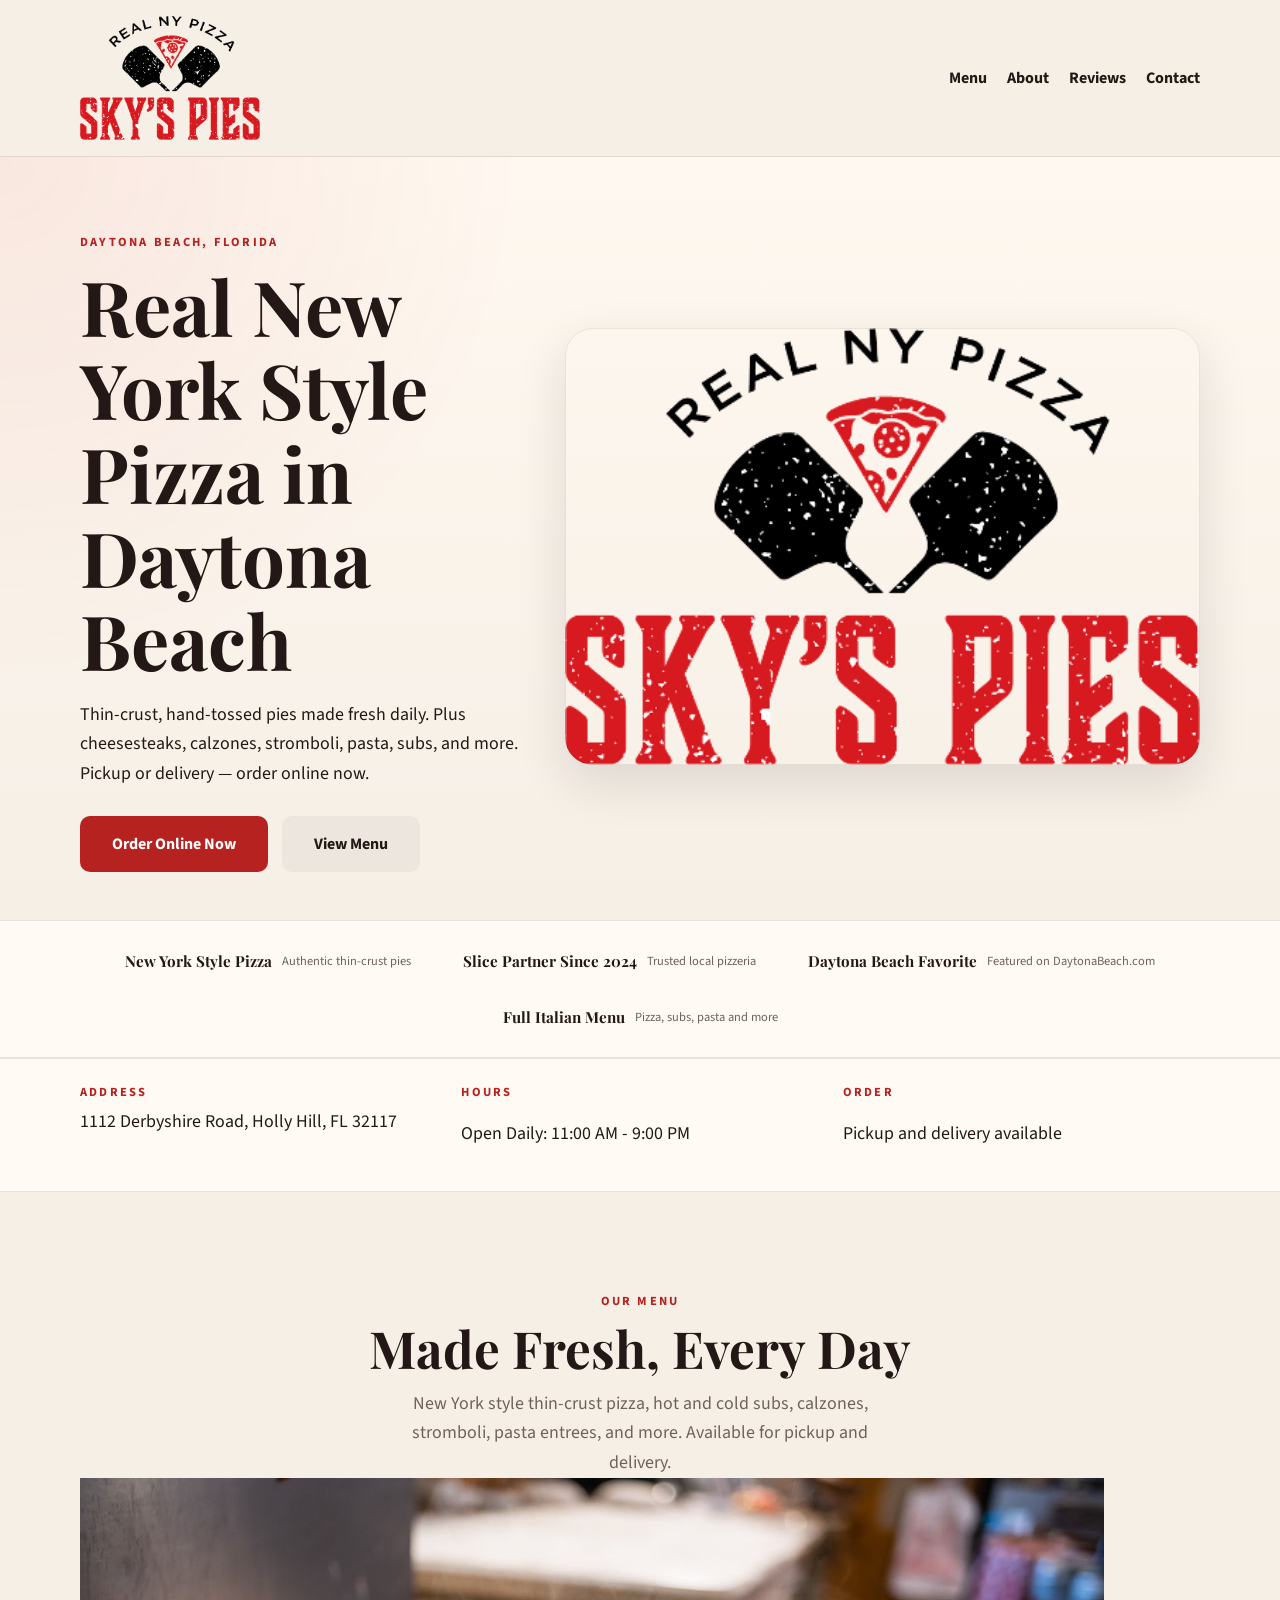
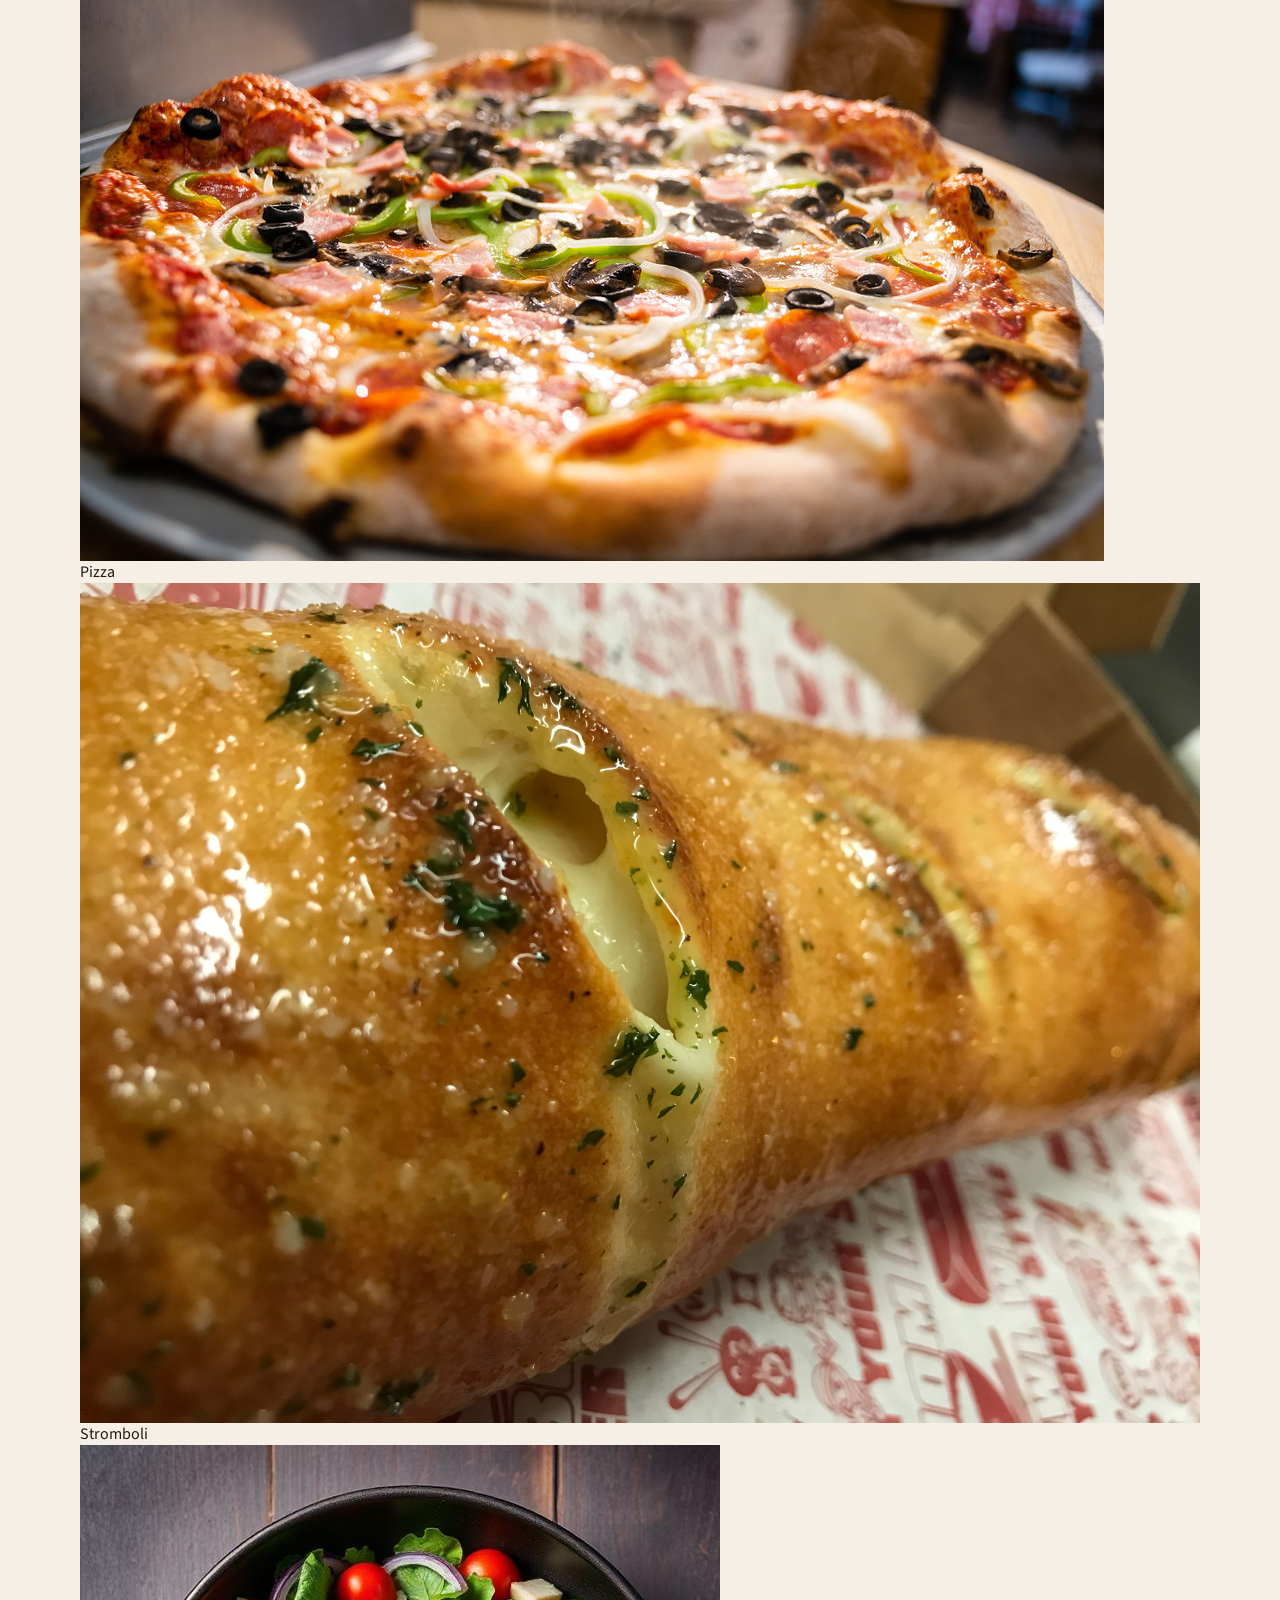
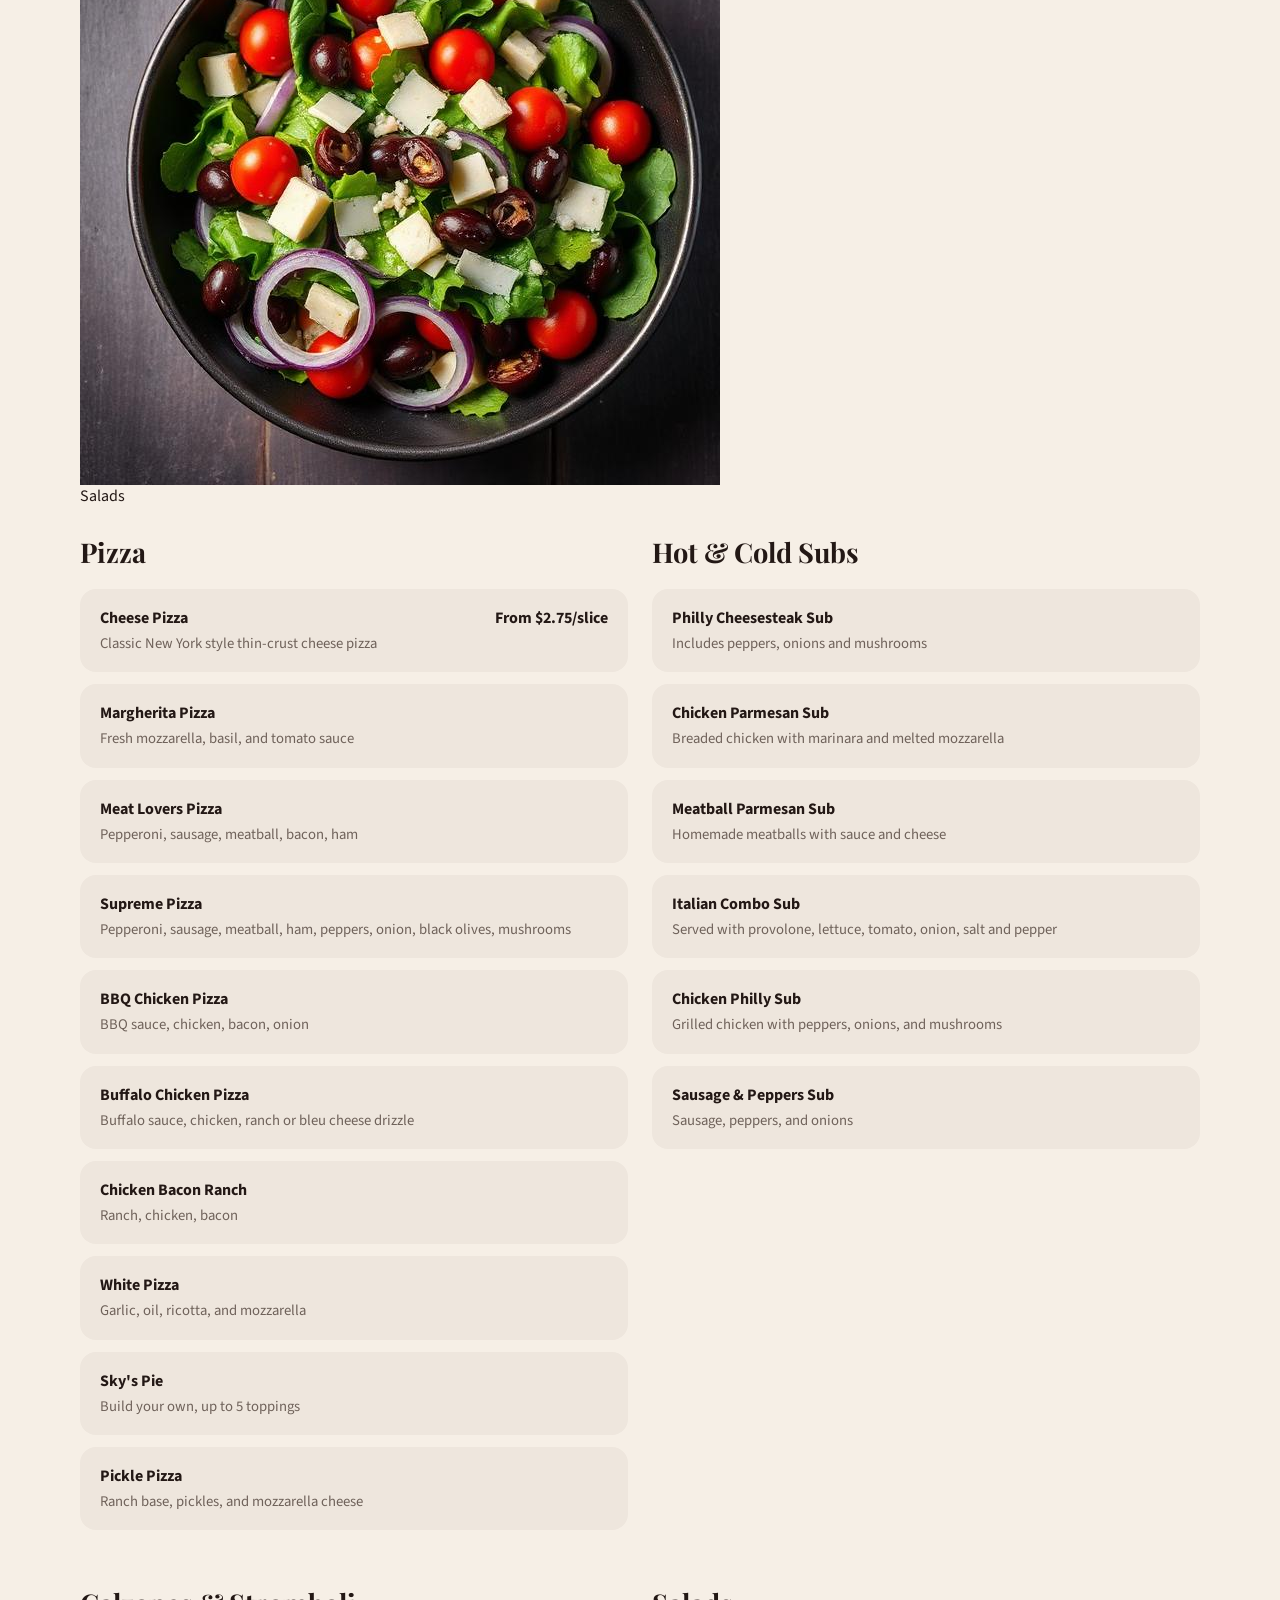
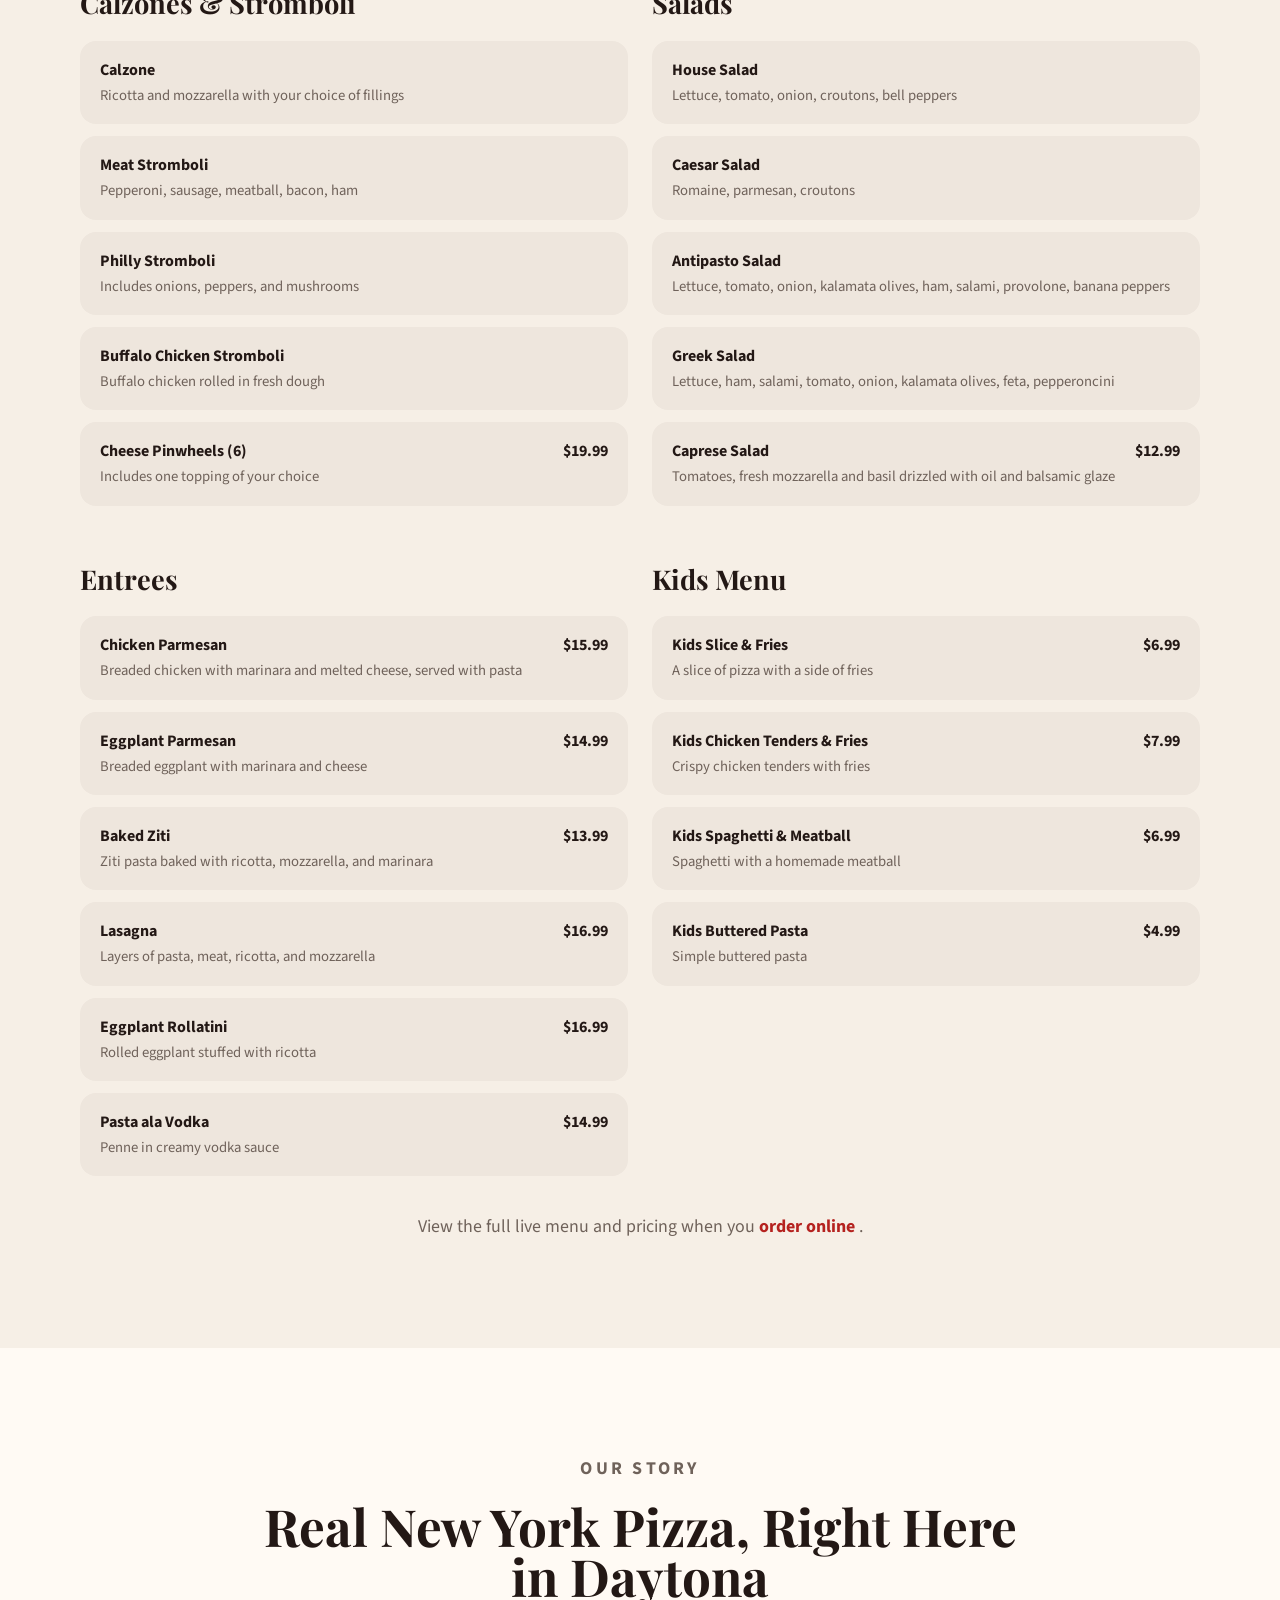
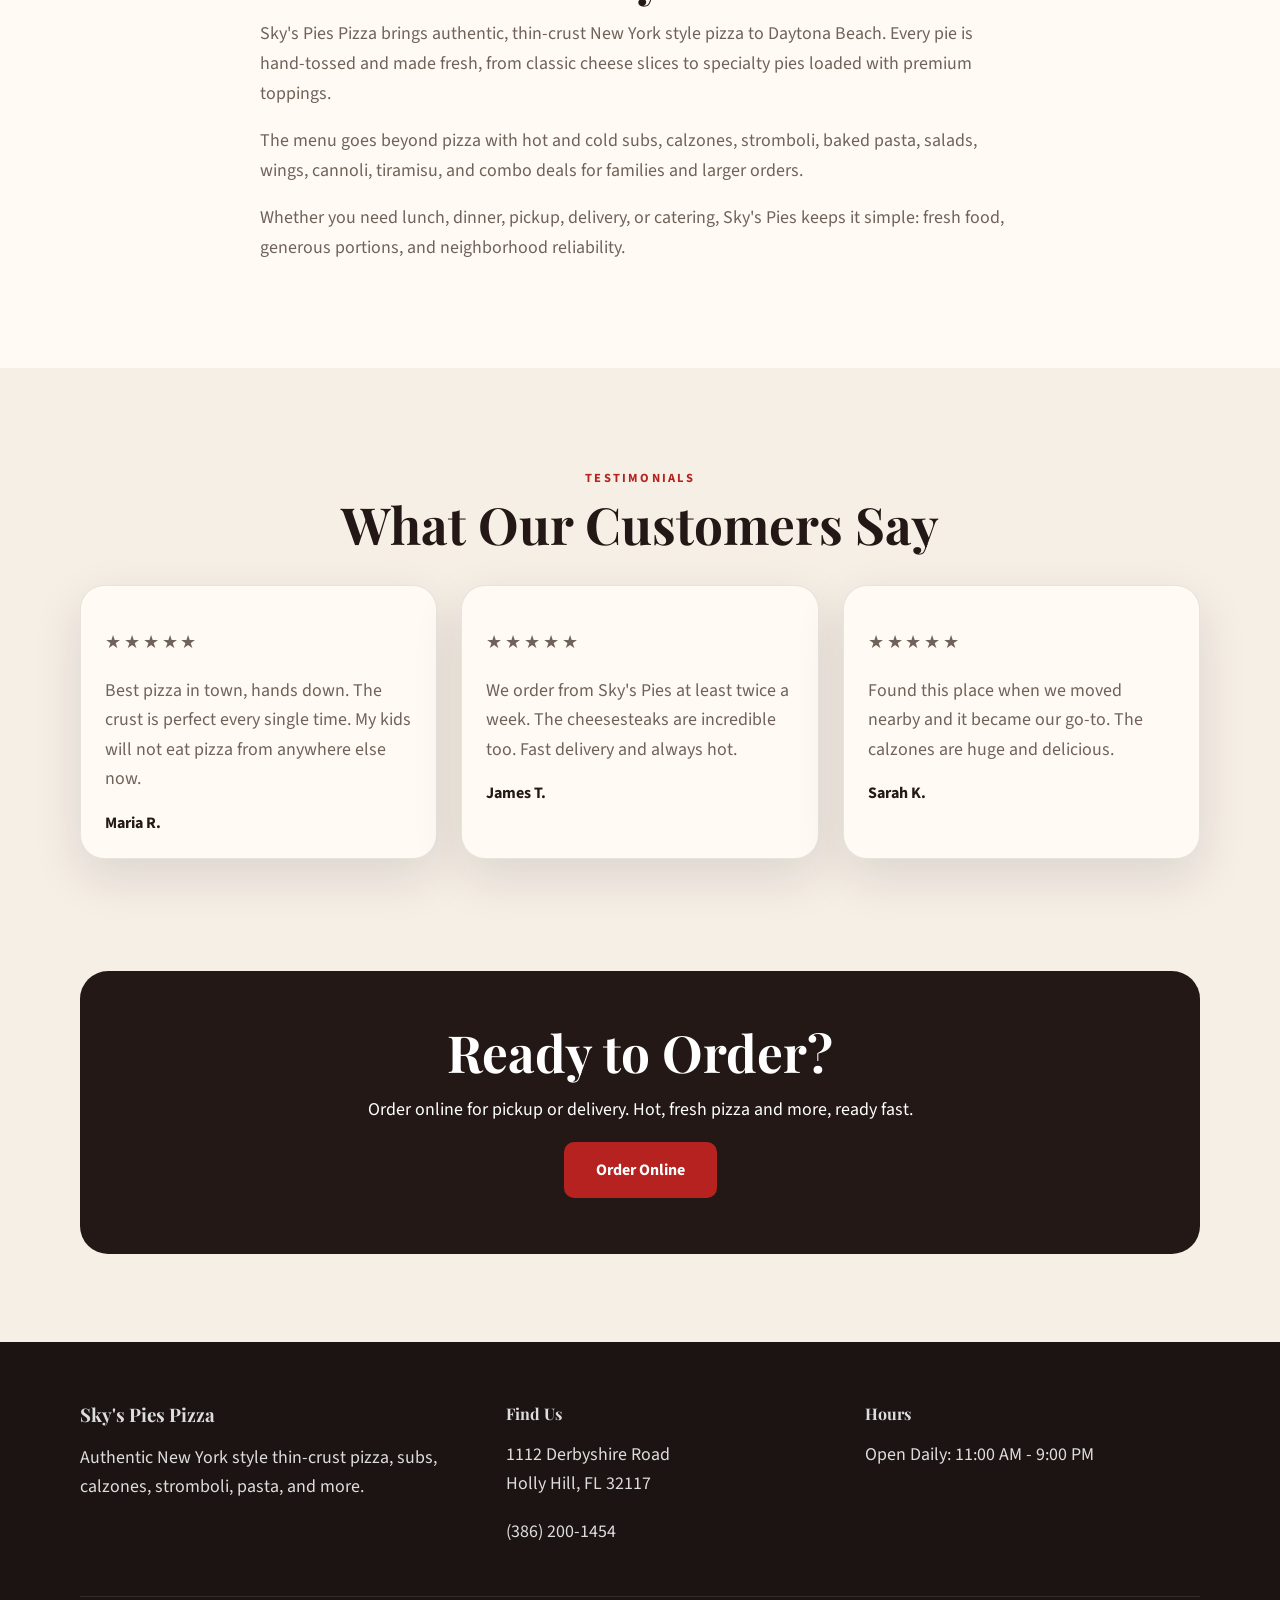
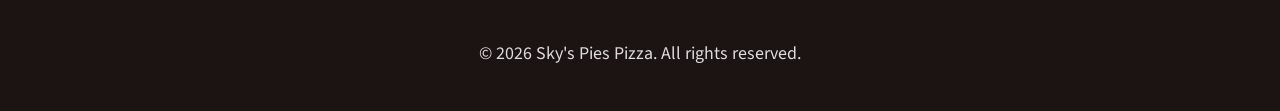
==== commit 0934a787: "Add files via upload" ====
--- a/index.html
+++ b/index.html
@@ -121,6 +121,23 @@
             New York style thin-crust pizza, hot and cold subs, calzones, stromboli, pasta entrees,
             and more. Available for pickup and delivery.
           </p>
+          <div class="photo-grid">
+            <article class="photo-card">
+              <img src="./assets/pizza-real-cnTTvh_Y.jpg" alt="Sky's Pies New York style pizza" />
+              <span>Pizza</span>
+            </article>
+            <article class="photo-card">
+              <img
+                src="./assets/stromboli-real-CfOr4fPI.jpg"
+                alt="Stromboli stuffed with meats and cheese"
+              />
+              <span>Stromboli</span>
+            </article>
+            <article class="photo-card">
+              <img src="./assets/salad-Bgkpeu4p.jpg" alt="Fresh Italian salad" />
+              <span>Salads</span>
+            </article>
+          </div>
           <div class="menu-categories">
             <article class="menu-category">
               <h3>Pizza</h3>
--- a/assets/site.css
+++ b/assets/site.css
@@ -81,11 +81,11 @@
 .hero-grid {
   position: relative;
   display: grid;
-  grid-template-columns: 1.2fr 0.9fr;
-  gap: 40px;
+  grid-template-columns: 5fr 7fr;
+  gap: 32px;
   align-items: center;
-  min-height: 720px;
-  padding: 72px 0;
+  min-height: 80svh;
+  padding: 64px 0 48px;
 }
 
 .hero-copy {
@@ -115,7 +115,9 @@
 }
 
 h1 {
-  font-size: clamp(3rem, 7vw, 6rem);
+  font-size: clamp(2.5rem, 6vw, 4.75rem);
+  line-height: 1.1;
+  margin-bottom: 0;
 }
 
 h2 {
@@ -147,9 +149,9 @@
   display: inline-flex;
   align-items: center;
   justify-content: center;
-  min-height: 52px;
-  padding: 0 24px;
-  border-radius: 999px;
+  min-height: 56px;
+  padding: 0 32px;
+  border-radius: 10px;
   font-weight: 700;
   transition: 0.2s ease;
 }
@@ -164,9 +166,12 @@
 }
 
 .button.secondary {
-  background: rgba(255, 255, 255, 0.14);
-  color: white;
-  border: 1px solid rgba(255, 255, 255, 0.24);
+  background: #ece6de;
+  color: var(--ink);
+}
+
+.button.secondary:hover {
+  background: #e2dad1;
 }
 
 .hero-card img {
@@ -186,26 +191,30 @@
 }
 
 .feature-grid {
-  display: grid;
-  grid-template-columns: repeat(4, minmax(0, 1fr));
+  display: flex;
+  flex-wrap: wrap;
+  justify-content: center;
   gap: 20px;
   padding: 22px 0;
 }
 
 .feature-item {
   display: flex;
-  flex-direction: column;
-  gap: 6px;
-  text-align: center;
+  align-items: center;
+  gap: 10px;
+  padding: 8px 16px;
+  text-align: left;
 }
 
 .feature-item strong {
-  font-size: 1rem;
+  display: block;
+  font-size: 0.95rem;
+  font-family: "Playfair Display", serif;
 }
 
 .feature-item span {
   color: var(--muted);
-  font-size: 0.95rem;
+  font-size: 0.78rem;
 }
 
 .info-bar {
@@ -238,17 +247,23 @@
   text-align: center;
 }
 
-.menu-grid,
 .reviews-grid,
 .footer-grid {
   display: grid;
   gap: 24px;
 }
 
-.menu-grid,
 .reviews-grid {
   grid-template-columns: repeat(3, minmax(0, 1fr));
   margin-top: 36px;
+}
+
+.menu-intro {
+  max-width: 55ch;
+  margin: 16px auto 0;
+  color: var(--muted);
+  font-size: 1.12rem;
+  line-height: 1.65;
 }
 
 .card,
@@ -285,20 +300,21 @@
 .menu-categories {
   display: grid;
   grid-template-columns: repeat(2, minmax(0, 1fr));
-  gap: 24px;
+  gap: 48px 24px;
   margin-top: 32px;
 }
 
 .menu-category {
-  background: var(--paper);
-  border: 1px solid var(--line);
-  border-radius: 24px;
-  padding: 24px;
-  box-shadow: var(--shadow);
+  background: transparent;
+  border: 0;
+  border-radius: 0;
+  padding: 0;
+  box-shadow: none;
 }
 
 .menu-category h3 {
-  margin-bottom: 14px;
+  margin-bottom: 24px;
+  font-size: 1.7rem;
 }
 
 .menu-category ul {
@@ -311,14 +327,19 @@
   display: flex;
   justify-content: space-between;
   gap: 16px;
-  padding: 10px 0;
-  border-top: 1px solid var(--line);
+  align-items: flex-start;
+  padding: 18px 20px;
+  border-top: 0;
   color: var(--muted);
-}
-
-.menu-category li:first-child {
-  border-top: 0;
-  padding-top: 0;
+  background: #eee6dd;
+  border-radius: 16px;
+  margin-bottom: 12px;
+}
+
+.menu-category li p {
+  margin: 4px 0 0;
+  font-size: 0.92rem;
+  line-height: 1.45;
 }
 
 .menu-category em {
@@ -326,6 +347,12 @@
   font-style: normal;
   font-weight: 700;
   white-space: nowrap;
+}
+
+.menu-category strong {
+  display: block;
+  color: var(--ink);
+  font-size: 1rem;
 }
 
 .menu-note a {
@@ -371,7 +398,6 @@
   .hero-grid,
   .info-grid,
   .feature-grid,
-  .menu-grid,
   .menu-categories,
   .reviews-grid,
   .footer-grid {
@@ -390,4 +416,10 @@
   .hero-grid {
     min-height: auto;
   }
-}
+
+  .feature-item {
+    justify-content: center;
+    text-align: center;
+    flex-direction: column;
+  }
+}
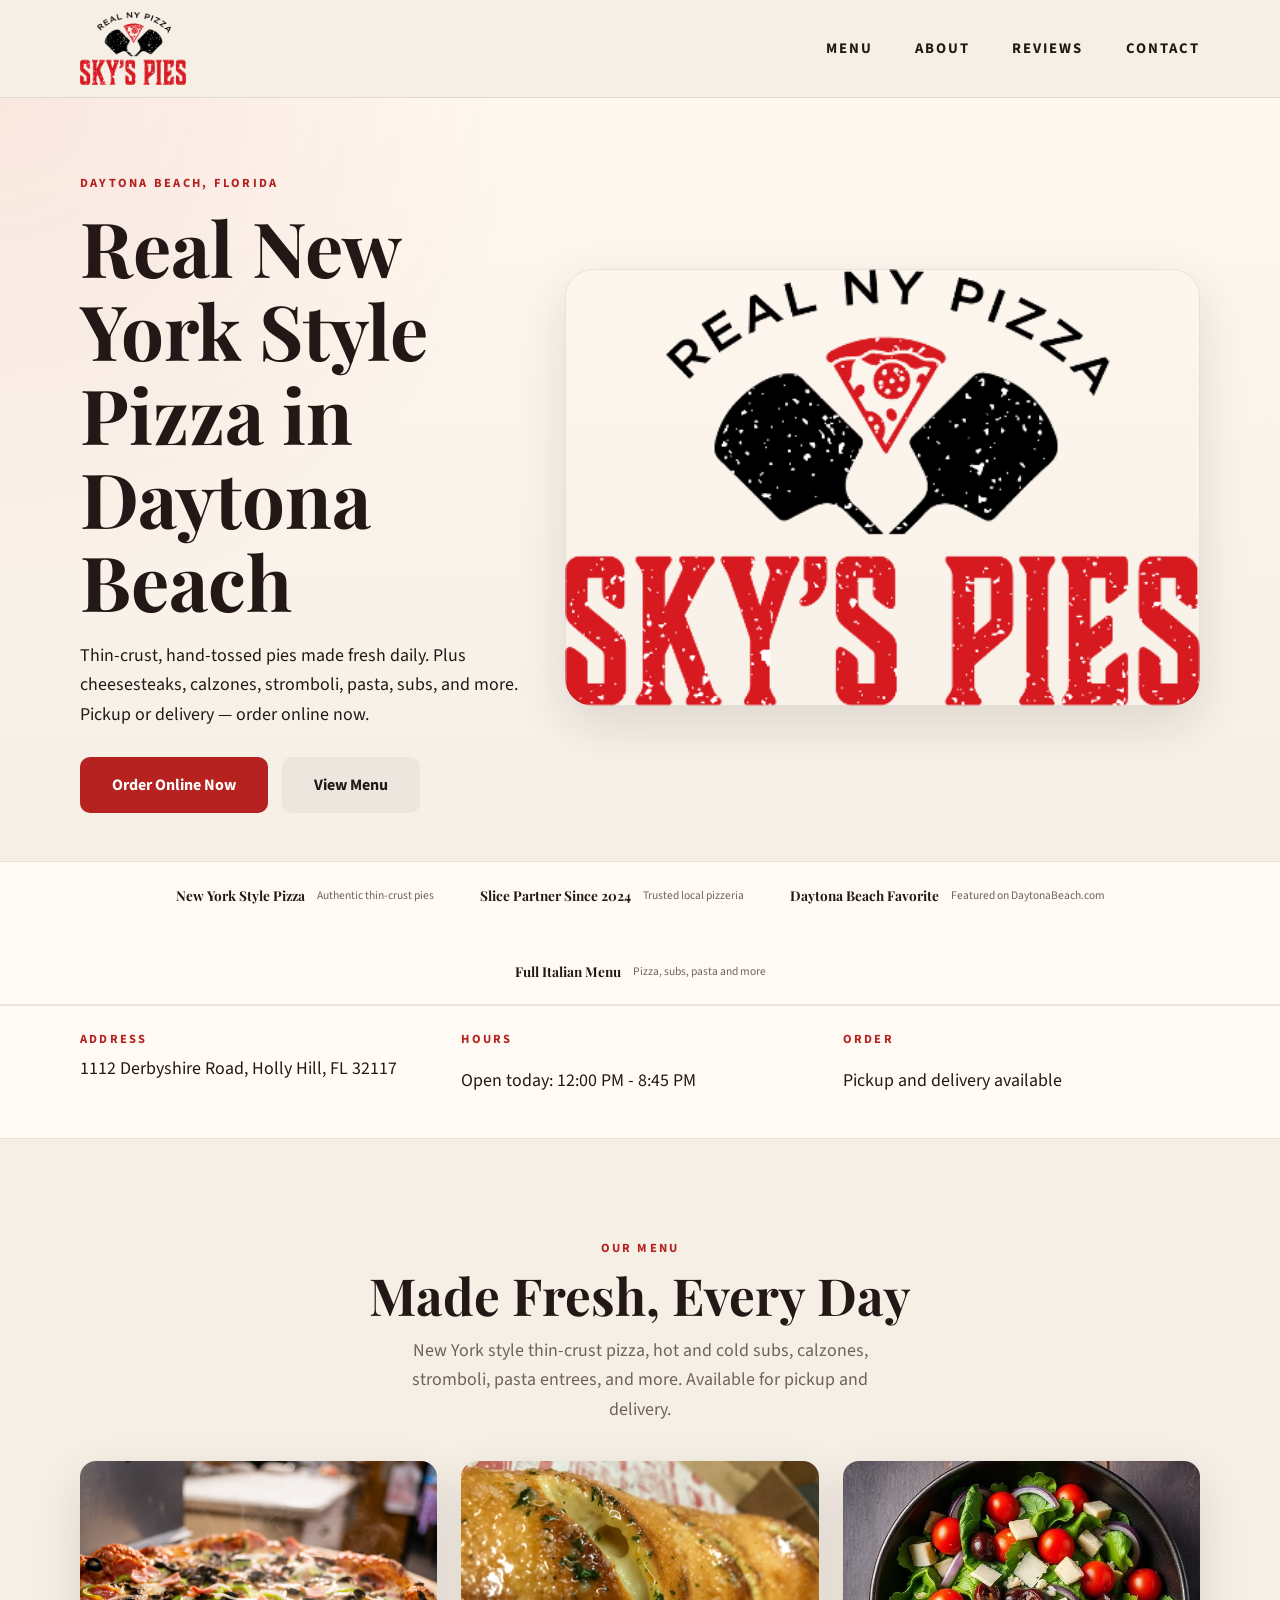
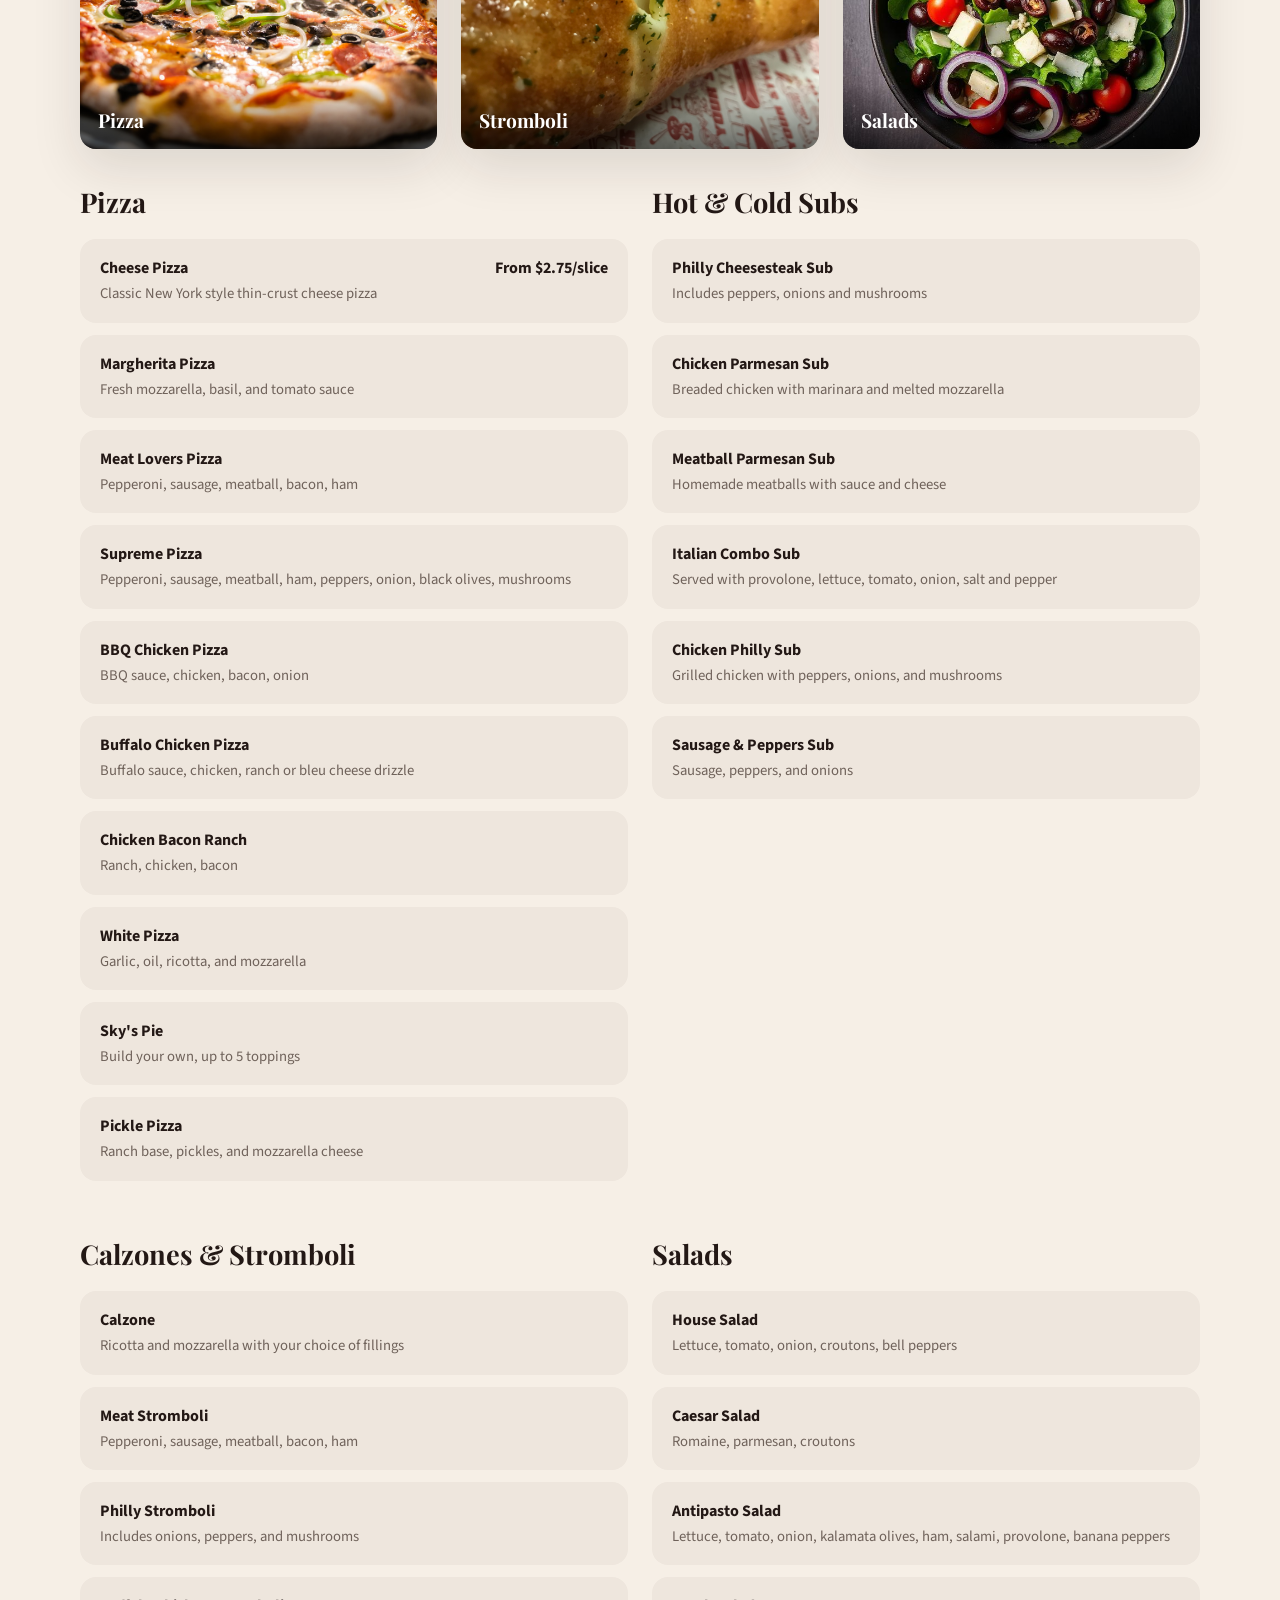
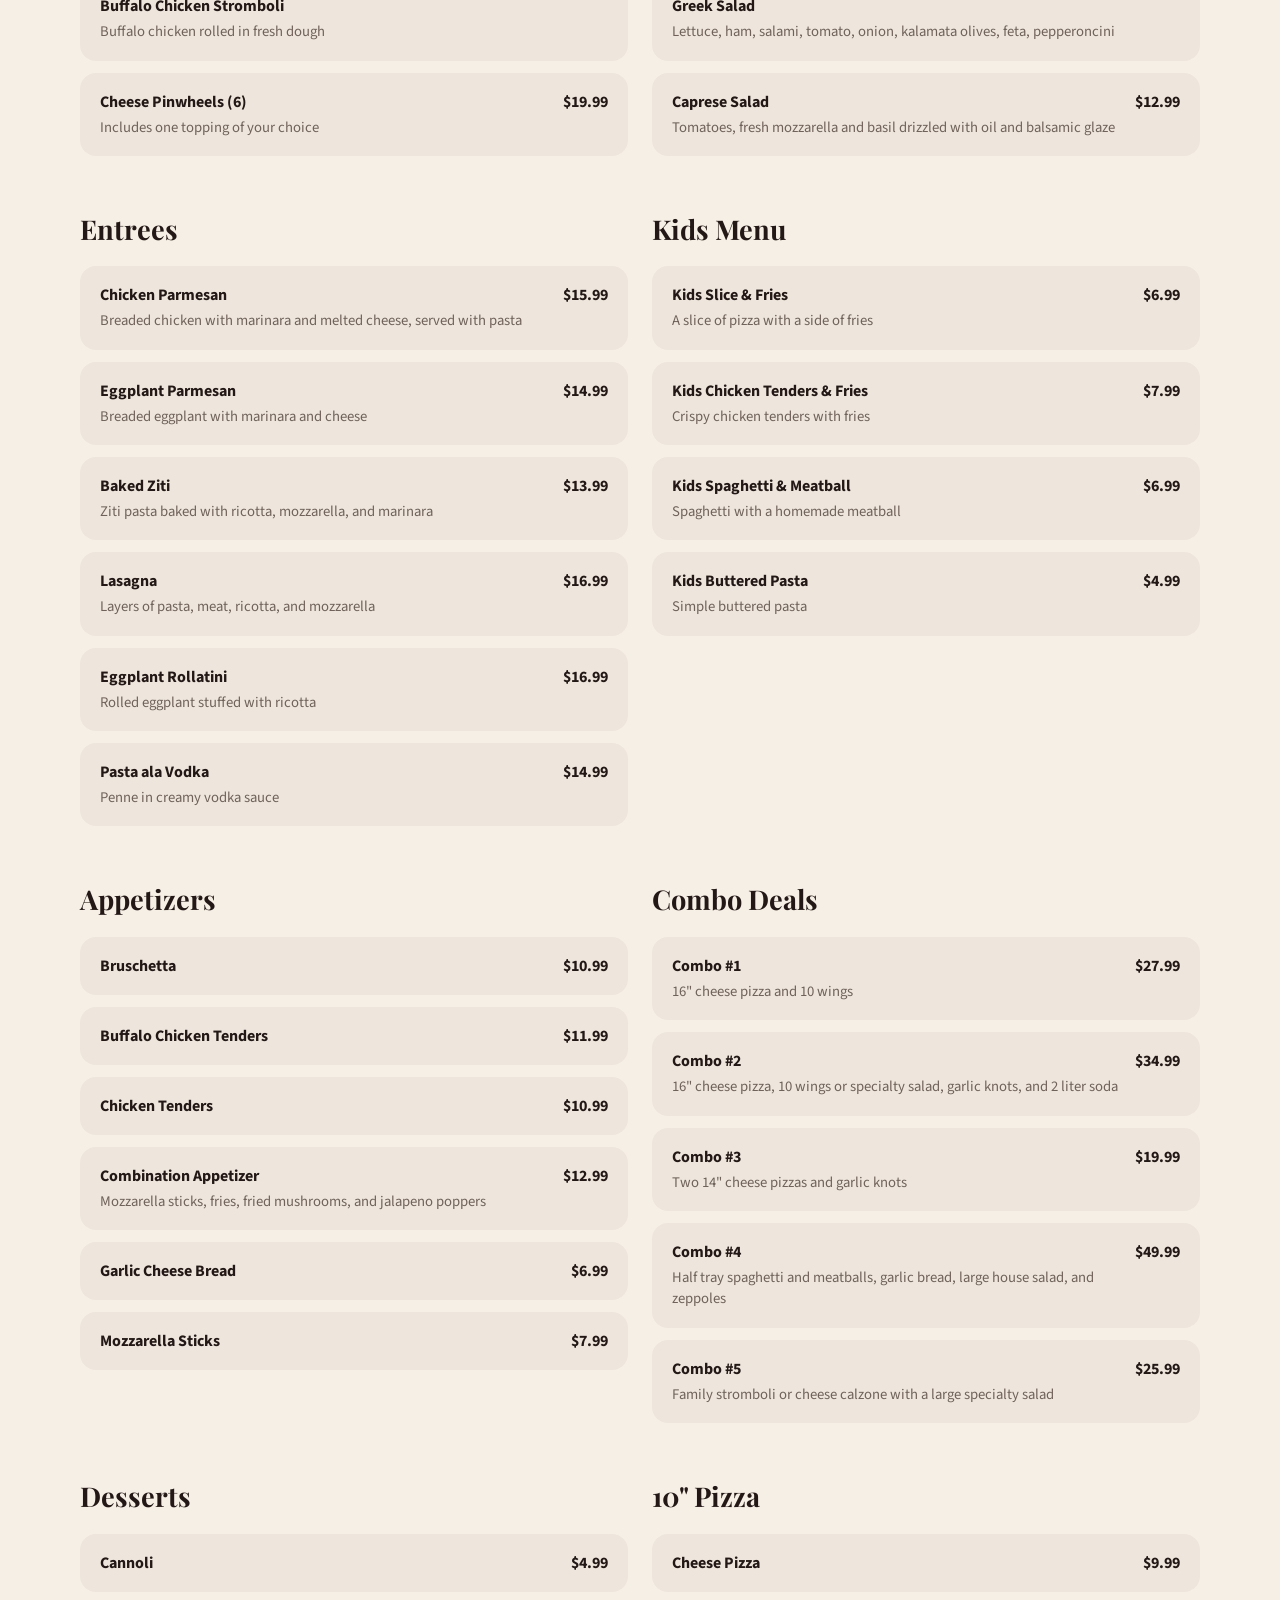
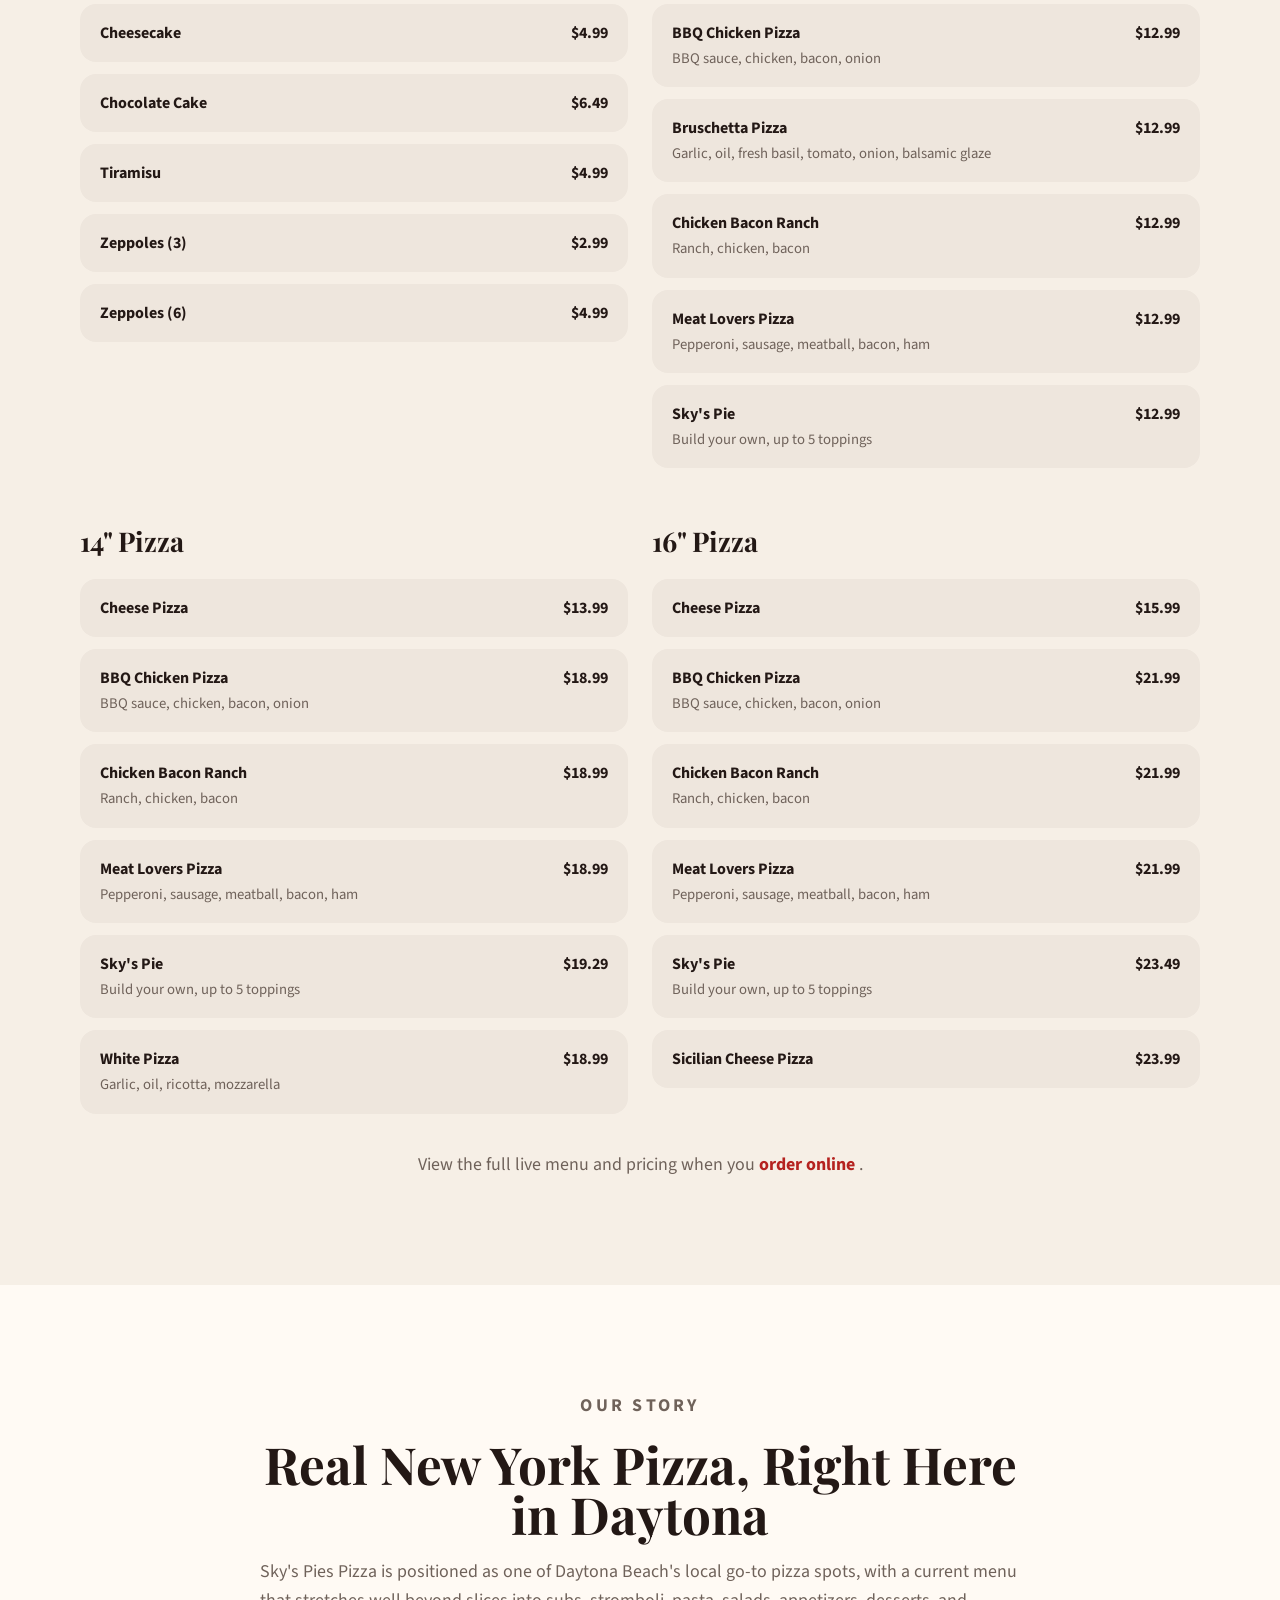
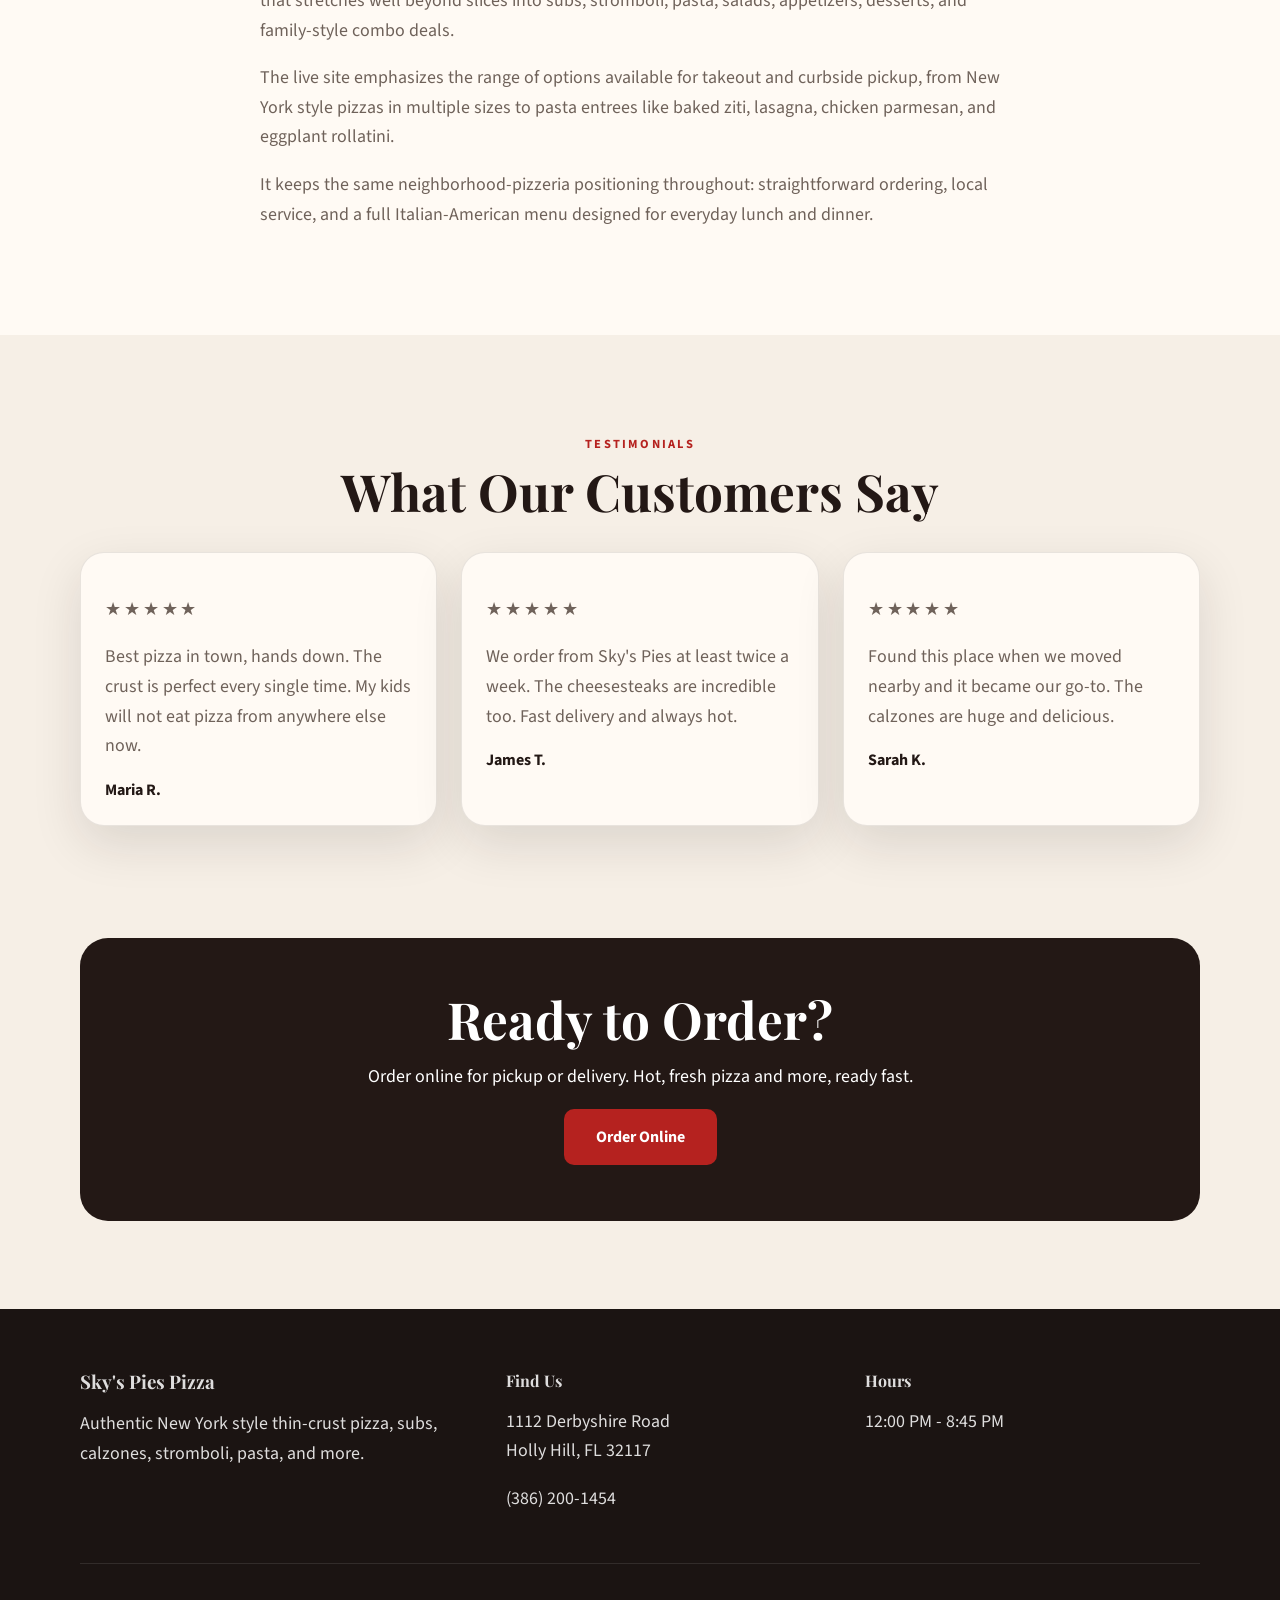
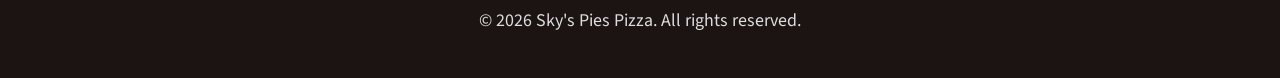
==== commit 57f7d2a2: "Add files via upload" ====
--- a/index.html
+++ b/index.html
@@ -104,7 +104,7 @@
           </div>
           <div>
             <span class="label">Hours</span>
-            <p>Open Daily: 11:00 AM - 9:00 PM</p>
+            <p>Open today: 12:00 PM - 8:45 PM</p>
           </div>
           <div>
             <span class="label">Order</span>
@@ -205,6 +205,71 @@
                 <li><div><strong>Kids Buttered Pasta</strong><p>Simple buttered pasta</p></div><em>$4.99</em></li>
               </ul>
             </article>
+            <article class="menu-category">
+              <h3>Appetizers</h3>
+              <ul>
+                <li><div><strong>Bruschetta</strong></div><em>$10.99</em></li>
+                <li><div><strong>Buffalo Chicken Tenders</strong></div><em>$11.99</em></li>
+                <li><div><strong>Chicken Tenders</strong></div><em>$10.99</em></li>
+                <li><div><strong>Combination Appetizer</strong><p>Mozzarella sticks, fries, fried mushrooms, and jalapeno poppers</p></div><em>$12.99</em></li>
+                <li><div><strong>Garlic Cheese Bread</strong></div><em>$6.99</em></li>
+                <li><div><strong>Mozzarella Sticks</strong></div><em>$7.99</em></li>
+              </ul>
+            </article>
+            <article class="menu-category">
+              <h3>Combo Deals</h3>
+              <ul>
+                <li><div><strong>Combo #1</strong><p>16&quot; cheese pizza and 10 wings</p></div><em>$27.99</em></li>
+                <li><div><strong>Combo #2</strong><p>16&quot; cheese pizza, 10 wings or specialty salad, garlic knots, and 2 liter soda</p></div><em>$34.99</em></li>
+                <li><div><strong>Combo #3</strong><p>Two 14&quot; cheese pizzas and garlic knots</p></div><em>$19.99</em></li>
+                <li><div><strong>Combo #4</strong><p>Half tray spaghetti and meatballs, garlic bread, large house salad, and zeppoles</p></div><em>$49.99</em></li>
+                <li><div><strong>Combo #5</strong><p>Family stromboli or cheese calzone with a large specialty salad</p></div><em>$25.99</em></li>
+              </ul>
+            </article>
+            <article class="menu-category">
+              <h3>Desserts</h3>
+              <ul>
+                <li><div><strong>Cannoli</strong></div><em>$4.99</em></li>
+                <li><div><strong>Cheesecake</strong></div><em>$4.99</em></li>
+                <li><div><strong>Chocolate Cake</strong></div><em>$6.49</em></li>
+                <li><div><strong>Tiramisu</strong></div><em>$4.99</em></li>
+                <li><div><strong>Zeppoles (3)</strong></div><em>$2.99</em></li>
+                <li><div><strong>Zeppoles (6)</strong></div><em>$4.99</em></li>
+              </ul>
+            </article>
+            <article class="menu-category">
+              <h3>10&quot; Pizza</h3>
+              <ul>
+                <li><div><strong>Cheese Pizza</strong></div><em>$9.99</em></li>
+                <li><div><strong>BBQ Chicken Pizza</strong><p>BBQ sauce, chicken, bacon, onion</p></div><em>$12.99</em></li>
+                <li><div><strong>Bruschetta Pizza</strong><p>Garlic, oil, fresh basil, tomato, onion, balsamic glaze</p></div><em>$12.99</em></li>
+                <li><div><strong>Chicken Bacon Ranch</strong><p>Ranch, chicken, bacon</p></div><em>$12.99</em></li>
+                <li><div><strong>Meat Lovers Pizza</strong><p>Pepperoni, sausage, meatball, bacon, ham</p></div><em>$12.99</em></li>
+                <li><div><strong>Sky's Pie</strong><p>Build your own, up to 5 toppings</p></div><em>$12.99</em></li>
+              </ul>
+            </article>
+            <article class="menu-category">
+              <h3>14&quot; Pizza</h3>
+              <ul>
+                <li><div><strong>Cheese Pizza</strong></div><em>$13.99</em></li>
+                <li><div><strong>BBQ Chicken Pizza</strong><p>BBQ sauce, chicken, bacon, onion</p></div><em>$18.99</em></li>
+                <li><div><strong>Chicken Bacon Ranch</strong><p>Ranch, chicken, bacon</p></div><em>$18.99</em></li>
+                <li><div><strong>Meat Lovers Pizza</strong><p>Pepperoni, sausage, meatball, bacon, ham</p></div><em>$18.99</em></li>
+                <li><div><strong>Sky's Pie</strong><p>Build your own, up to 5 toppings</p></div><em>$19.29</em></li>
+                <li><div><strong>White Pizza</strong><p>Garlic, oil, ricotta, mozzarella</p></div><em>$18.99</em></li>
+              </ul>
+            </article>
+            <article class="menu-category">
+              <h3>16&quot; Pizza</h3>
+              <ul>
+                <li><div><strong>Cheese Pizza</strong></div><em>$15.99</em></li>
+                <li><div><strong>BBQ Chicken Pizza</strong><p>BBQ sauce, chicken, bacon, onion</p></div><em>$21.99</em></li>
+                <li><div><strong>Chicken Bacon Ranch</strong><p>Ranch, chicken, bacon</p></div><em>$21.99</em></li>
+                <li><div><strong>Meat Lovers Pizza</strong><p>Pepperoni, sausage, meatball, bacon, ham</p></div><em>$21.99</em></li>
+                <li><div><strong>Sky's Pie</strong><p>Build your own, up to 5 toppings</p></div><em>$23.49</em></li>
+                <li><div><strong>Sicilian Cheese Pizza</strong></div><em>$23.99</em></li>
+              </ul>
+            </article>
           </div>
           <p class="menu-note">
             View the full live menu and pricing when you
@@ -224,17 +289,18 @@
           <p class="eyebrow center">Our Story</p>
           <h2 class="center">Real New York Pizza, Right Here in Daytona</h2>
           <p>
-            Sky's Pies Pizza brings authentic, thin-crust New York style pizza to Daytona Beach.
-            Every pie is hand-tossed and made fresh, from classic cheese slices to specialty pies
-            loaded with premium toppings.
-          </p>
-          <p>
-            The menu goes beyond pizza with hot and cold subs, calzones, stromboli, baked pasta,
-            salads, wings, cannoli, tiramisu, and combo deals for families and larger orders.
-          </p>
-          <p>
-            Whether you need lunch, dinner, pickup, delivery, or catering, Sky's Pies keeps it
-            simple: fresh food, generous portions, and neighborhood reliability.
+            Sky's Pies Pizza is positioned as one of Daytona Beach's local go-to pizza spots, with a
+            current menu that stretches well beyond slices into subs, stromboli, pasta, salads,
+            appetizers, desserts, and family-style combo deals.
+          </p>
+          <p>
+            The live site emphasizes the range of options available for takeout and curbside pickup,
+            from New York style pizzas in multiple sizes to pasta entrees like baked ziti, lasagna,
+            chicken parmesan, and eggplant rollatini.
+          </p>
+          <p>
+            It keeps the same neighborhood-pizzeria positioning throughout: straightforward ordering,
+            local service, and a full Italian-American menu designed for everyday lunch and dinner.
           </p>
         </div>
       </section>
@@ -311,7 +377,7 @@
         </div>
         <div>
           <h4>Hours</h4>
-          <p>Open Daily: 11:00 AM - 9:00 PM</p>
+          <p>12:00 PM - 8:45 PM</p>
         </div>
       </div>
       <div class="container footer-bottom">
--- a/assets/site.css
+++ b/assets/site.css
@@ -48,7 +48,7 @@
   top: 0;
   z-index: 10;
   backdrop-filter: blur(14px);
-  background: rgba(246, 239, 230, 0.9);
+  background: rgba(246, 239, 230, 0.96);
   border-bottom: 1px solid var(--line);
 }
 
@@ -57,17 +57,21 @@
   align-items: center;
   justify-content: space-between;
   gap: 24px;
-  padding: 16px 0;
+  padding: 12px 0;
 }
 
 .brand img {
-  width: 180px;
+  width: 106px;
 }
 
 .nav-links {
   display: flex;
-  gap: 20px;
-  font-weight: 700;
+  align-items: center;
+  gap: 42px;
+  font-weight: 700;
+  font-size: 0.92rem;
+  letter-spacing: 0.14em;
+  text-transform: uppercase;
 }
 
 .hero {
@@ -194,27 +198,27 @@
   display: flex;
   flex-wrap: wrap;
   justify-content: center;
-  gap: 20px;
-  padding: 22px 0;
+  gap: 46px;
+  padding: 18px 0;
 }
 
 .feature-item {
   display: flex;
   align-items: center;
-  gap: 10px;
-  padding: 8px 16px;
+  gap: 12px;
+  padding: 6px 0;
   text-align: left;
 }
 
 .feature-item strong {
   display: block;
-  font-size: 0.95rem;
+  font-size: 0.85rem;
   font-family: "Playfair Display", serif;
 }
 
 .feature-item span {
   color: var(--muted);
-  font-size: 0.78rem;
+  font-size: 0.72rem;
 }
 
 .info-bar {
@@ -264,6 +268,40 @@
   color: var(--muted);
   font-size: 1.12rem;
   line-height: 1.65;
+}
+
+.photo-grid {
+  display: grid;
+  grid-template-columns: repeat(3, minmax(0, 1fr));
+  gap: 24px;
+  margin-top: 36px;
+  margin-bottom: 40px;
+}
+
+.photo-card {
+  position: relative;
+  overflow: hidden;
+  border-radius: 16px;
+  box-shadow: var(--shadow);
+}
+
+.photo-card img {
+  width: 100%;
+  height: 288px;
+  object-fit: cover;
+}
+
+.photo-card span {
+  position: absolute;
+  left: 0;
+  right: 0;
+  bottom: 0;
+  padding: 24px 18px 16px;
+  color: white;
+  font-family: "Playfair Display", serif;
+  font-size: 1.2rem;
+  font-weight: 700;
+  background: linear-gradient(180deg, transparent, rgba(0, 0, 0, 0.55));
 }
 
 .card,
@@ -398,6 +436,7 @@
   .hero-grid,
   .info-grid,
   .feature-grid,
+  .photo-grid,
   .menu-categories,
   .reviews-grid,
   .footer-grid {
@@ -411,6 +450,8 @@
 
   .nav-links {
     flex-wrap: wrap;
+    gap: 18px;
+    font-size: 0.8rem;
   }
 
   .hero-grid {
